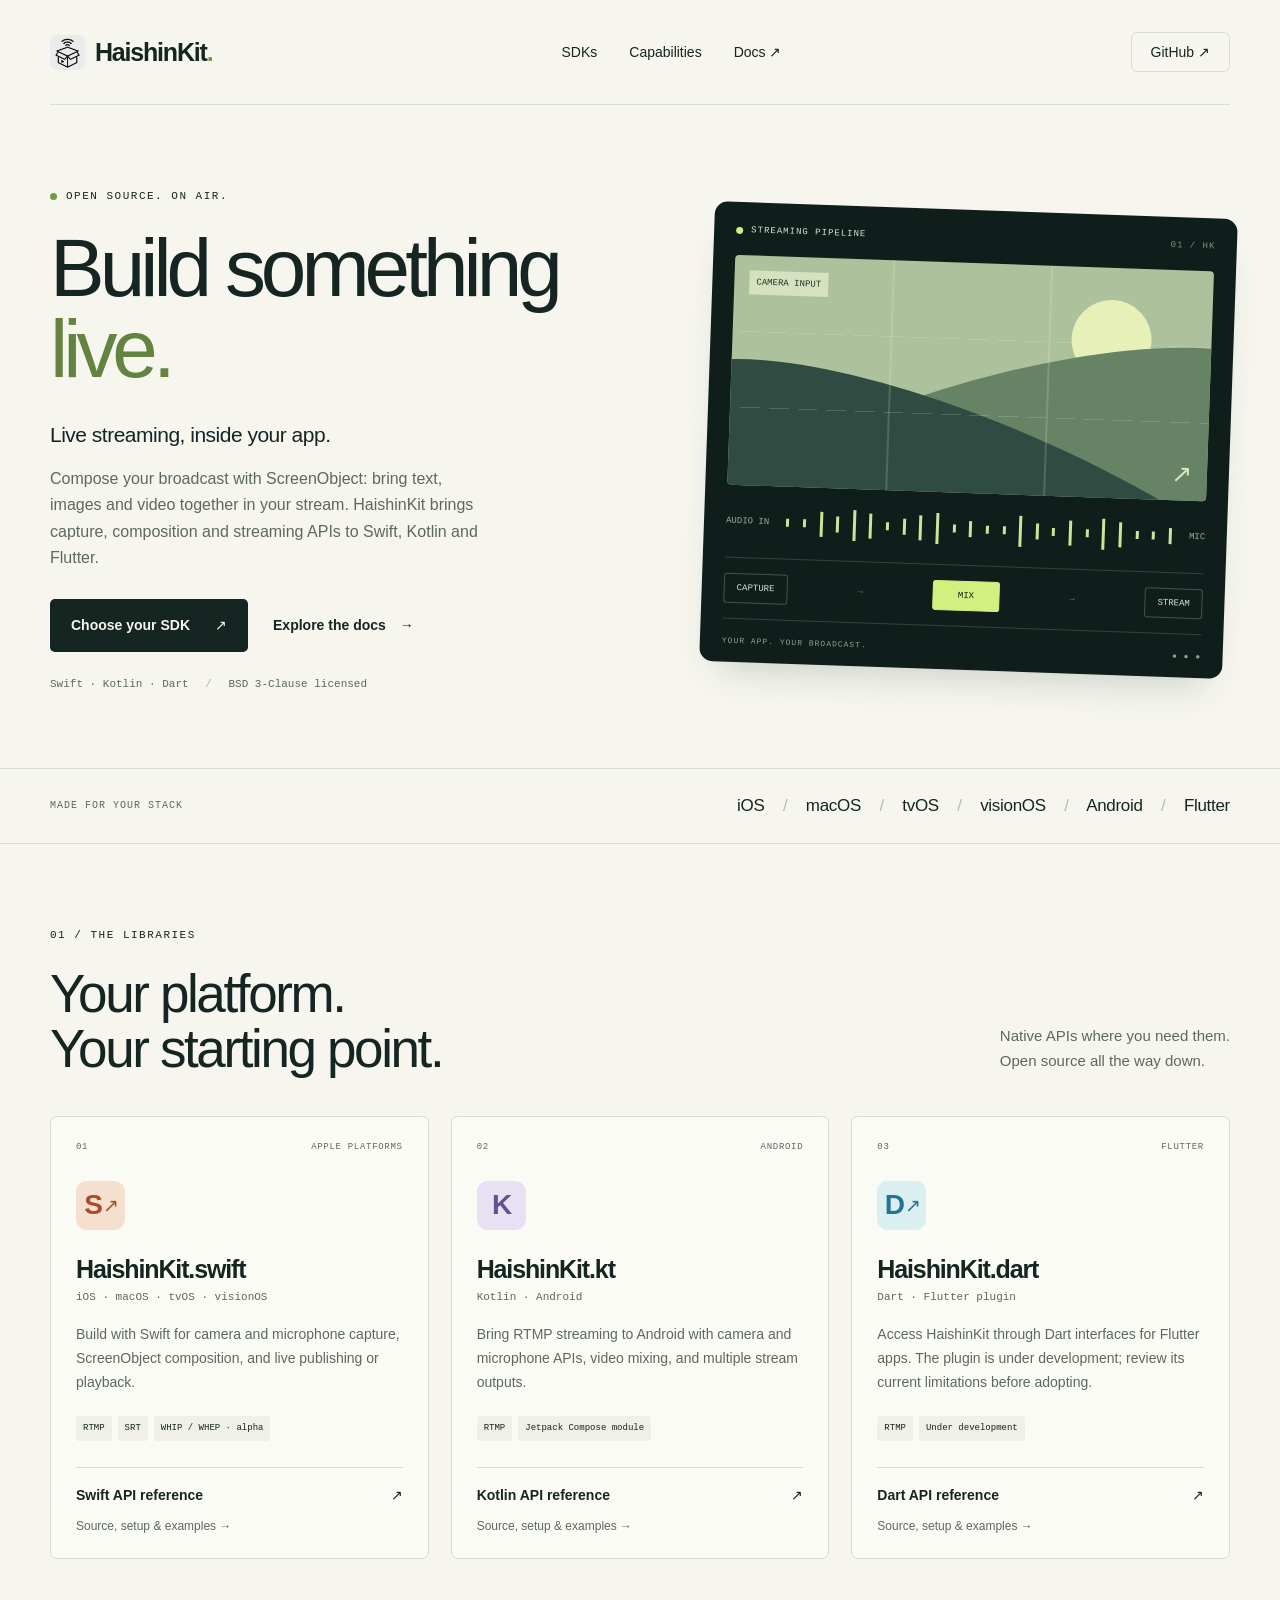
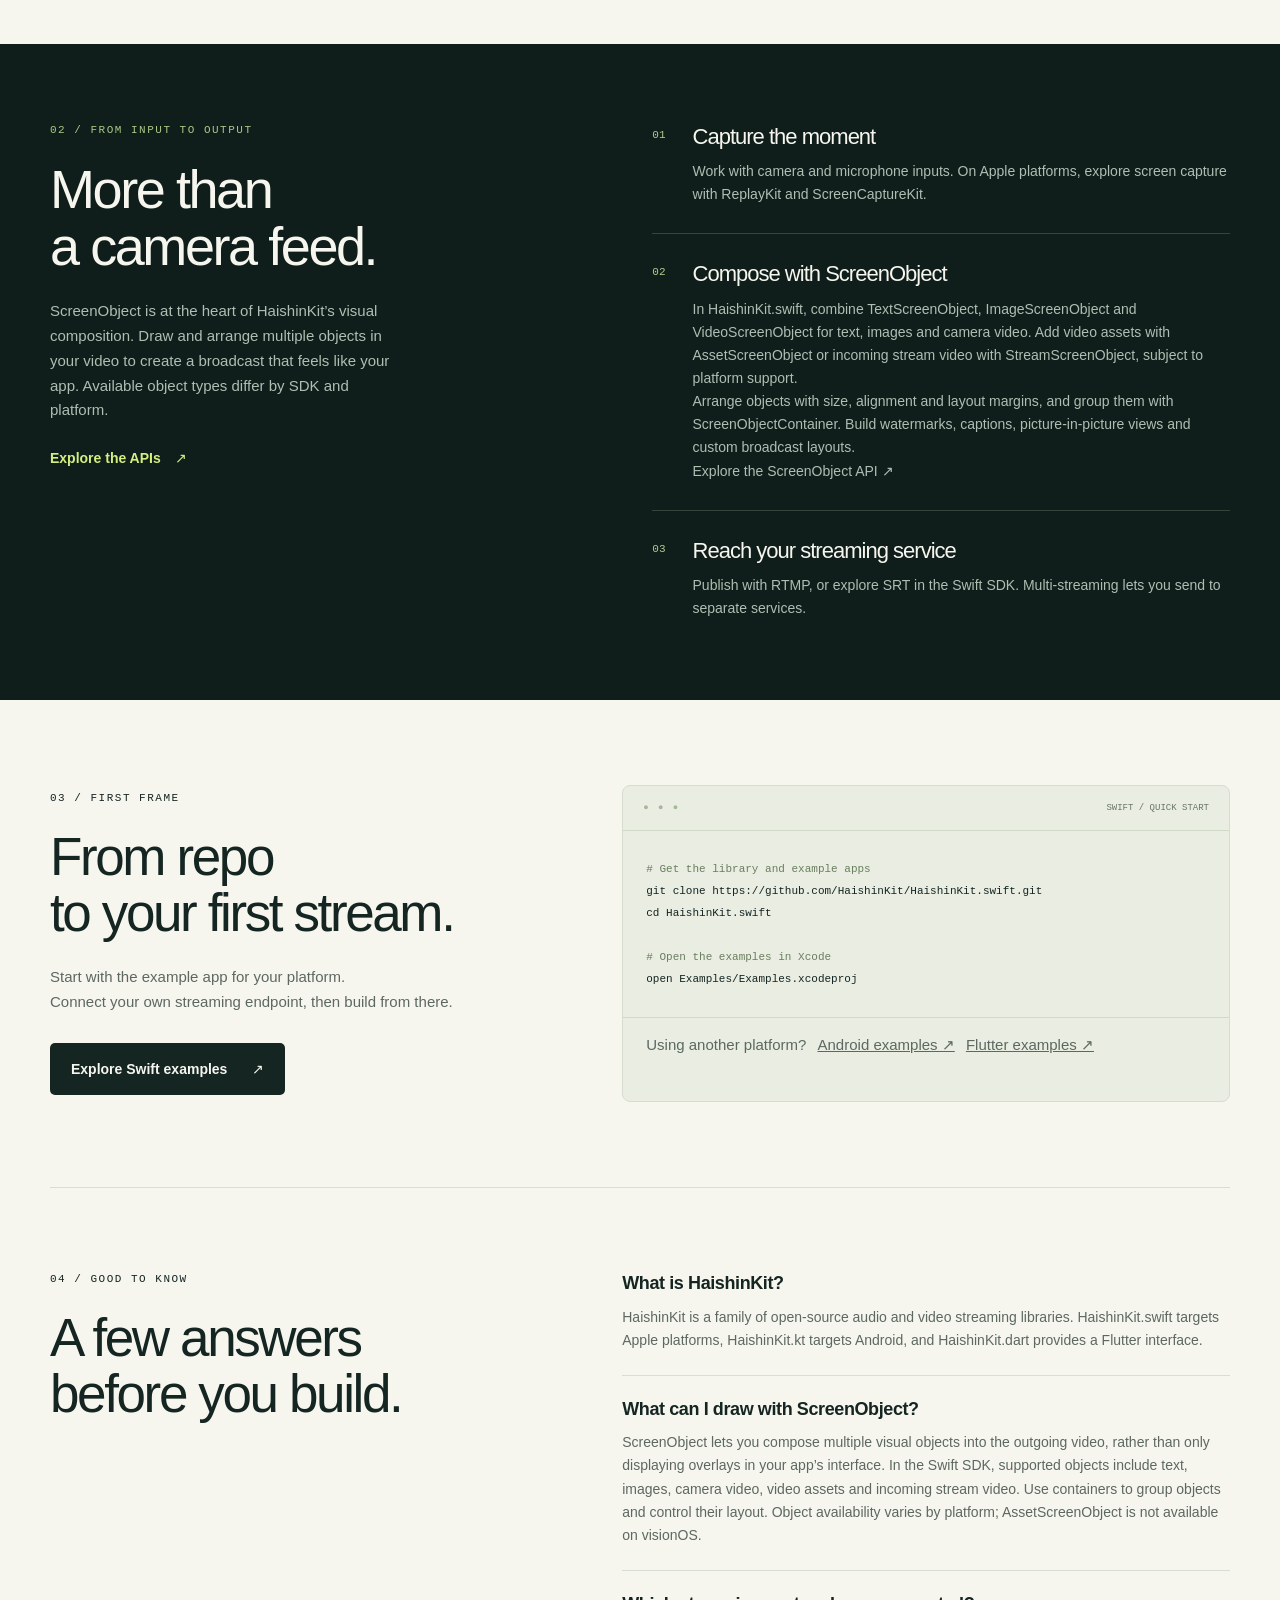
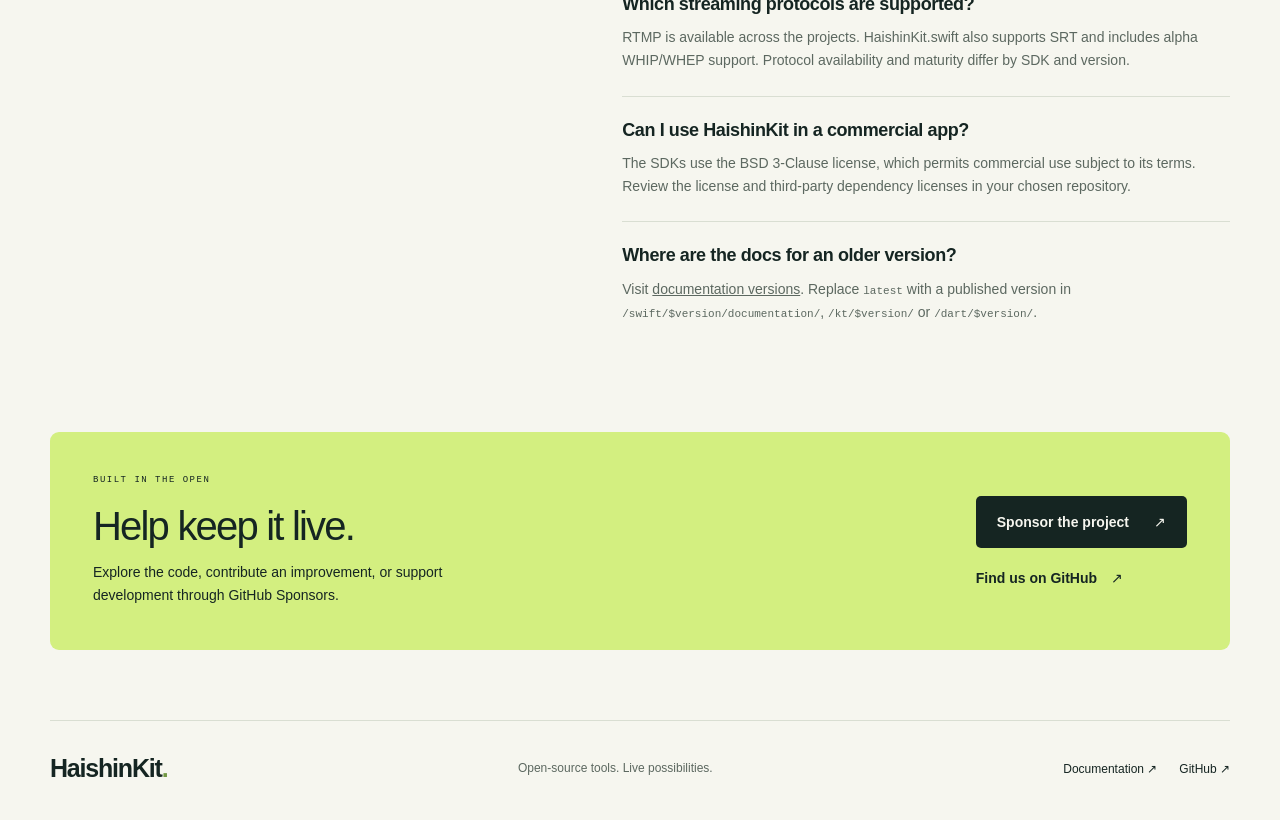
==== index.html @ e02a6b18 "Highlight ScreenObject visual composition on landing page" ====
<!DOCTYPE html>
<html lang="en">
<head>
  <meta charset="utf-8" />
  <meta name="viewport" content="width=device-width, initial-scale=1" />
  <title>HaishinKit — Live Streaming SDKs for Swift, Android &amp; Flutter</title>
  <meta name="description" content="Build live video apps with HaishinKit. Compose text, images and video with ScreenObject, then stream with open-source SDKs for Swift, Android and Flutter." />
  <meta name="theme-color" content="#101a19" />
  <link rel="canonical" href="https://haishinkit.com/" />
  <link rel="icon" href="/haishinkit-icon.png" type="image/png" />
  <link rel="apple-touch-icon" href="/haishinkit-icon.png" />
  <link rel="stylesheet" href="/styles.css" />
  <meta property="og:type" content="website" />
  <meta property="og:site_name" content="HaishinKit" />
  <meta property="og:title" content="HaishinKit — Build something live." />
  <meta property="og:description" content="Open-source live streaming SDKs for Swift, Kotlin and Flutter. From camera and microphone to your next streaming app." />
  <meta property="og:url" content="https://haishinkit.com/" />
  <meta name="twitter:card" content="summary" />
  <script type="application/ld+json">
  {
    "@context": "https://schema.org",
    "@graph": [
      {"@type":"Organization","@id":"https://haishinkit.com/#organization","name":"HaishinKit","url":"https://haishinkit.com/","sameAs":["https://github.com/HaishinKit"]},
      {"@type":"WebSite","@id":"https://haishinkit.com/#website","name":"HaishinKit","url":"https://haishinkit.com/","inLanguage":"en","publisher":{"@id":"https://haishinkit.com/#organization"}},
      {"@type":"WebPage","@id":"https://haishinkit.com/#webpage","url":"https://haishinkit.com/","name":"HaishinKit — Live Streaming SDKs for Swift, Android & Flutter","description":"Open-source live audio and video streaming libraries for Swift, Kotlin on Android, and Dart with Flutter.","isPartOf":{"@id":"https://haishinkit.com/#website"},"about":[{"@id":"https://haishinkit.com/#swift"},{"@id":"https://haishinkit.com/#kotlin"},{"@id":"https://haishinkit.com/#flutter"}]},
      {"@type":"SoftwareSourceCode","@id":"https://haishinkit.com/#swift","name":"HaishinKit.swift","description":"Camera and microphone streaming library for iOS, macOS, tvOS and visionOS. Compose text, images and video with ScreenObject. Supports RTMP and SRT; WHIP/WHEP support is alpha.","codeRepository":"https://github.com/HaishinKit/HaishinKit.swift","programmingLanguage":"Swift","runtimePlatform":["iOS","macOS","tvOS","visionOS"],"license":"https://spdx.org/licenses/BSD-3-Clause.html","url":"https://docs.haishinkit.com/swift/latest/documentation/"},
      {"@type":"SoftwareSourceCode","@id":"https://haishinkit.com/#kotlin","name":"HaishinKit.kt","description":"Camera and microphone streaming library via RTMP for Android.","codeRepository":"https://github.com/HaishinKit/HaishinKit.kt","programmingLanguage":"Kotlin","runtimePlatform":"Android","license":"https://spdx.org/licenses/BSD-3-Clause.html","url":"https://docs.haishinkit.com/kt/latest/"},
      {"@type":"SoftwareSourceCode","@id":"https://haishinkit.com/#flutter","name":"HaishinKit.dart","description":"Flutter plugin providing Dart interfaces for HaishinKit camera and microphone streaming. The plugin is under development.","codeRepository":"https://github.com/HaishinKit/HaishinKit.dart","programmingLanguage":"Dart","runtimePlatform":"Flutter","license":"https://spdx.org/licenses/BSD-3-Clause.html","url":"https://docs.haishinkit.com/dart/latest/"}
    ]
  }
  </script>
</head>
<body>
  <a class="skip" href="#main">Skip to content</a>
  <header class="header wrap">
    <a class="brand" href="/" aria-label="HaishinKit home"><img class="brand-logo" src="/haishinkit-icon.png" alt="" width="35" height="35" />HaishinKit<span class="brand-dot">.</span></a>
    <nav aria-label="Main navigation"><a href="#sdks">SDKs</a><a href="#capabilities">Capabilities</a><a href="https://docs.haishinkit.com/">Docs <span aria-hidden="true">↗</span></a></nav>
    <a class="header-github" href="https://github.com/HaishinKit">GitHub <span aria-hidden="true">↗</span></a>
  </header>
  <main id="main">
    <section class="hero wrap" aria-labelledby="hero-title">
      <div class="hero-copy">
        <p class="eyebrow"><span class="status-dot" aria-hidden="true"></span> OPEN SOURCE. ON AIR.</p>
        <h1 id="hero-title">Build something<br /><em>live.</em></h1>
        <p class="lead">Live streaming, inside your app.</p>
        <p class="hero-description">Compose your broadcast with ScreenObject: bring text, images and video together in your stream. HaishinKit brings capture, composition and streaming APIs to Swift, Kotlin and Flutter.</p>
        <div class="actions"><a class="button primary" href="#sdks">Choose your SDK <span aria-hidden="true">↗</span></a><a class="text-link" href="https://docs.haishinkit.com/">Explore the docs <span aria-hidden="true">→</span></a></div>
        <p class="hero-note">Swift · Kotlin · Dart <span aria-hidden="true">/</span> BSD 3-Clause licensed</p>
      </div>
      <div class="studio" role="img" aria-label="Illustrated streaming pipeline: camera and microphone inputs, HaishinKit media mixing, and stream output. This is a conceptual illustration, not a live stream.">
        <div class="studio-top"><span><i class="status-dot" aria-hidden="true"></i> STREAMING PIPELINE</span><span class="studio-counter">01 / HK</span></div>
        <div class="viewfinder"><div class="sun"></div><div class="landscape back"></div><div class="landscape front"></div><div class="viewfinder-grid"></div><span class="frame-label">CAMERA INPUT</span><span class="frame-corner">↗</span></div>
        <div class="audio-line"><span>AUDIO IN</span><div class="wave" aria-hidden="true"><i></i><i></i><i></i><i></i><i></i><i></i><i></i><i></i><i></i><i></i><i></i><i></i><i></i><i></i><i></i><i></i><i></i><i></i><i></i><i></i><i></i><i></i><i></i><i></i></div><span>MIC</span></div>
        <div class="pipeline"><span>CAPTURE</span><b>→</b><span class="pipeline-active">MIX</span><b>→</b><span>STREAM</span></div>
        <div class="studio-bottom"><span>YOUR APP. YOUR BROADCAST.</span><span aria-hidden="true">● ● ●</span></div>
      </div>
    </section>
    <div class="platform-strip"><div class="wrap"><span>MADE FOR YOUR STACK</span><p>iOS <span>/</span> macOS <span>/</span> tvOS <span>/</span> visionOS <span>/</span> Android <span>/</span> Flutter</p></div></div>
    <section id="sdks" class="section wrap" aria-labelledby="sdks-title">
      <div class="section-heading"><div><p class="eyebrow">01 / THE LIBRARIES</p><h2 id="sdks-title">Your platform.<br />Your starting point.</h2></div><p>Native APIs where you need them.<br />Open source all the way down.</p></div>
      <div class="sdk-grid">
        <article id="swift" class="sdk"><div class="sdk-meta"><span>01</span><span>APPLE PLATFORMS</span></div><div class="language-icon swift-icon" aria-hidden="true">S<span>↗</span></div><h3>HaishinKit.swift</h3><p class="sdk-platform">iOS · macOS · tvOS · visionOS</p><p>Build with Swift for camera and microphone capture, ScreenObject composition, and live publishing or playback.</p><div class="tags"><span>RTMP</span><span>SRT</span><span>WHIP / WHEP · alpha</span></div><a class="sdk-doc" href="https://docs.haishinkit.com/swift/latest/documentation/">Swift API reference <span aria-hidden="true">↗</span></a><a class="source-link" href="https://github.com/HaishinKit/HaishinKit.swift">Source, setup &amp; examples <span aria-hidden="true">→</span></a></article>
        <article id="kotlin" class="sdk"><div class="sdk-meta"><span>02</span><span>ANDROID</span></div><div class="language-icon kotlin-icon" aria-hidden="true">K</div><h3>HaishinKit.kt</h3><p class="sdk-platform">Kotlin · Android</p><p>Bring RTMP streaming to Android with camera and microphone APIs, video mixing, and multiple stream outputs.</p><div class="tags"><span>RTMP</span><span>Jetpack Compose module</span></div><a class="sdk-doc" href="https://docs.haishinkit.com/kt/latest/">Kotlin API reference <span aria-hidden="true">↗</span></a><a class="source-link" href="https://github.com/HaishinKit/HaishinKit.kt">Source, setup &amp; examples <span aria-hidden="true">→</span></a></article>
        <article id="flutter" class="sdk"><div class="sdk-meta"><span>03</span><span>FLUTTER</span></div><div class="language-icon dart-icon" aria-hidden="true">D<span>↗</span></div><h3>HaishinKit.dart</h3><p class="sdk-platform">Dart · Flutter plugin</p><p>Access HaishinKit through Dart interfaces for Flutter apps. The plugin is under development; review its current limitations before adopting.</p><div class="tags"><span>RTMP</span><span>Under development</span></div><a class="sdk-doc" href="https://docs.haishinkit.com/dart/latest/">Dart API reference <span aria-hidden="true">↗</span></a><a class="source-link" href="https://github.com/HaishinKit/HaishinKit.dart">Source, setup &amp; examples <span aria-hidden="true">→</span></a></article>
      </div>
    </section>
    <section id="capabilities" class="capabilities" aria-labelledby="capabilities-title"><div class="wrap capability-layout"><div><p class="eyebrow">02 / FROM INPUT TO OUTPUT</p><h2 id="capabilities-title">More than<br />a camera feed.</h2><p class="capability-intro">ScreenObject is at the heart of HaishinKit’s visual composition. Draw and arrange multiple objects in your video to create a broadcast that feels like your app. Available object types differ by SDK and platform.</p><a class="text-link" href="https://docs.haishinkit.com/">Explore the APIs <span aria-hidden="true">↗</span></a></div><div class="feature-list"><article><span>01</span><div><h3>Capture the moment</h3><p>Work with camera and microphone inputs. On Apple platforms, explore screen capture with ReplayKit and ScreenCaptureKit.</p></div></article><article><span>02</span><div><h3>Compose with ScreenObject</h3><p>In HaishinKit.swift, combine TextScreenObject, ImageScreenObject and VideoScreenObject for text, images and camera video. Add video assets with AssetScreenObject or incoming stream video with StreamScreenObject, subject to platform support.</p><p>Arrange objects with size, alignment and layout margins, and group them with ScreenObjectContainer. Build watermarks, captions, picture-in-picture views and custom broadcast layouts.</p><p><a href="https://docs.haishinkit.com/swift/latest/documentation/haishinkit/screenobject/">Explore the ScreenObject API ↗</a></p></div></article><article><span>03</span><div><h3>Reach your streaming service</h3><p>Publish with RTMP, or explore SRT in the Swift SDK. Multi-streaming lets you send to separate services.</p></div></article></div></div></section>
    <section class="section wrap start" aria-labelledby="start-title"><div><p class="eyebrow">03 / FIRST FRAME</p><h2 id="start-title">From repo<br />to your first stream.</h2><p>Start with the example app for your platform.<br />Connect your own streaming endpoint, then build from there.</p><a class="button primary" href="https://github.com/HaishinKit/HaishinKit.swift/tree/main/Examples">Explore Swift examples <span aria-hidden="true">↗</span></a></div><div class="terminal"><div class="terminal-top"><span aria-hidden="true">● ● ●</span><span>SWIFT / QUICK START</span></div><pre><code><span class="comment"># Get the library and example apps</span>
git clone https://github.com/HaishinKit/HaishinKit.swift.git
cd HaishinKit.swift

<span class="comment"># Open the examples in Xcode</span>
open Examples/Examples.xcodeproj</code></pre><p>Using another platform? <a href="https://github.com/HaishinKit/HaishinKit.kt">Android examples ↗</a> <a href="https://github.com/HaishinKit/HaishinKit.dart">Flutter examples ↗</a></p></div></section>
    <section class="faq section wrap" aria-labelledby="faq-title"><div><p class="eyebrow">04 / GOOD TO KNOW</p><h2 id="faq-title">A few answers<br />before you build.</h2></div><div class="answers"><article><h3>What is HaishinKit?</h3><p>HaishinKit is a family of open-source audio and video streaming libraries. HaishinKit.swift targets Apple platforms, HaishinKit.kt targets Android, and HaishinKit.dart provides a Flutter interface.</p></article><article><h3>What can I draw with ScreenObject?</h3><p>ScreenObject lets you compose multiple visual objects into the outgoing video, rather than only displaying overlays in your app’s interface. In the Swift SDK, supported objects include text, images, camera video, video assets and incoming stream video. Use containers to group objects and control their layout. Object availability varies by platform; AssetScreenObject is not available on visionOS.</p></article><article><h3>Which streaming protocols are supported?</h3><p>RTMP is available across the projects. HaishinKit.swift also supports SRT and includes alpha WHIP/WHEP support. Protocol availability and maturity differ by SDK and version.</p></article><article><h3>Can I use HaishinKit in a commercial app?</h3><p>The SDKs use the BSD 3-Clause license, which permits commercial use subject to its terms. Review the license and third-party dependency licenses in your chosen repository.</p></article><article><h3>Where are the docs for an older version?</h3><p>Visit <a href="https://docs.haishinkit.com/#versions">documentation versions</a>. Replace <code>latest</code> with a published version in <code>/swift/$version/documentation/</code>, <code>/kt/$version/</code> or <code>/dart/$version/</code>.</p></article></div></section>
    <section class="support wrap" aria-labelledby="support-title"><div><p class="eyebrow">BUILT IN THE OPEN</p><h2 id="support-title">Help keep it live.</h2><p>Explore the code, contribute an improvement, or support development through GitHub Sponsors.</p></div><div class="actions"><a class="button primary" href="https://github.com/sponsors/shogo4405">Sponsor the project <span aria-hidden="true">↗</span></a><a class="text-link" href="https://github.com/HaishinKit">Find us on GitHub <span aria-hidden="true">↗</span></a></div></section>
  </main>
  <footer class="wrap footer"><a class="brand" href="/">HaishinKit<span class="brand-dot">.</span></a><p>Open-source tools. Live possibilities.</p><nav aria-label="Footer"><a href="https://docs.haishinkit.com/">Documentation ↗</a><a href="https://github.com/HaishinKit">GitHub ↗</a></nav></footer>
</body>
</html>
---- styles.css ----
:root{--paper:#f6f6ef;--ink:#152522;--muted:#5c6860;--line:#d9ded2;--lime:#d3ef80;--dark:#101e1b;--mono:ui-monospace,SFMono-Regular,Consolas,monospace; font-family:Arial,Helvetica,sans-serif;color:var(--ink);background:var(--paper);font-synthesis:none;scroll-behavior:smooth;scroll-padding-top:30px}
*{box-sizing:border-box}body{margin:0}a{color:inherit;text-decoration:none}a:hover{text-decoration:underline;text-underline-offset:5px}a:focus-visible{outline:3px solid #467254;outline-offset:5px}button,a{-webkit-tap-highlight-color:transparent}p{line-height:1.65}h1,h2,h3,p{margin-top:0}h1,h2,h3{letter-spacing:-.045em}h2{font-size:clamp(34px,4.2vw,53px);line-height:1.05;font-weight:500;margin-bottom:25px}h3{font-size:24px;line-height:1.2}.wrap{width:min(1180px,calc(100% - 96px));margin-inline:auto}.skip{position:absolute;left:16px;top:-100px;z-index:10;background:var(--lime);padding:15px}.skip:focus{top:10px}.header{height:105px;display:flex;align-items:center;justify-content:space-between;border-bottom:1px solid var(--line);gap:30px}.brand{font-size:25px;font-weight:700;display:flex;align-items:center;letter-spacing:-1.2px}.brand-dot{color:#729843}.brand-logo{display:block;width:35px;height:35px;margin-right:10px;border-radius:7px}nav{display:flex;gap:32px;font-size:14px}.header-github{border:1px solid var(--line);padding:11px 19px;border-radius:6px;font-size:14px}.hero{display:grid;grid-template-columns:1.13fr 1fr;align-items:center;gap:65px;padding-block:85px 78px}.eyebrow{font:11px var(--mono);letter-spacing:1.5px;margin-bottom:25px;display:flex;align-items:center;gap:9px}.status-dot{display:inline-block;width:7px;height:7px;border-radius:50%;background:#739b43;flex-shrink:0}h1{font-size:clamp(58px,6.4vw,84px);font-weight:500;line-height:.99;margin-bottom:29px;letter-spacing:-5px}h1 em{font-style:normal;color:#638341}.lead{font-size:21px;margin-bottom:13px;letter-spacing:-.5px}.hero-description{font-size:16px;max-width:430px;color:var(--muted);margin-bottom:28px}.actions{display:flex;align-items:center;gap:25px;flex-wrap:wrap}.button{display:inline-flex;gap:25px;align-items:center;justify-content:center;font-size:14px;font-weight:600;padding:17px 21px;border-radius:5px;line-height:1.3}.primary{background:var(--ink);color:var(--paper)}.button:hover{background:#304b3a;text-decoration:none}.text-link{font-size:14px;font-weight:600;display:inline-flex;gap:14px}.hero-note{font:11px var(--mono);color:var(--muted);margin-top:26px;margin-bottom:0}.hero-note span{margin:0 10px;color:#adb7a4}.studio{background:var(--dark);color:#d3e3d4;padding:23px 22px 17px;border-radius:13px;box-shadow:0 22px 40px -20px #1b35233d;transform:rotate(2deg);max-width:100%;overflow:hidden}.studio-top,.studio-bottom{display:flex;justify-content:space-between;align-items:center;gap:10px;font:9px var(--mono);letter-spacing:1px}.studio-top{padding-bottom:20px}.studio-top>span:first-child{display:flex;gap:8px;align-items:center}.studio .status-dot{background:var(--lime)}.studio-counter{color:#799084}.viewfinder{height:230px;position:relative;overflow:hidden;background:#adc19c;border-radius:4px}.sun{width:80px;height:80px;position:absolute;top:32px;right:60px;background:#e7f0b7;border-radius:50%}.landscape{position:absolute;border-radius:45% 55% 0 0}.landscape.back{width:130%;height:190px;bottom:-72px;left:-40px;background:#668366;transform:rotate(-19deg)}.landscape.front{width:150%;height:200px;bottom:-135px;left:-90px;background:#304c42;transform:rotate(20deg)}.viewfinder-grid{position:absolute;inset:0;background:linear-gradient(90deg,transparent 33%,#f3ffe429 33%,#f3ffe429 33.3%,transparent 33.3%,transparent 66%,#f3ffe429 66%,#f3ffe429 66.3%,transparent 66.3%),linear-gradient(transparent 33%,#f3ffe429 33%,#f3ffe429 33.3%,transparent 33.3%,transparent 66%,#f3ffe429 66%,#f3ffe429 66.3%,transparent 66.3%)}.frame-label{position:absolute;left:15px;top:15px;font:9px var(--mono);color:#20362c;background:#e9efcfb3;padding:7px}.frame-corner{position:absolute;bottom:12px;right:15px;font-size:25px;color:#d9e6be}.audio-line{display:flex;align-items:center;justify-content:space-between;gap:17px;padding-block:20px;font:9px var(--mono);color:#99ad9b}.wave{display:flex;align-items:center;justify-content:space-between;gap:4px;height:32px;flex:1}.wave i{width:3px;height:8px;background:#c6e69a}.wave i:nth-child(3n){height:25px}.wave i:nth-child(4n){height:16px}.wave i:nth-child(5n){height:31px}.pipeline{display:flex;justify-content:space-between;align-items:center;gap:9px;font:9px var(--mono);border-block:1px solid #32423b;padding-block:15px}.pipeline>span{padding:9px 12px;border:1px solid #425449;border-radius:3px}.pipeline b{color:#6a876d;font-weight:400}.pipeline .pipeline-active{color:var(--dark);background:var(--lime);border-color:var(--lime);padding-inline:24px}.studio-bottom{padding-top:17px;color:#8ca18e;font-size:8px}.platform-strip{border-block:1px solid var(--line)}.platform-strip>.wrap{display:flex;align-items:center;justify-content:space-between;gap:25px;padding-block:23px}.platform-strip .wrap>span{font:10px var(--mono);color:var(--muted);letter-spacing:1px}.platform-strip p{font-size:17px;margin:0;letter-spacing:-.3px}.platform-strip p span{margin:0 14px;color:#b6bfae}.section{padding-block:85px}.section-heading{display:flex;align-items:flex-end;justify-content:space-between;gap:30px;margin-bottom:39px}.section-heading h2{margin-bottom:0}.section-heading>p{font-size:15px;color:var(--muted);margin-bottom:3px}.sdk-grid{display:grid;grid-template-columns:repeat(3,1fr);gap:22px}.sdk{border:1px solid var(--line);border-radius:7px;padding:25px;display:flex;flex-direction:column;background:#fbfbf6}.sdk-meta{display:flex;justify-content:space-between;gap:15px;font:9px var(--mono);color:var(--muted);letter-spacing:.7px}.language-icon{height:49px;width:49px;border-radius:11px;display:flex;align-items:center;justify-content:center;font-size:28px;font-weight:600;margin-block:29px 24px;letter-spacing:-2px}.language-icon>span{font-size:19px;margin-left:2px}.swift-icon{color:#a84d2b;background:#f5dfce}.kotlin-icon{color:#635292;background:#e8e1f3}.dart-icon{color:#217595;background:#dceff0}.sdk h3{font-size:25px;margin-bottom:7px}.sdk-platform{font:11px var(--mono);color:var(--muted);margin-bottom:20px}.sdk>p:not(.sdk-platform){font-size:14px;color:var(--muted);line-height:1.7;margin-bottom:22px}.tags{display:flex;flex-wrap:wrap;gap:6px;margin-top:auto;margin-bottom:26px}.tags span{font:9px var(--mono);padding:6px 7px;background:#eff0e7;border-radius:3px;line-height:1.4}.sdk-doc{border-top:1px solid var(--line);padding-top:19px;display:flex;justify-content:space-between;font-size:14px;font-weight:600}.source-link{font-size:12px;color:var(--muted);margin-top:16px}.capabilities{background:var(--dark);color:var(--paper);padding-block:80px}.capability-layout{display:grid;grid-template-columns:1fr 1.15fr;gap:100px}.capabilities .eyebrow{color:#a9c888}.capabilities h2{font-size:54px}.capability-intro{color:#afbeb3;max-width:350px;font-size:15px}.capabilities .text-link{margin-top:12px;color:var(--lime)}.feature-list article{display:flex;gap:27px;border-bottom:1px solid #35453b;padding-block:27px}.feature-list article:first-child{padding-top:0}.feature-list article:last-child{border-bottom:0;padding-bottom:0}.feature-list article>span{font:11px var(--mono);color:#afcd8b;padding-top:5px}.feature-list h3{font-size:22px;font-weight:500;margin-bottom:10px}.feature-list p{font-size:14px;color:#afbeb3;margin-bottom:0}.start{display:grid;grid-template-columns:.9fr 1.1fr;gap:75px;align-items:center}.start>div>p:not(.eyebrow){font-size:15px;color:var(--muted);margin-bottom:28px}.terminal{background:#e9ede2;border:1px solid #d6ddcf;border-radius:8px;overflow:hidden}.terminal-top{display:flex;align-items:center;justify-content:space-between;padding:17px 20px;border-bottom:1px solid #d1d9c9;font:9px var(--mono);color:#687862}.terminal-top>span:first-child{color:#a6b69a;letter-spacing:2px}.terminal pre{margin:0;padding:27px 23px;overflow-x:auto;font:11px/2 var(--mono)}.terminal .comment{color:#6a7e5e}.terminal p{font-size:11px;margin:0;padding:15px 23px;border-top:1px solid #d1d9c9;color:#586a50}.terminal p a{display:inline-block;text-decoration:underline;margin-left:7px}.faq{border-top:1px solid var(--line);display:grid;grid-template-columns:.9fr 1.1fr;gap:75px}.answers article{padding-block:23px;border-bottom:1px solid var(--line)}.answers article:first-child{padding-top:0}.answers article:last-child{border-bottom:0}.answers h3{font-size:18px;letter-spacing:-.4px;margin-bottom:11px}.answers p{font-size:14px;color:var(--muted);margin:0}.answers a{text-decoration:underline}.answers code{font-size:11px;overflow-wrap:anywhere}.support{background:var(--lime);border-radius:9px;padding:43px;display:flex;align-items:center;justify-content:space-between;gap:40px;margin-bottom:70px}.support h2{font-size:40px;margin-bottom:14px}.support .eyebrow{font-size:9px;margin-bottom:20px}.support p:last-child{font-size:14px;max-width:420px;margin-bottom:0}.support .actions{flex-direction:column;align-items:flex-start;gap:22px}.footer{border-top:1px solid var(--line);padding-block:33px;display:flex;align-items:center;justify-content:space-between;gap:20px}.footer p{font-size:12px;color:var(--muted);margin:0}.footer nav{font-size:12px;gap:22px}
@media(min-width:1500px){.hero{padding-block:100px}.hero h1{font-size:88px}}
@media(max-width:1000px){.wrap{width:calc(100% - 60px)}.hero{gap:35px}h1{font-size:64px}.hero .actions{gap:19px}.hero .text-link{font-size:13px}.studio{padding:18px 16px}.viewfinder{height:210px}.platform-strip p{font-size:14px}.platform-strip p span{margin:0 7px}.sdk-grid{gap:14px}.sdk{padding:20px}.sdk h3{font-size:22px}.capability-layout,.start,.faq{gap:45px}.support{padding:34px}.support .actions{min-width:215px}.terminal pre{font-size:10px}}
@media(max-width:760px){.header{height:85px;gap:15px}.header nav{gap:18px;font-size:12px}.header-github{display:none}.brand{font-size:22px}.brand-logo{width:29px;height:29px}.hero{grid-template-columns:1fr;padding-block:53px 60px;gap:45px}.hero h1{font-size:72px;letter-spacing:-4px}.hero-description{max-width:470px}.hero .actions{gap:23px}.studio{width:min(450px,100%);justify-self:center;transform:rotate(1deg);padding:22px}.viewfinder{height:220px}.platform-strip>.wrap{align-items:flex-start;flex-direction:column;gap:12px;padding-block:22px}.platform-strip p{font-size:14px;line-height:2}.platform-strip p span{margin:0 7px}.section{padding-block:58px}.section-heading{align-items:flex-start;flex-direction:column;gap:19px;margin-bottom:29px}.section-heading>p br{display:none}.sdk-grid{grid-template-columns:1fr;gap:17px}.sdk{padding:26px}.sdk h3{font-size:27px}.language-icon{margin-block:22px}.sdk>p:not(.sdk-platform){max-width:500px}.sdk .tags{margin-top:0}.capabilities{padding-block:56px}.capability-layout,.start,.faq{grid-template-columns:1fr;gap:38px}.capabilities h2{font-size:43px}.capability-intro{max-width:500px}.feature-list article{gap:20px}.terminal pre{font-size:11px}.support{padding:28px;flex-direction:column;align-items:flex-start;margin-bottom:45px;gap:28px}.support .actions{align-items:flex-start;gap:22px}.support h2{font-size:35px}.footer{flex-wrap:wrap;padding-block:25px}.footer>p{order:3;width:100%}.footer nav{gap:15px;font-size:11px}.footer>.brand{font-size:20px}}
@media(max-width:380px){.wrap{width:calc(100% - 36px)}.header nav{gap:12px}.brand{font-size:20px}.brand-logo{width:25px;height:25px;margin-right:7px}.hero h1{font-size:61px}.hero .actions{align-items:flex-start;flex-direction:column}.pipeline>span{padding-inline:8px}.studio-top{font-size:8px}.studio-bottom{font-size:7px}}
@media(prefers-reduced-motion:reduce){:root{scroll-behavior:auto}}
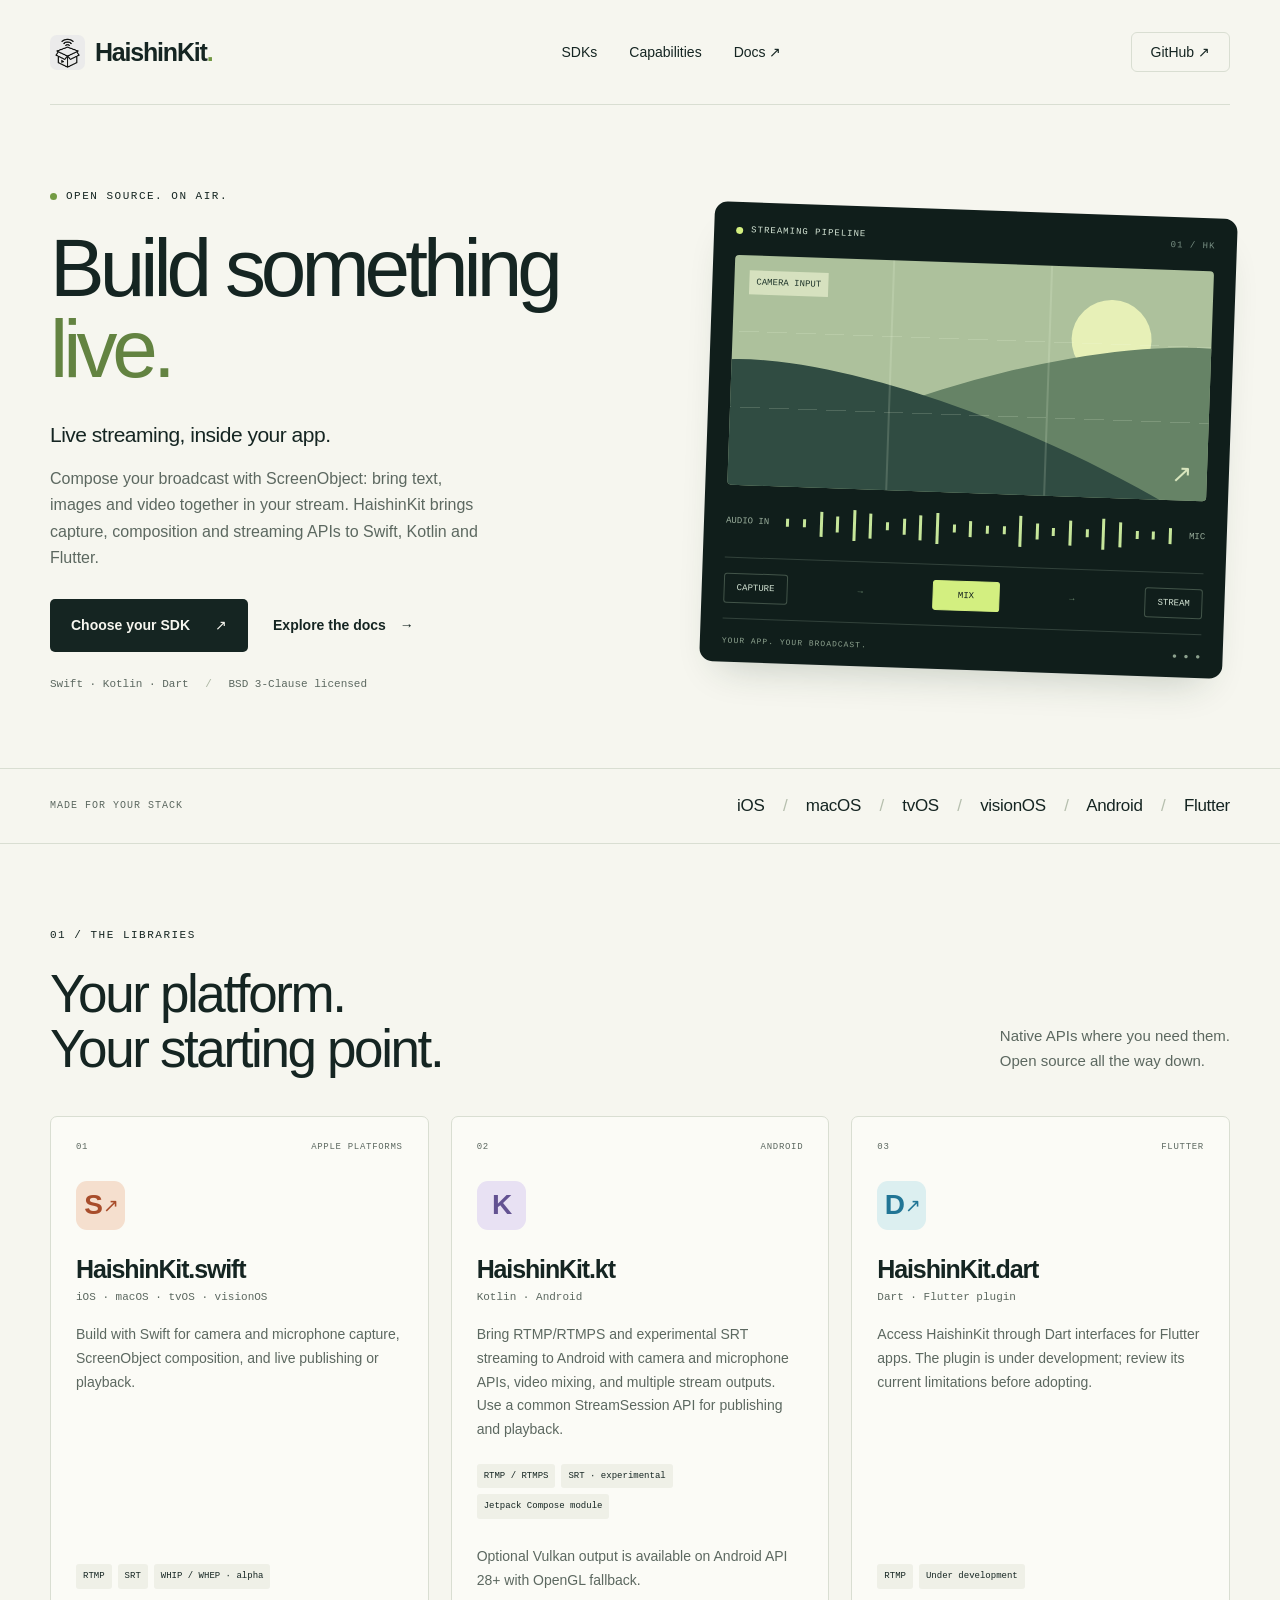
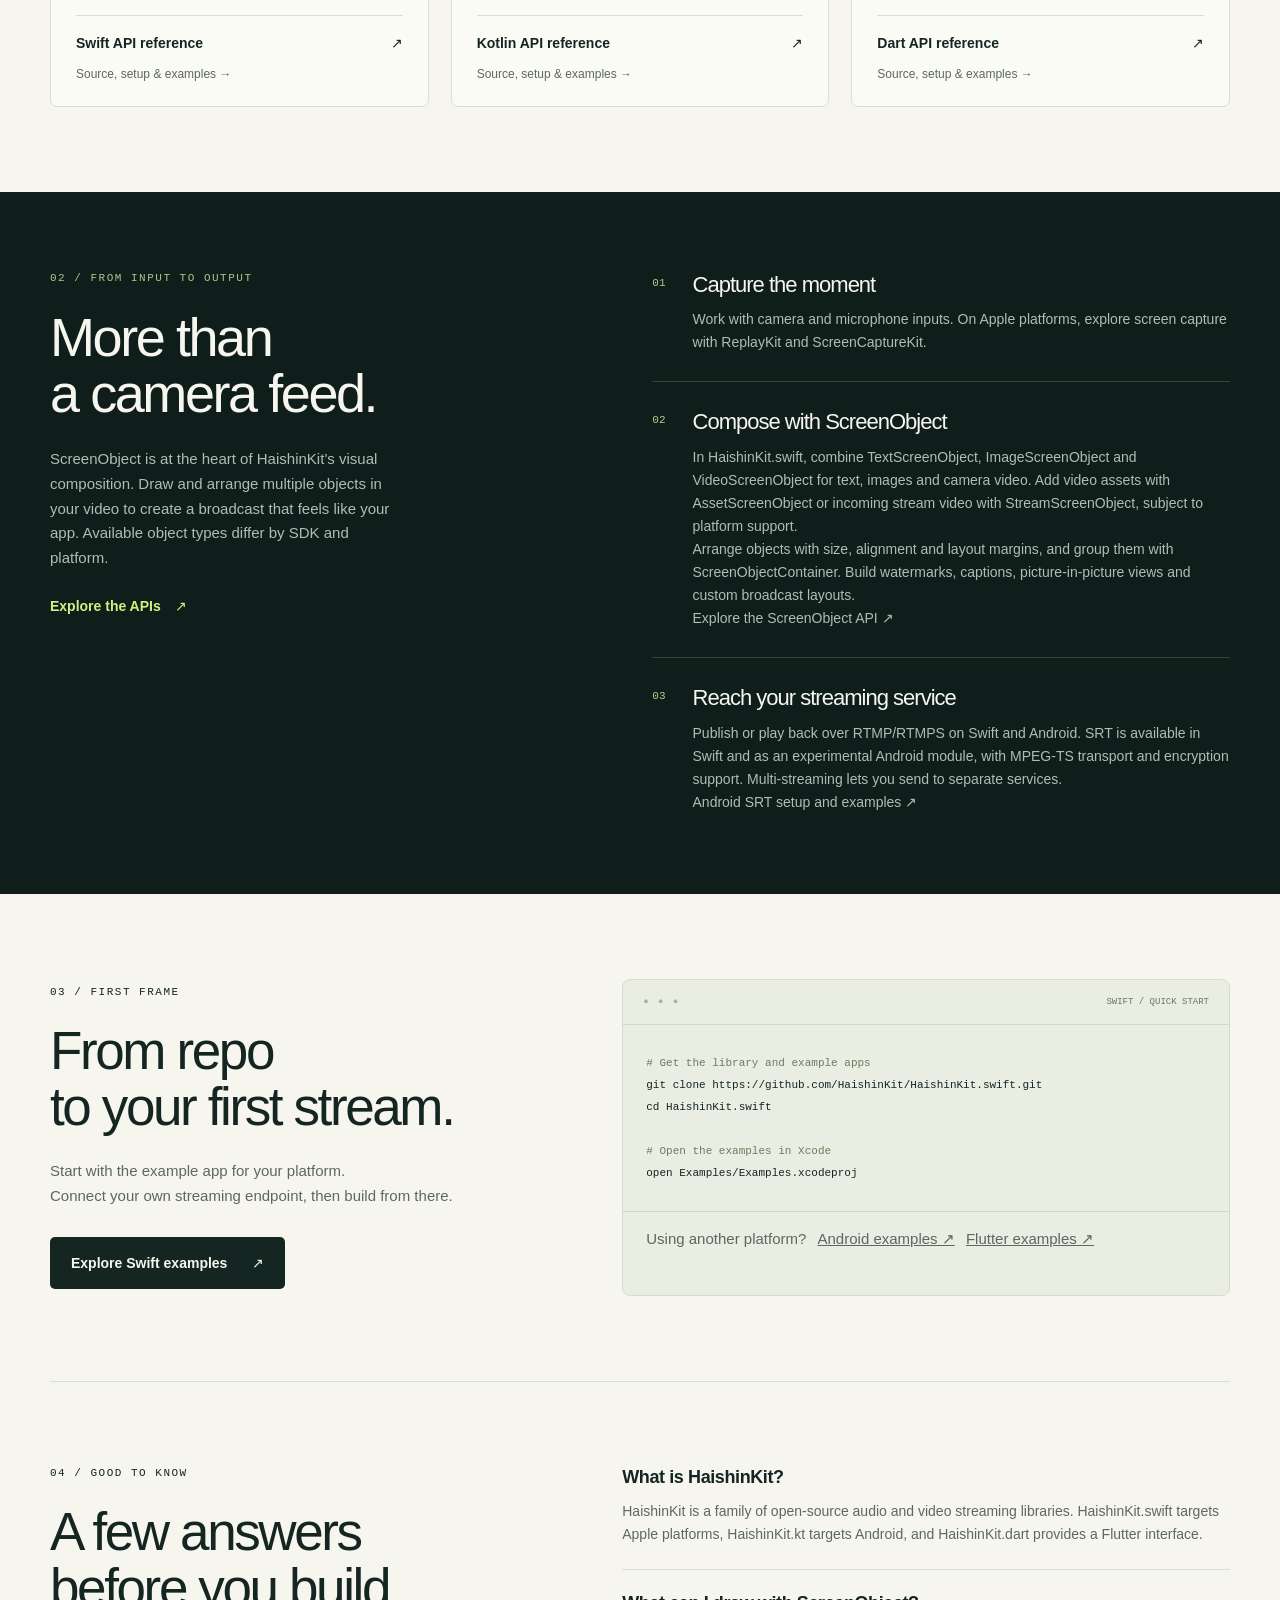
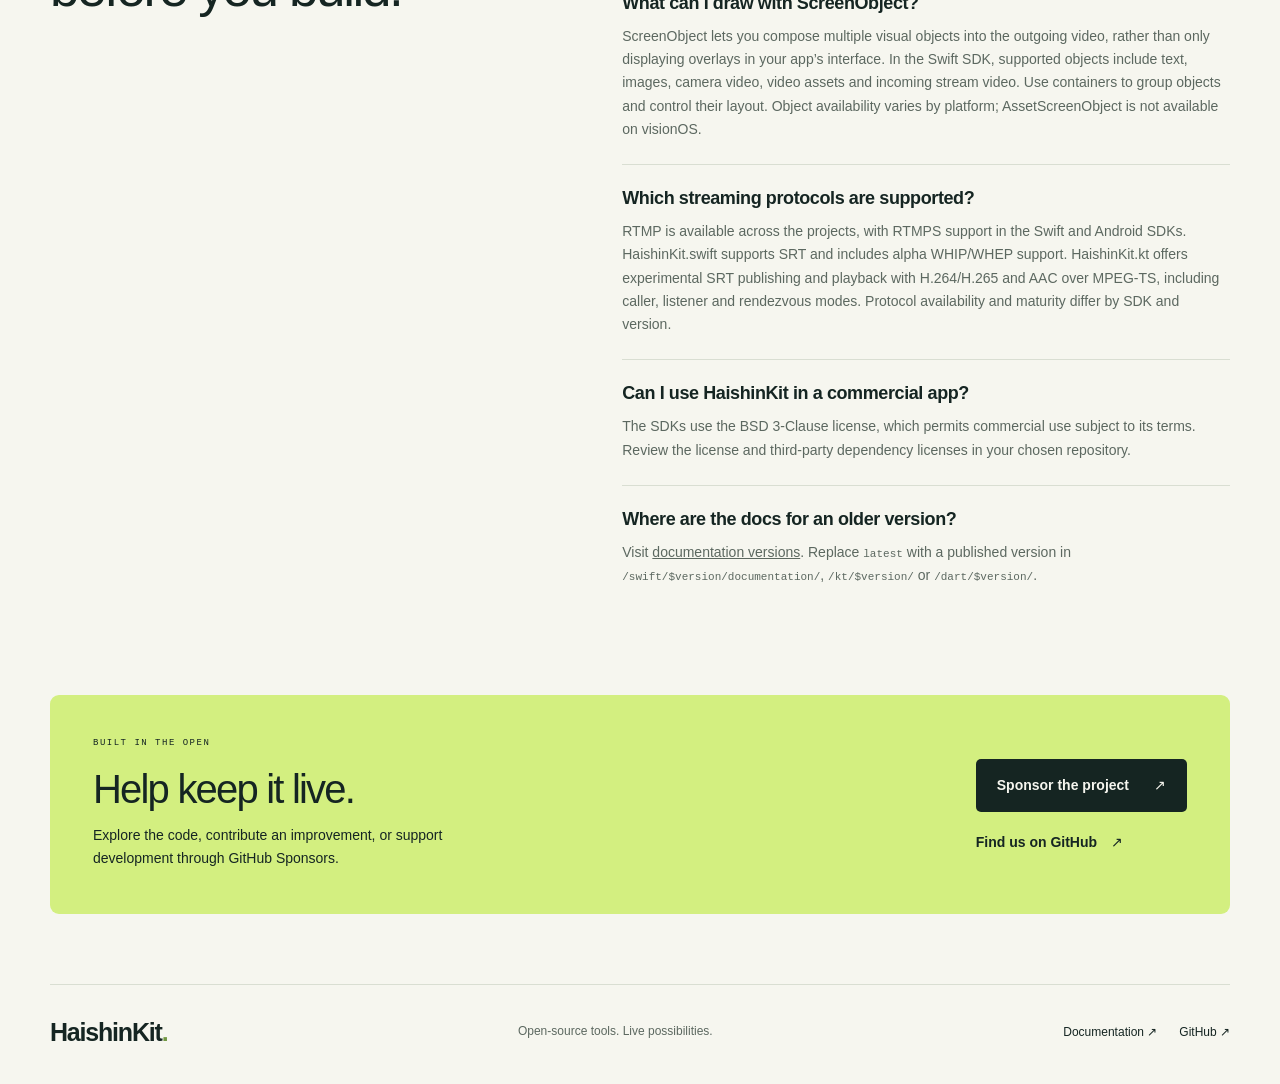
==== commit 549793b9: "Update landing page for Android SRT support" ====
--- a/index.html
+++ b/index.html
@@ -24,7 +24,7 @@
       {"@type":"WebSite","@id":"https://haishinkit.com/#website","name":"HaishinKit","url":"https://haishinkit.com/","inLanguage":"en","publisher":{"@id":"https://haishinkit.com/#organization"}},
       {"@type":"WebPage","@id":"https://haishinkit.com/#webpage","url":"https://haishinkit.com/","name":"HaishinKit — Live Streaming SDKs for Swift, Android & Flutter","description":"Open-source live audio and video streaming libraries for Swift, Kotlin on Android, and Dart with Flutter.","isPartOf":{"@id":"https://haishinkit.com/#website"},"about":[{"@id":"https://haishinkit.com/#swift"},{"@id":"https://haishinkit.com/#kotlin"},{"@id":"https://haishinkit.com/#flutter"}]},
       {"@type":"SoftwareSourceCode","@id":"https://haishinkit.com/#swift","name":"HaishinKit.swift","description":"Camera and microphone streaming library for iOS, macOS, tvOS and visionOS. Compose text, images and video with ScreenObject. Supports RTMP and SRT; WHIP/WHEP support is alpha.","codeRepository":"https://github.com/HaishinKit/HaishinKit.swift","programmingLanguage":"Swift","runtimePlatform":["iOS","macOS","tvOS","visionOS"],"license":"https://spdx.org/licenses/BSD-3-Clause.html","url":"https://docs.haishinkit.com/swift/latest/documentation/"},
-      {"@type":"SoftwareSourceCode","@id":"https://haishinkit.com/#kotlin","name":"HaishinKit.kt","description":"Camera and microphone streaming library via RTMP for Android.","codeRepository":"https://github.com/HaishinKit/HaishinKit.kt","programmingLanguage":"Kotlin","runtimePlatform":"Android","license":"https://spdx.org/licenses/BSD-3-Clause.html","url":"https://docs.haishinkit.com/kt/latest/"},
+      {"@type":"SoftwareSourceCode","@id":"https://haishinkit.com/#kotlin","name":"HaishinKit.kt","description":"Camera and microphone streaming library via RTMP/RTMPS and experimental SRT for Android. Includes media mixing and a common StreamSession API for publishing and playback.","codeRepository":"https://github.com/HaishinKit/HaishinKit.kt","programmingLanguage":"Kotlin","runtimePlatform":"Android","license":"https://spdx.org/licenses/BSD-3-Clause.html","url":"https://docs.haishinkit.com/kt/latest/"},
       {"@type":"SoftwareSourceCode","@id":"https://haishinkit.com/#flutter","name":"HaishinKit.dart","description":"Flutter plugin providing Dart interfaces for HaishinKit camera and microphone streaming. The plugin is under development.","codeRepository":"https://github.com/HaishinKit/HaishinKit.dart","programmingLanguage":"Dart","runtimePlatform":"Flutter","license":"https://spdx.org/licenses/BSD-3-Clause.html","url":"https://docs.haishinkit.com/dart/latest/"}
     ]
   }
@@ -60,18 +60,18 @@
       <div class="section-heading"><div><p class="eyebrow">01 / THE LIBRARIES</p><h2 id="sdks-title">Your platform.<br />Your starting point.</h2></div><p>Native APIs where you need them.<br />Open source all the way down.</p></div>
       <div class="sdk-grid">
         <article id="swift" class="sdk"><div class="sdk-meta"><span>01</span><span>APPLE PLATFORMS</span></div><div class="language-icon swift-icon" aria-hidden="true">S<span>↗</span></div><h3>HaishinKit.swift</h3><p class="sdk-platform">iOS · macOS · tvOS · visionOS</p><p>Build with Swift for camera and microphone capture, ScreenObject composition, and live publishing or playback.</p><div class="tags"><span>RTMP</span><span>SRT</span><span>WHIP / WHEP · alpha</span></div><a class="sdk-doc" href="https://docs.haishinkit.com/swift/latest/documentation/">Swift API reference <span aria-hidden="true">↗</span></a><a class="source-link" href="https://github.com/HaishinKit/HaishinKit.swift">Source, setup &amp; examples <span aria-hidden="true">→</span></a></article>
-        <article id="kotlin" class="sdk"><div class="sdk-meta"><span>02</span><span>ANDROID</span></div><div class="language-icon kotlin-icon" aria-hidden="true">K</div><h3>HaishinKit.kt</h3><p class="sdk-platform">Kotlin · Android</p><p>Bring RTMP streaming to Android with camera and microphone APIs, video mixing, and multiple stream outputs.</p><div class="tags"><span>RTMP</span><span>Jetpack Compose module</span></div><a class="sdk-doc" href="https://docs.haishinkit.com/kt/latest/">Kotlin API reference <span aria-hidden="true">↗</span></a><a class="source-link" href="https://github.com/HaishinKit/HaishinKit.kt">Source, setup &amp; examples <span aria-hidden="true">→</span></a></article>
+        <article id="kotlin" class="sdk"><div class="sdk-meta"><span>02</span><span>ANDROID</span></div><div class="language-icon kotlin-icon" aria-hidden="true">K</div><h3>HaishinKit.kt</h3><p class="sdk-platform">Kotlin · Android</p><p>Bring RTMP/RTMPS and experimental SRT streaming to Android with camera and microphone APIs, video mixing, and multiple stream outputs. Use a common StreamSession API for publishing and playback.</p><div class="tags"><span>RTMP / RTMPS</span><span>SRT · experimental</span><span>Jetpack Compose module</span></div><p>Optional Vulkan output is available on Android API 28+ with OpenGL fallback.</p><a class="sdk-doc" href="https://docs.haishinkit.com/kt/latest/">Kotlin API reference <span aria-hidden="true">↗</span></a><a class="source-link" href="https://github.com/HaishinKit/HaishinKit.kt">Source, setup &amp; examples <span aria-hidden="true">→</span></a></article>
         <article id="flutter" class="sdk"><div class="sdk-meta"><span>03</span><span>FLUTTER</span></div><div class="language-icon dart-icon" aria-hidden="true">D<span>↗</span></div><h3>HaishinKit.dart</h3><p class="sdk-platform">Dart · Flutter plugin</p><p>Access HaishinKit through Dart interfaces for Flutter apps. The plugin is under development; review its current limitations before adopting.</p><div class="tags"><span>RTMP</span><span>Under development</span></div><a class="sdk-doc" href="https://docs.haishinkit.com/dart/latest/">Dart API reference <span aria-hidden="true">↗</span></a><a class="source-link" href="https://github.com/HaishinKit/HaishinKit.dart">Source, setup &amp; examples <span aria-hidden="true">→</span></a></article>
       </div>
     </section>
-    <section id="capabilities" class="capabilities" aria-labelledby="capabilities-title"><div class="wrap capability-layout"><div><p class="eyebrow">02 / FROM INPUT TO OUTPUT</p><h2 id="capabilities-title">More than<br />a camera feed.</h2><p class="capability-intro">ScreenObject is at the heart of HaishinKit’s visual composition. Draw and arrange multiple objects in your video to create a broadcast that feels like your app. Available object types differ by SDK and platform.</p><a class="text-link" href="https://docs.haishinkit.com/">Explore the APIs <span aria-hidden="true">↗</span></a></div><div class="feature-list"><article><span>01</span><div><h3>Capture the moment</h3><p>Work with camera and microphone inputs. On Apple platforms, explore screen capture with ReplayKit and ScreenCaptureKit.</p></div></article><article><span>02</span><div><h3>Compose with ScreenObject</h3><p>In HaishinKit.swift, combine TextScreenObject, ImageScreenObject and VideoScreenObject for text, images and camera video. Add video assets with AssetScreenObject or incoming stream video with StreamScreenObject, subject to platform support.</p><p>Arrange objects with size, alignment and layout margins, and group them with ScreenObjectContainer. Build watermarks, captions, picture-in-picture views and custom broadcast layouts.</p><p><a href="https://docs.haishinkit.com/swift/latest/documentation/haishinkit/screenobject/">Explore the ScreenObject API ↗</a></p></div></article><article><span>03</span><div><h3>Reach your streaming service</h3><p>Publish with RTMP, or explore SRT in the Swift SDK. Multi-streaming lets you send to separate services.</p></div></article></div></div></section>
+    <section id="capabilities" class="capabilities" aria-labelledby="capabilities-title"><div class="wrap capability-layout"><div><p class="eyebrow">02 / FROM INPUT TO OUTPUT</p><h2 id="capabilities-title">More than<br />a camera feed.</h2><p class="capability-intro">ScreenObject is at the heart of HaishinKit’s visual composition. Draw and arrange multiple objects in your video to create a broadcast that feels like your app. Available object types differ by SDK and platform.</p><a class="text-link" href="https://docs.haishinkit.com/">Explore the APIs <span aria-hidden="true">↗</span></a></div><div class="feature-list"><article><span>01</span><div><h3>Capture the moment</h3><p>Work with camera and microphone inputs. On Apple platforms, explore screen capture with ReplayKit and ScreenCaptureKit.</p></div></article><article><span>02</span><div><h3>Compose with ScreenObject</h3><p>In HaishinKit.swift, combine TextScreenObject, ImageScreenObject and VideoScreenObject for text, images and camera video. Add video assets with AssetScreenObject or incoming stream video with StreamScreenObject, subject to platform support.</p><p>Arrange objects with size, alignment and layout margins, and group them with ScreenObjectContainer. Build watermarks, captions, picture-in-picture views and custom broadcast layouts.</p><p><a href="https://docs.haishinkit.com/swift/latest/documentation/haishinkit/screenobject/">Explore the ScreenObject API ↗</a></p></div></article><article><span>03</span><div><h3>Reach your streaming service</h3><p>Publish or play back over RTMP/RTMPS on Swift and Android. SRT is available in Swift and as an experimental Android module, with MPEG-TS transport and encryption support. Multi-streaming lets you send to separate services.</p><p><a href="https://github.com/HaishinKit/HaishinKit.kt/blob/master/srt/README.md">Android SRT setup and examples ↗</a></p></div></article></div></div></section>
     <section class="section wrap start" aria-labelledby="start-title"><div><p class="eyebrow">03 / FIRST FRAME</p><h2 id="start-title">From repo<br />to your first stream.</h2><p>Start with the example app for your platform.<br />Connect your own streaming endpoint, then build from there.</p><a class="button primary" href="https://github.com/HaishinKit/HaishinKit.swift/tree/main/Examples">Explore Swift examples <span aria-hidden="true">↗</span></a></div><div class="terminal"><div class="terminal-top"><span aria-hidden="true">● ● ●</span><span>SWIFT / QUICK START</span></div><pre><code><span class="comment"># Get the library and example apps</span>
 git clone https://github.com/HaishinKit/HaishinKit.swift.git
 cd HaishinKit.swift
 
 <span class="comment"># Open the examples in Xcode</span>
 open Examples/Examples.xcodeproj</code></pre><p>Using another platform? <a href="https://github.com/HaishinKit/HaishinKit.kt">Android examples ↗</a> <a href="https://github.com/HaishinKit/HaishinKit.dart">Flutter examples ↗</a></p></div></section>
-    <section class="faq section wrap" aria-labelledby="faq-title"><div><p class="eyebrow">04 / GOOD TO KNOW</p><h2 id="faq-title">A few answers<br />before you build.</h2></div><div class="answers"><article><h3>What is HaishinKit?</h3><p>HaishinKit is a family of open-source audio and video streaming libraries. HaishinKit.swift targets Apple platforms, HaishinKit.kt targets Android, and HaishinKit.dart provides a Flutter interface.</p></article><article><h3>What can I draw with ScreenObject?</h3><p>ScreenObject lets you compose multiple visual objects into the outgoing video, rather than only displaying overlays in your app’s interface. In the Swift SDK, supported objects include text, images, camera video, video assets and incoming stream video. Use containers to group objects and control their layout. Object availability varies by platform; AssetScreenObject is not available on visionOS.</p></article><article><h3>Which streaming protocols are supported?</h3><p>RTMP is available across the projects. HaishinKit.swift also supports SRT and includes alpha WHIP/WHEP support. Protocol availability and maturity differ by SDK and version.</p></article><article><h3>Can I use HaishinKit in a commercial app?</h3><p>The SDKs use the BSD 3-Clause license, which permits commercial use subject to its terms. Review the license and third-party dependency licenses in your chosen repository.</p></article><article><h3>Where are the docs for an older version?</h3><p>Visit <a href="https://docs.haishinkit.com/#versions">documentation versions</a>. Replace <code>latest</code> with a published version in <code>/swift/$version/documentation/</code>, <code>/kt/$version/</code> or <code>/dart/$version/</code>.</p></article></div></section>
+    <section class="faq section wrap" aria-labelledby="faq-title"><div><p class="eyebrow">04 / GOOD TO KNOW</p><h2 id="faq-title">A few answers<br />before you build.</h2></div><div class="answers"><article><h3>What is HaishinKit?</h3><p>HaishinKit is a family of open-source audio and video streaming libraries. HaishinKit.swift targets Apple platforms, HaishinKit.kt targets Android, and HaishinKit.dart provides a Flutter interface.</p></article><article><h3>What can I draw with ScreenObject?</h3><p>ScreenObject lets you compose multiple visual objects into the outgoing video, rather than only displaying overlays in your app’s interface. In the Swift SDK, supported objects include text, images, camera video, video assets and incoming stream video. Use containers to group objects and control their layout. Object availability varies by platform; AssetScreenObject is not available on visionOS.</p></article><article><h3>Which streaming protocols are supported?</h3><p>RTMP is available across the projects, with RTMPS support in the Swift and Android SDKs. HaishinKit.swift supports SRT and includes alpha WHIP/WHEP support. HaishinKit.kt offers experimental SRT publishing and playback with H.264/H.265 and AAC over MPEG-TS, including caller, listener and rendezvous modes. Protocol availability and maturity differ by SDK and version.</p></article><article><h3>Can I use HaishinKit in a commercial app?</h3><p>The SDKs use the BSD 3-Clause license, which permits commercial use subject to its terms. Review the license and third-party dependency licenses in your chosen repository.</p></article><article><h3>Where are the docs for an older version?</h3><p>Visit <a href="https://docs.haishinkit.com/#versions">documentation versions</a>. Replace <code>latest</code> with a published version in <code>/swift/$version/documentation/</code>, <code>/kt/$version/</code> or <code>/dart/$version/</code>.</p></article></div></section>
     <section class="support wrap" aria-labelledby="support-title"><div><p class="eyebrow">BUILT IN THE OPEN</p><h2 id="support-title">Help keep it live.</h2><p>Explore the code, contribute an improvement, or support development through GitHub Sponsors.</p></div><div class="actions"><a class="button primary" href="https://github.com/sponsors/shogo4405">Sponsor the project <span aria-hidden="true">↗</span></a><a class="text-link" href="https://github.com/HaishinKit">Find us on GitHub <span aria-hidden="true">↗</span></a></div></section>
   </main>
   <footer class="wrap footer"><a class="brand" href="/">HaishinKit<span class="brand-dot">.</span></a><p>Open-source tools. Live possibilities.</p><nav aria-label="Footer"><a href="https://docs.haishinkit.com/">Documentation ↗</a><a href="https://github.com/HaishinKit">GitHub ↗</a></nav></footer>
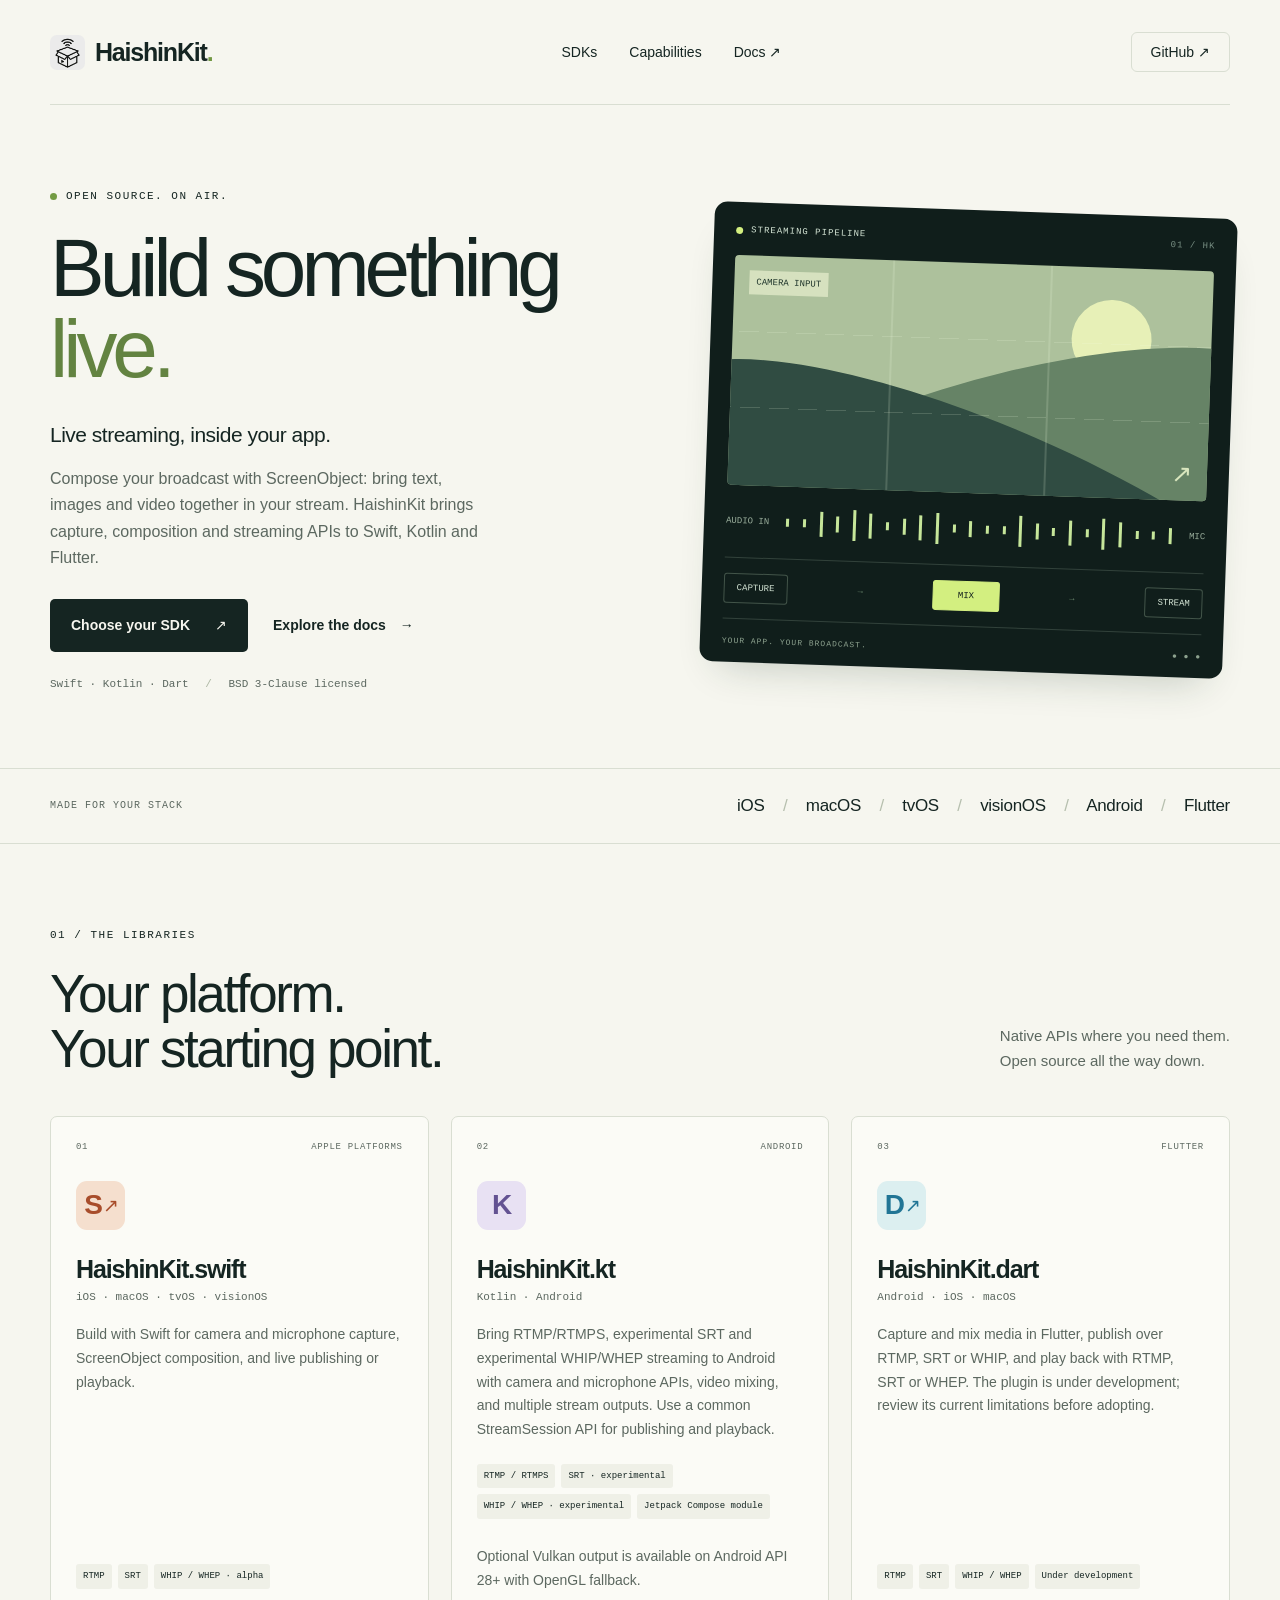
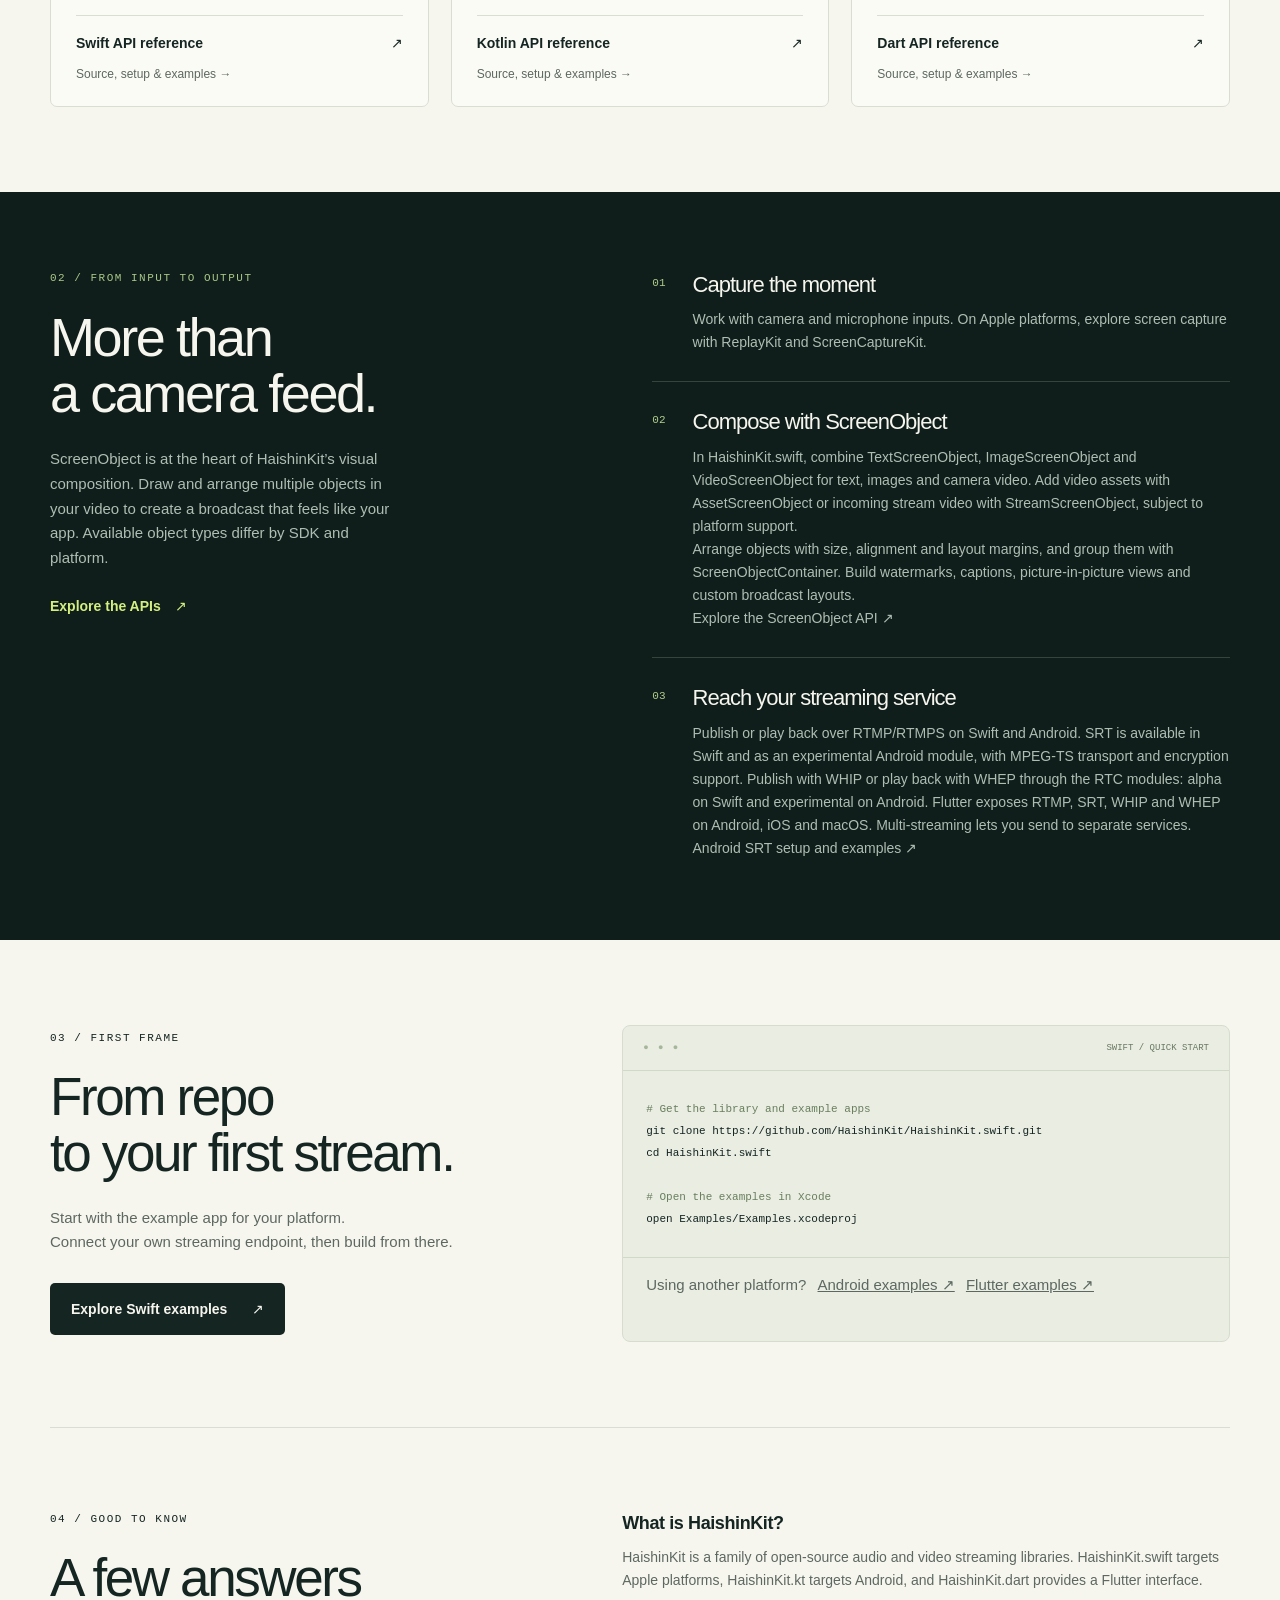
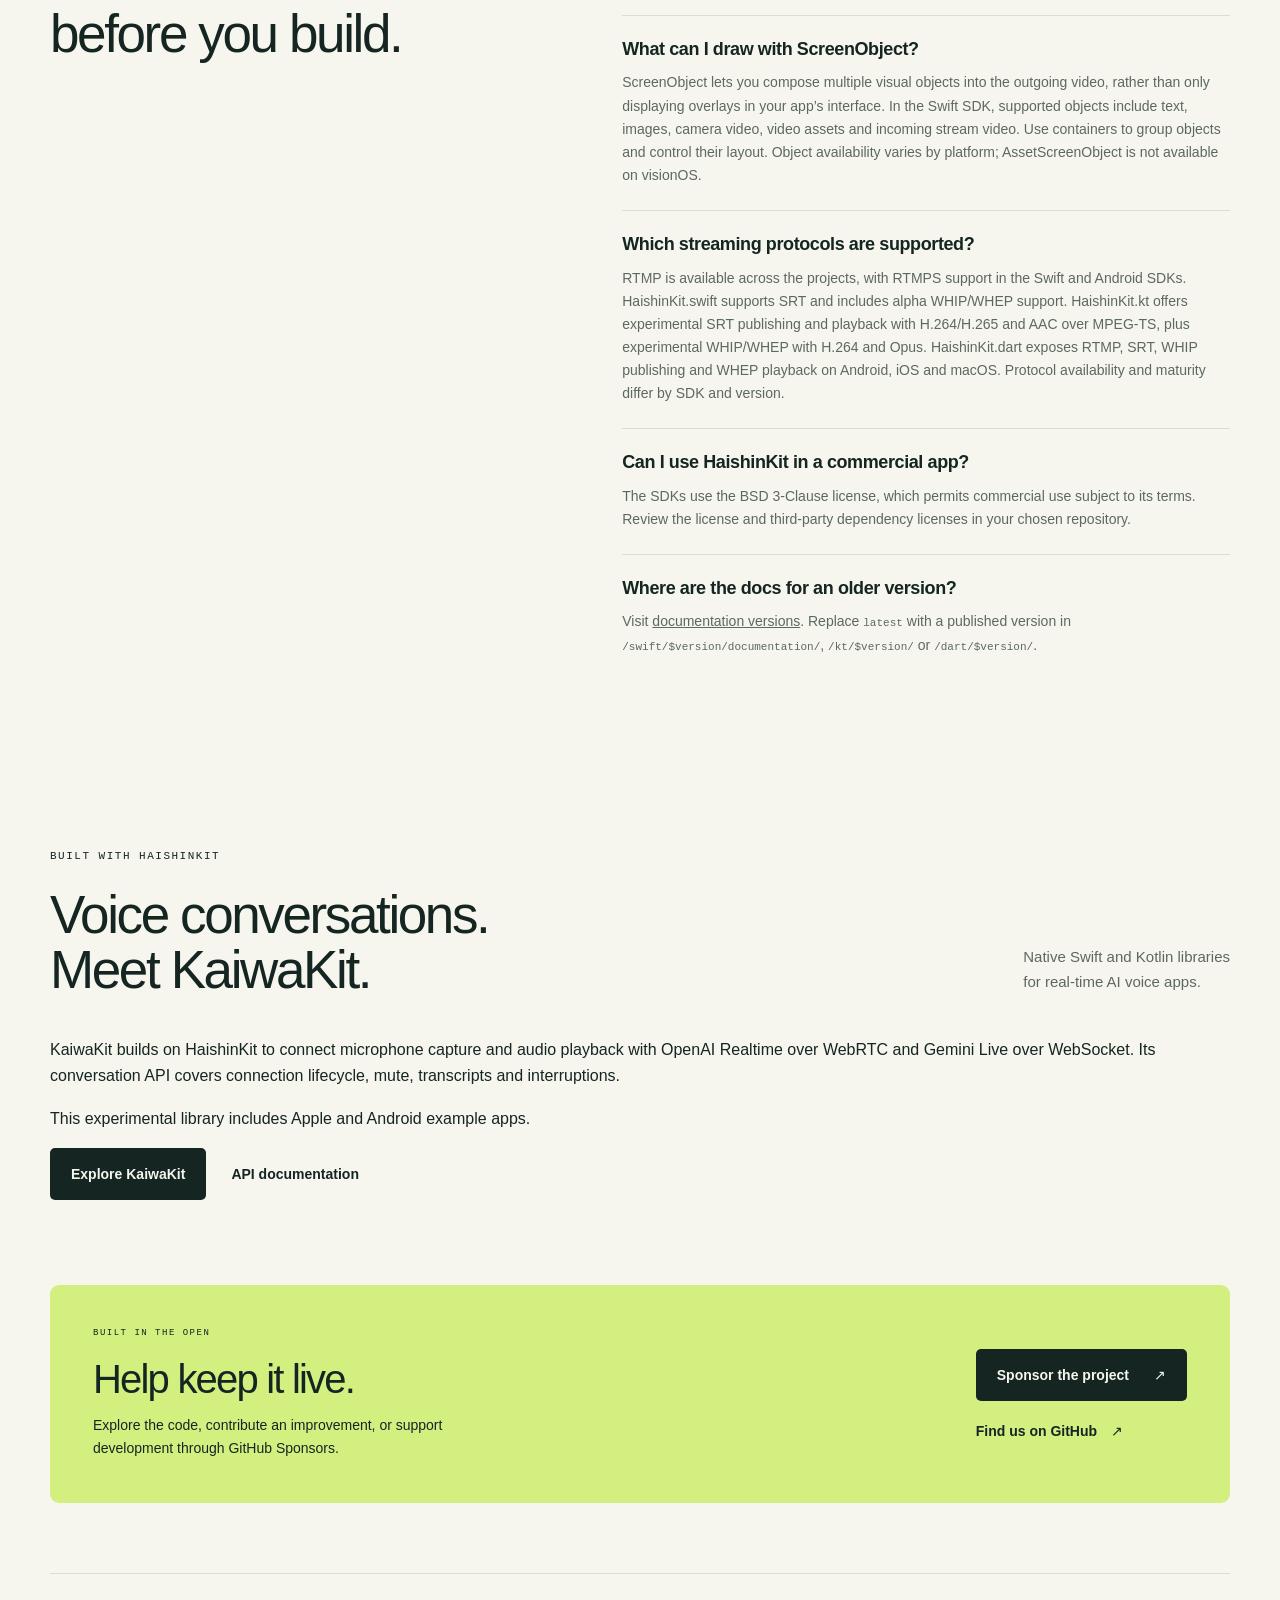
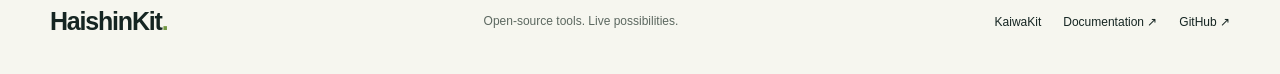
==== commit eafd5762: "docs: refresh SDK capabilities and introduce KaiwaKit" ====
--- a/index.html
+++ b/index.html
@@ -24,8 +24,8 @@
       {"@type":"WebSite","@id":"https://haishinkit.com/#website","name":"HaishinKit","url":"https://haishinkit.com/","inLanguage":"en","publisher":{"@id":"https://haishinkit.com/#organization"}},
       {"@type":"WebPage","@id":"https://haishinkit.com/#webpage","url":"https://haishinkit.com/","name":"HaishinKit — Live Streaming SDKs for Swift, Android & Flutter","description":"Open-source live audio and video streaming libraries for Swift, Kotlin on Android, and Dart with Flutter.","isPartOf":{"@id":"https://haishinkit.com/#website"},"about":[{"@id":"https://haishinkit.com/#swift"},{"@id":"https://haishinkit.com/#kotlin"},{"@id":"https://haishinkit.com/#flutter"}]},
       {"@type":"SoftwareSourceCode","@id":"https://haishinkit.com/#swift","name":"HaishinKit.swift","description":"Camera and microphone streaming library for iOS, macOS, tvOS and visionOS. Compose text, images and video with ScreenObject. Supports RTMP and SRT; WHIP/WHEP support is alpha.","codeRepository":"https://github.com/HaishinKit/HaishinKit.swift","programmingLanguage":"Swift","runtimePlatform":["iOS","macOS","tvOS","visionOS"],"license":"https://spdx.org/licenses/BSD-3-Clause.html","url":"https://docs.haishinkit.com/swift/latest/documentation/"},
-      {"@type":"SoftwareSourceCode","@id":"https://haishinkit.com/#kotlin","name":"HaishinKit.kt","description":"Camera and microphone streaming library via RTMP/RTMPS and experimental SRT for Android. Includes media mixing and a common StreamSession API for publishing and playback.","codeRepository":"https://github.com/HaishinKit/HaishinKit.kt","programmingLanguage":"Kotlin","runtimePlatform":"Android","license":"https://spdx.org/licenses/BSD-3-Clause.html","url":"https://docs.haishinkit.com/kt/latest/"},
-      {"@type":"SoftwareSourceCode","@id":"https://haishinkit.com/#flutter","name":"HaishinKit.dart","description":"Flutter plugin providing Dart interfaces for HaishinKit camera and microphone streaming. The plugin is under development.","codeRepository":"https://github.com/HaishinKit/HaishinKit.dart","programmingLanguage":"Dart","runtimePlatform":"Flutter","license":"https://spdx.org/licenses/BSD-3-Clause.html","url":"https://docs.haishinkit.com/dart/latest/"}
+      {"@type":"SoftwareSourceCode","@id":"https://haishinkit.com/#kotlin","name":"HaishinKit.kt","description":"Camera and microphone streaming library via RTMP/RTMPS, experimental SRT and experimental WHIP/WHEP for Android. Includes media mixing and a common StreamSession API for publishing and playback.","codeRepository":"https://github.com/HaishinKit/HaishinKit.kt","programmingLanguage":"Kotlin","runtimePlatform":"Android","license":"https://spdx.org/licenses/BSD-3-Clause.html","url":"https://docs.haishinkit.com/kt/latest/"},
+      {"@type":"SoftwareSourceCode","@id":"https://haishinkit.com/#flutter","name":"HaishinKit.dart","description":"Flutter plugin for capture, mixing, RTMP, SRT, WHIP publishing and WHEP playback on Android, iOS and macOS. The plugin is under development.","codeRepository":"https://github.com/HaishinKit/HaishinKit.dart","programmingLanguage":"Dart","runtimePlatform":"Flutter","license":"https://spdx.org/licenses/BSD-3-Clause.html","url":"https://docs.haishinkit.com/dart/latest/"}
     ]
   }
   </script>
@@ -60,20 +60,26 @@
       <div class="section-heading"><div><p class="eyebrow">01 / THE LIBRARIES</p><h2 id="sdks-title">Your platform.<br />Your starting point.</h2></div><p>Native APIs where you need them.<br />Open source all the way down.</p></div>
       <div class="sdk-grid">
         <article id="swift" class="sdk"><div class="sdk-meta"><span>01</span><span>APPLE PLATFORMS</span></div><div class="language-icon swift-icon" aria-hidden="true">S<span>↗</span></div><h3>HaishinKit.swift</h3><p class="sdk-platform">iOS · macOS · tvOS · visionOS</p><p>Build with Swift for camera and microphone capture, ScreenObject composition, and live publishing or playback.</p><div class="tags"><span>RTMP</span><span>SRT</span><span>WHIP / WHEP · alpha</span></div><a class="sdk-doc" href="https://docs.haishinkit.com/swift/latest/documentation/">Swift API reference <span aria-hidden="true">↗</span></a><a class="source-link" href="https://github.com/HaishinKit/HaishinKit.swift">Source, setup &amp; examples <span aria-hidden="true">→</span></a></article>
-        <article id="kotlin" class="sdk"><div class="sdk-meta"><span>02</span><span>ANDROID</span></div><div class="language-icon kotlin-icon" aria-hidden="true">K</div><h3>HaishinKit.kt</h3><p class="sdk-platform">Kotlin · Android</p><p>Bring RTMP/RTMPS and experimental SRT streaming to Android with camera and microphone APIs, video mixing, and multiple stream outputs. Use a common StreamSession API for publishing and playback.</p><div class="tags"><span>RTMP / RTMPS</span><span>SRT · experimental</span><span>Jetpack Compose module</span></div><p>Optional Vulkan output is available on Android API 28+ with OpenGL fallback.</p><a class="sdk-doc" href="https://docs.haishinkit.com/kt/latest/">Kotlin API reference <span aria-hidden="true">↗</span></a><a class="source-link" href="https://github.com/HaishinKit/HaishinKit.kt">Source, setup &amp; examples <span aria-hidden="true">→</span></a></article>
-        <article id="flutter" class="sdk"><div class="sdk-meta"><span>03</span><span>FLUTTER</span></div><div class="language-icon dart-icon" aria-hidden="true">D<span>↗</span></div><h3>HaishinKit.dart</h3><p class="sdk-platform">Dart · Flutter plugin</p><p>Access HaishinKit through Dart interfaces for Flutter apps. The plugin is under development; review its current limitations before adopting.</p><div class="tags"><span>RTMP</span><span>Under development</span></div><a class="sdk-doc" href="https://docs.haishinkit.com/dart/latest/">Dart API reference <span aria-hidden="true">↗</span></a><a class="source-link" href="https://github.com/HaishinKit/HaishinKit.dart">Source, setup &amp; examples <span aria-hidden="true">→</span></a></article>
+        <article id="kotlin" class="sdk"><div class="sdk-meta"><span>02</span><span>ANDROID</span></div><div class="language-icon kotlin-icon" aria-hidden="true">K</div><h3>HaishinKit.kt</h3><p class="sdk-platform">Kotlin · Android</p><p>Bring RTMP/RTMPS, experimental SRT and experimental WHIP/WHEP streaming to Android with camera and microphone APIs, video mixing, and multiple stream outputs. Use a common StreamSession API for publishing and playback.</p><div class="tags"><span>RTMP / RTMPS</span><span>SRT · experimental</span><span>WHIP / WHEP · experimental</span><span>Jetpack Compose module</span></div><p>Optional Vulkan output is available on Android API 28+ with OpenGL fallback.</p><a class="sdk-doc" href="https://docs.haishinkit.com/kt/latest/">Kotlin API reference <span aria-hidden="true">↗</span></a><a class="source-link" href="https://github.com/HaishinKit/HaishinKit.kt">Source, setup &amp; examples <span aria-hidden="true">→</span></a></article>
+        <article id="flutter" class="sdk"><div class="sdk-meta"><span>03</span><span>FLUTTER</span></div><div class="language-icon dart-icon" aria-hidden="true">D<span>↗</span></div><h3>HaishinKit.dart</h3><p class="sdk-platform">Android · iOS · macOS</p><p>Capture and mix media in Flutter, publish over RTMP, SRT or WHIP, and play back with RTMP, SRT or WHEP. The plugin is under development; review its current limitations before adopting.</p><div class="tags"><span>RTMP</span><span>SRT</span><span>WHIP / WHEP</span><span>Under development</span></div><a class="sdk-doc" href="https://docs.haishinkit.com/dart/latest/">Dart API reference <span aria-hidden="true">↗</span></a><a class="source-link" href="https://github.com/HaishinKit/HaishinKit.dart">Source, setup &amp; examples <span aria-hidden="true">→</span></a></article>
       </div>
     </section>
-    <section id="capabilities" class="capabilities" aria-labelledby="capabilities-title"><div class="wrap capability-layout"><div><p class="eyebrow">02 / FROM INPUT TO OUTPUT</p><h2 id="capabilities-title">More than<br />a camera feed.</h2><p class="capability-intro">ScreenObject is at the heart of HaishinKit’s visual composition. Draw and arrange multiple objects in your video to create a broadcast that feels like your app. Available object types differ by SDK and platform.</p><a class="text-link" href="https://docs.haishinkit.com/">Explore the APIs <span aria-hidden="true">↗</span></a></div><div class="feature-list"><article><span>01</span><div><h3>Capture the moment</h3><p>Work with camera and microphone inputs. On Apple platforms, explore screen capture with ReplayKit and ScreenCaptureKit.</p></div></article><article><span>02</span><div><h3>Compose with ScreenObject</h3><p>In HaishinKit.swift, combine TextScreenObject, ImageScreenObject and VideoScreenObject for text, images and camera video. Add video assets with AssetScreenObject or incoming stream video with StreamScreenObject, subject to platform support.</p><p>Arrange objects with size, alignment and layout margins, and group them with ScreenObjectContainer. Build watermarks, captions, picture-in-picture views and custom broadcast layouts.</p><p><a href="https://docs.haishinkit.com/swift/latest/documentation/haishinkit/screenobject/">Explore the ScreenObject API ↗</a></p></div></article><article><span>03</span><div><h3>Reach your streaming service</h3><p>Publish or play back over RTMP/RTMPS on Swift and Android. SRT is available in Swift and as an experimental Android module, with MPEG-TS transport and encryption support. Multi-streaming lets you send to separate services.</p><p><a href="https://github.com/HaishinKit/HaishinKit.kt/blob/master/srt/README.md">Android SRT setup and examples ↗</a></p></div></article></div></div></section>
+    <section id="capabilities" class="capabilities" aria-labelledby="capabilities-title"><div class="wrap capability-layout"><div><p class="eyebrow">02 / FROM INPUT TO OUTPUT</p><h2 id="capabilities-title">More than<br />a camera feed.</h2><p class="capability-intro">ScreenObject is at the heart of HaishinKit’s visual composition. Draw and arrange multiple objects in your video to create a broadcast that feels like your app. Available object types differ by SDK and platform.</p><a class="text-link" href="https://docs.haishinkit.com/">Explore the APIs <span aria-hidden="true">↗</span></a></div><div class="feature-list"><article><span>01</span><div><h3>Capture the moment</h3><p>Work with camera and microphone inputs. On Apple platforms, explore screen capture with ReplayKit and ScreenCaptureKit.</p></div></article><article><span>02</span><div><h3>Compose with ScreenObject</h3><p>In HaishinKit.swift, combine TextScreenObject, ImageScreenObject and VideoScreenObject for text, images and camera video. Add video assets with AssetScreenObject or incoming stream video with StreamScreenObject, subject to platform support.</p><p>Arrange objects with size, alignment and layout margins, and group them with ScreenObjectContainer. Build watermarks, captions, picture-in-picture views and custom broadcast layouts.</p><p><a href="https://docs.haishinkit.com/swift/latest/documentation/haishinkit/screenobject/">Explore the ScreenObject API ↗</a></p></div></article><article><span>03</span><div><h3>Reach your streaming service</h3><p>Publish or play back over RTMP/RTMPS on Swift and Android. SRT is available in Swift and as an experimental Android module, with MPEG-TS transport and encryption support. Publish with WHIP or play back with WHEP through the RTC modules: alpha on Swift and experimental on Android. Flutter exposes RTMP, SRT, WHIP and WHEP on Android, iOS and macOS. Multi-streaming lets you send to separate services.</p><p><a href="https://github.com/HaishinKit/HaishinKit.kt/blob/master/srt/README.md">Android SRT setup and examples ↗</a></p></div></article></div></div></section>
     <section class="section wrap start" aria-labelledby="start-title"><div><p class="eyebrow">03 / FIRST FRAME</p><h2 id="start-title">From repo<br />to your first stream.</h2><p>Start with the example app for your platform.<br />Connect your own streaming endpoint, then build from there.</p><a class="button primary" href="https://github.com/HaishinKit/HaishinKit.swift/tree/main/Examples">Explore Swift examples <span aria-hidden="true">↗</span></a></div><div class="terminal"><div class="terminal-top"><span aria-hidden="true">● ● ●</span><span>SWIFT / QUICK START</span></div><pre><code><span class="comment"># Get the library and example apps</span>
 git clone https://github.com/HaishinKit/HaishinKit.swift.git
 cd HaishinKit.swift
 
 <span class="comment"># Open the examples in Xcode</span>
 open Examples/Examples.xcodeproj</code></pre><p>Using another platform? <a href="https://github.com/HaishinKit/HaishinKit.kt">Android examples ↗</a> <a href="https://github.com/HaishinKit/HaishinKit.dart">Flutter examples ↗</a></p></div></section>
-    <section class="faq section wrap" aria-labelledby="faq-title"><div><p class="eyebrow">04 / GOOD TO KNOW</p><h2 id="faq-title">A few answers<br />before you build.</h2></div><div class="answers"><article><h3>What is HaishinKit?</h3><p>HaishinKit is a family of open-source audio and video streaming libraries. HaishinKit.swift targets Apple platforms, HaishinKit.kt targets Android, and HaishinKit.dart provides a Flutter interface.</p></article><article><h3>What can I draw with ScreenObject?</h3><p>ScreenObject lets you compose multiple visual objects into the outgoing video, rather than only displaying overlays in your app’s interface. In the Swift SDK, supported objects include text, images, camera video, video assets and incoming stream video. Use containers to group objects and control their layout. Object availability varies by platform; AssetScreenObject is not available on visionOS.</p></article><article><h3>Which streaming protocols are supported?</h3><p>RTMP is available across the projects, with RTMPS support in the Swift and Android SDKs. HaishinKit.swift supports SRT and includes alpha WHIP/WHEP support. HaishinKit.kt offers experimental SRT publishing and playback with H.264/H.265 and AAC over MPEG-TS, including caller, listener and rendezvous modes. Protocol availability and maturity differ by SDK and version.</p></article><article><h3>Can I use HaishinKit in a commercial app?</h3><p>The SDKs use the BSD 3-Clause license, which permits commercial use subject to its terms. Review the license and third-party dependency licenses in your chosen repository.</p></article><article><h3>Where are the docs for an older version?</h3><p>Visit <a href="https://docs.haishinkit.com/#versions">documentation versions</a>. Replace <code>latest</code> with a published version in <code>/swift/$version/documentation/</code>, <code>/kt/$version/</code> or <code>/dart/$version/</code>.</p></article></div></section>
+    <section class="faq section wrap" aria-labelledby="faq-title"><div><p class="eyebrow">04 / GOOD TO KNOW</p><h2 id="faq-title">A few answers<br />before you build.</h2></div><div class="answers"><article><h3>What is HaishinKit?</h3><p>HaishinKit is a family of open-source audio and video streaming libraries. HaishinKit.swift targets Apple platforms, HaishinKit.kt targets Android, and HaishinKit.dart provides a Flutter interface.</p></article><article><h3>What can I draw with ScreenObject?</h3><p>ScreenObject lets you compose multiple visual objects into the outgoing video, rather than only displaying overlays in your app’s interface. In the Swift SDK, supported objects include text, images, camera video, video assets and incoming stream video. Use containers to group objects and control their layout. Object availability varies by platform; AssetScreenObject is not available on visionOS.</p></article><article><h3>Which streaming protocols are supported?</h3><p>RTMP is available across the projects, with RTMPS support in the Swift and Android SDKs. HaishinKit.swift supports SRT and includes alpha WHIP/WHEP support. HaishinKit.kt offers experimental SRT publishing and playback with H.264/H.265 and AAC over MPEG-TS, plus experimental WHIP/WHEP with H.264 and Opus. HaishinKit.dart exposes RTMP, SRT, WHIP publishing and WHEP playback on Android, iOS and macOS. Protocol availability and maturity differ by SDK and version.</p></article><article><h3>Can I use HaishinKit in a commercial app?</h3><p>The SDKs use the BSD 3-Clause license, which permits commercial use subject to its terms. Review the license and third-party dependency licenses in your chosen repository.</p></article><article><h3>Where are the docs for an older version?</h3><p>Visit <a href="https://docs.haishinkit.com/#versions">documentation versions</a>. Replace <code>latest</code> with a published version in <code>/swift/$version/documentation/</code>, <code>/kt/$version/</code> or <code>/dart/$version/</code>.</p></article></div></section>
+<section id="related" class="section wrap" aria-labelledby="related-title">
+  <div class="section-heading"><div><p class="eyebrow">BUILT WITH HAISHINKIT</p><h2 id="related-title">Voice conversations.<br />Meet KaiwaKit.</h2></div><p>Native Swift and Kotlin libraries<br />for real-time AI voice apps.</p></div>
+  <p>KaiwaKit builds on HaishinKit to connect microphone capture and audio playback with OpenAI Realtime over WebRTC and Gemini Live over WebSocket. Its conversation API covers connection lifecycle, mute, transcripts and interruptions.</p>
+  <p>This experimental library includes Apple and Android example apps.</p>
+  <div class="actions"><a class="button primary" href="https://github.com/shogo4405/KaiwaKit">Explore KaiwaKit</a><a class="text-link" href="https://github.com/shogo4405/KaiwaKit#-api-documentation">API documentation</a></div>
+</section>
     <section class="support wrap" aria-labelledby="support-title"><div><p class="eyebrow">BUILT IN THE OPEN</p><h2 id="support-title">Help keep it live.</h2><p>Explore the code, contribute an improvement, or support development through GitHub Sponsors.</p></div><div class="actions"><a class="button primary" href="https://github.com/sponsors/shogo4405">Sponsor the project <span aria-hidden="true">↗</span></a><a class="text-link" href="https://github.com/HaishinKit">Find us on GitHub <span aria-hidden="true">↗</span></a></div></section>
   </main>
-  <footer class="wrap footer"><a class="brand" href="/">HaishinKit<span class="brand-dot">.</span></a><p>Open-source tools. Live possibilities.</p><nav aria-label="Footer"><a href="https://docs.haishinkit.com/">Documentation ↗</a><a href="https://github.com/HaishinKit">GitHub ↗</a></nav></footer>
+  <footer class="wrap footer"><a class="brand" href="/">HaishinKit<span class="brand-dot">.</span></a><p>Open-source tools. Live possibilities.</p><nav aria-label="Footer"><a href="#related">KaiwaKit</a><a href="https://docs.haishinkit.com/">Documentation ↗</a><a href="https://github.com/HaishinKit">GitHub ↗</a></nav></footer>
 </body>
 </html>
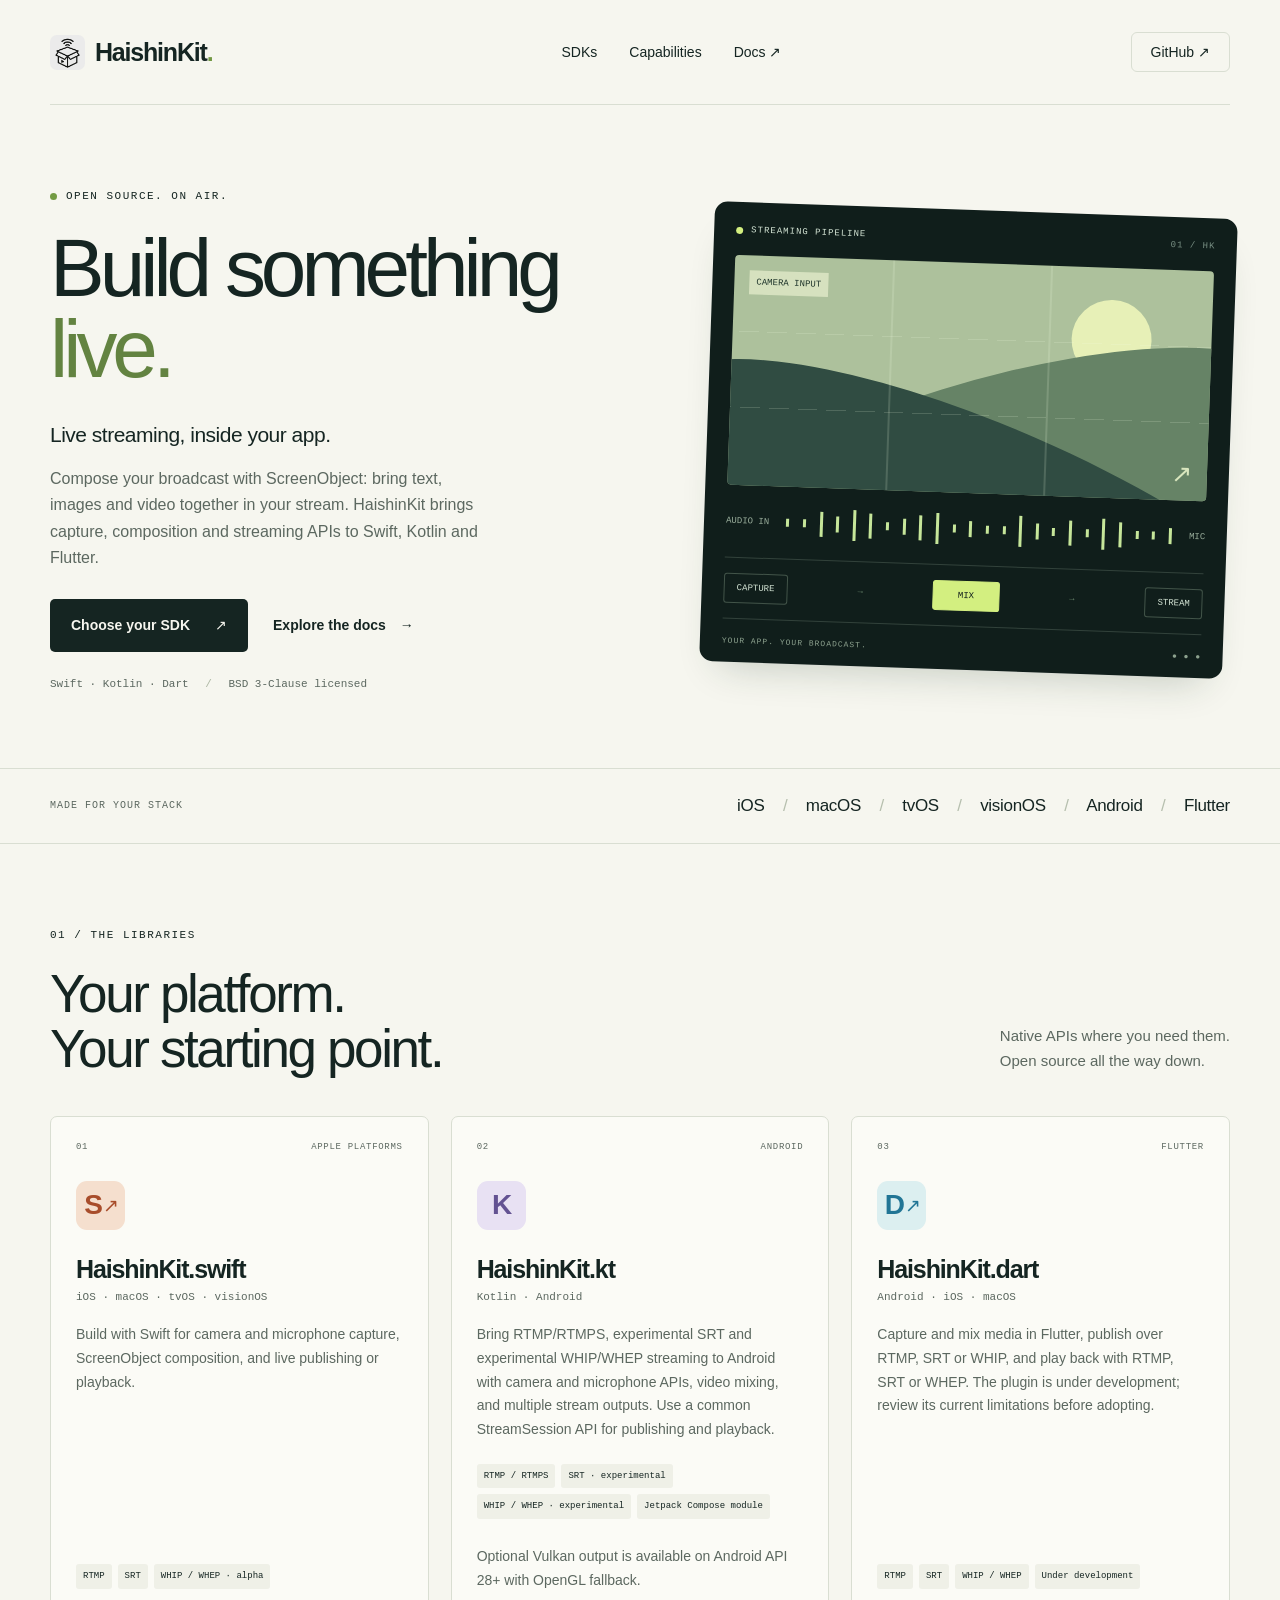
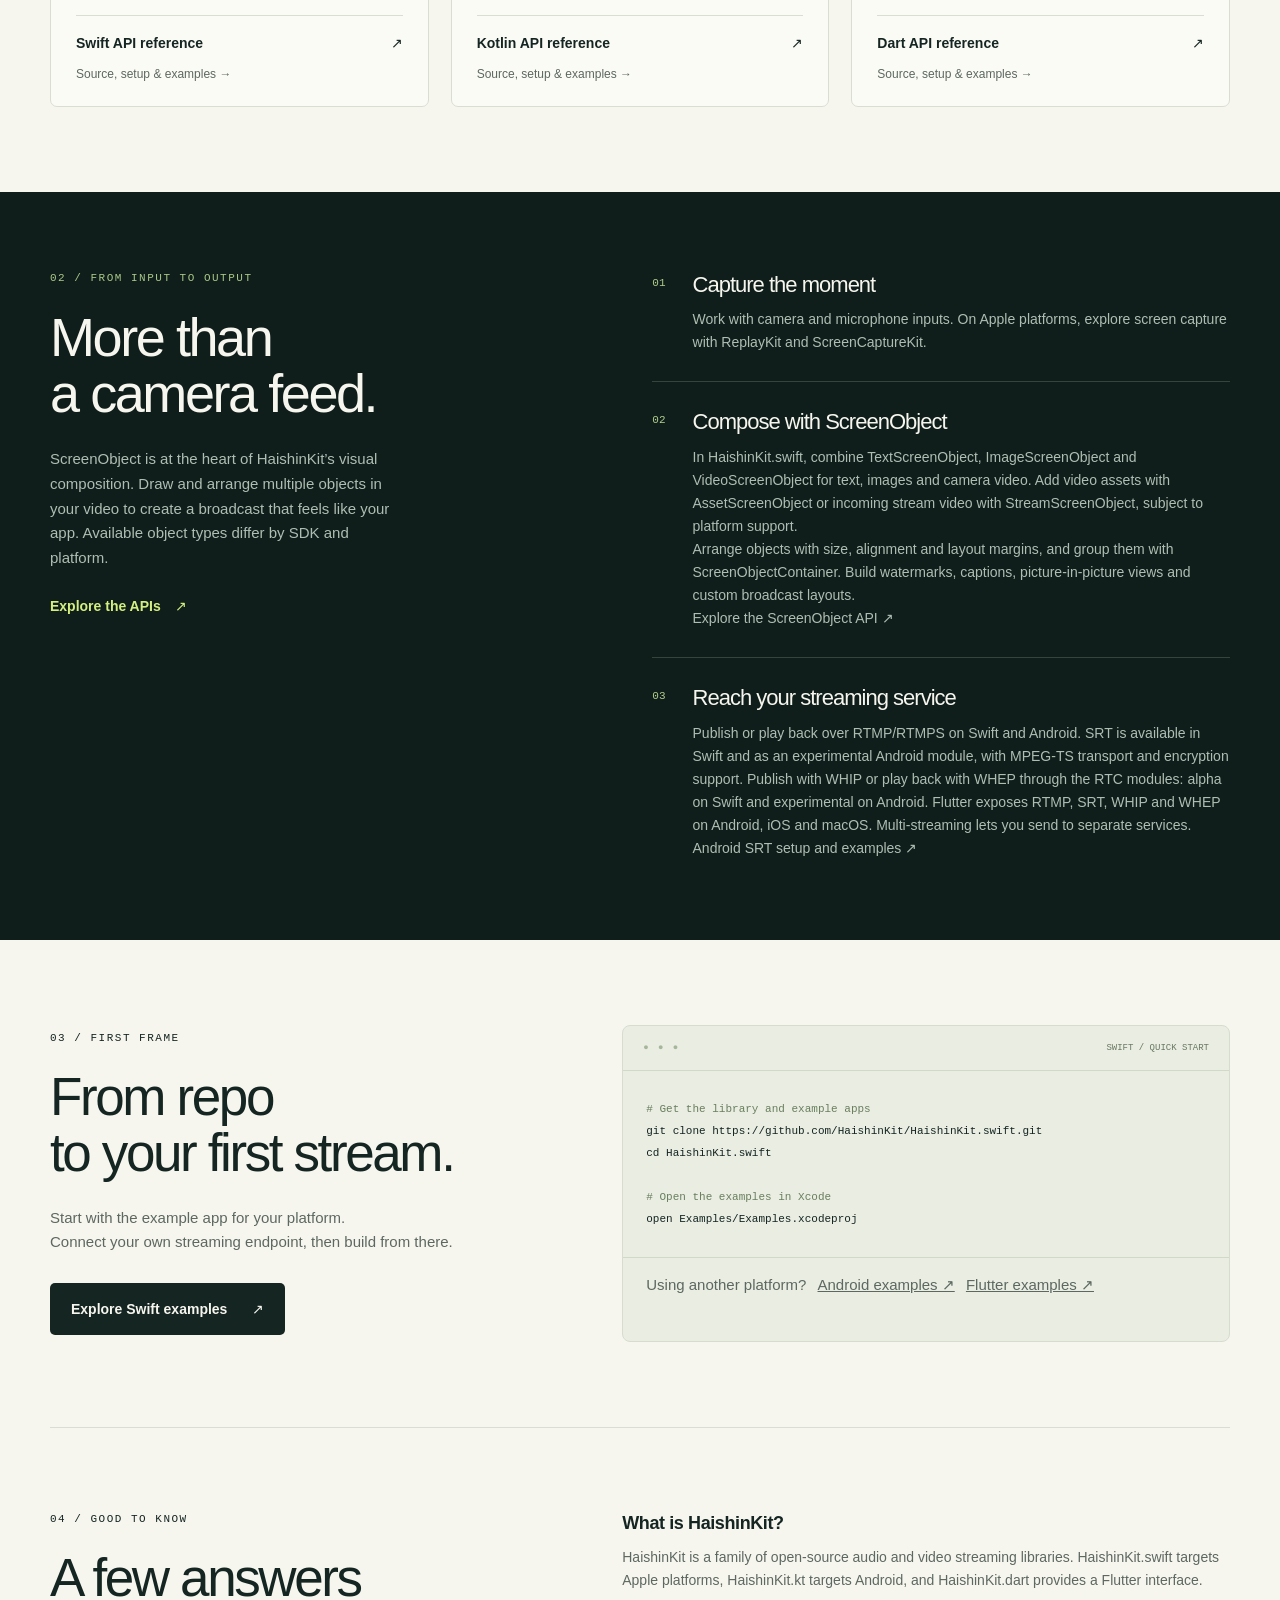
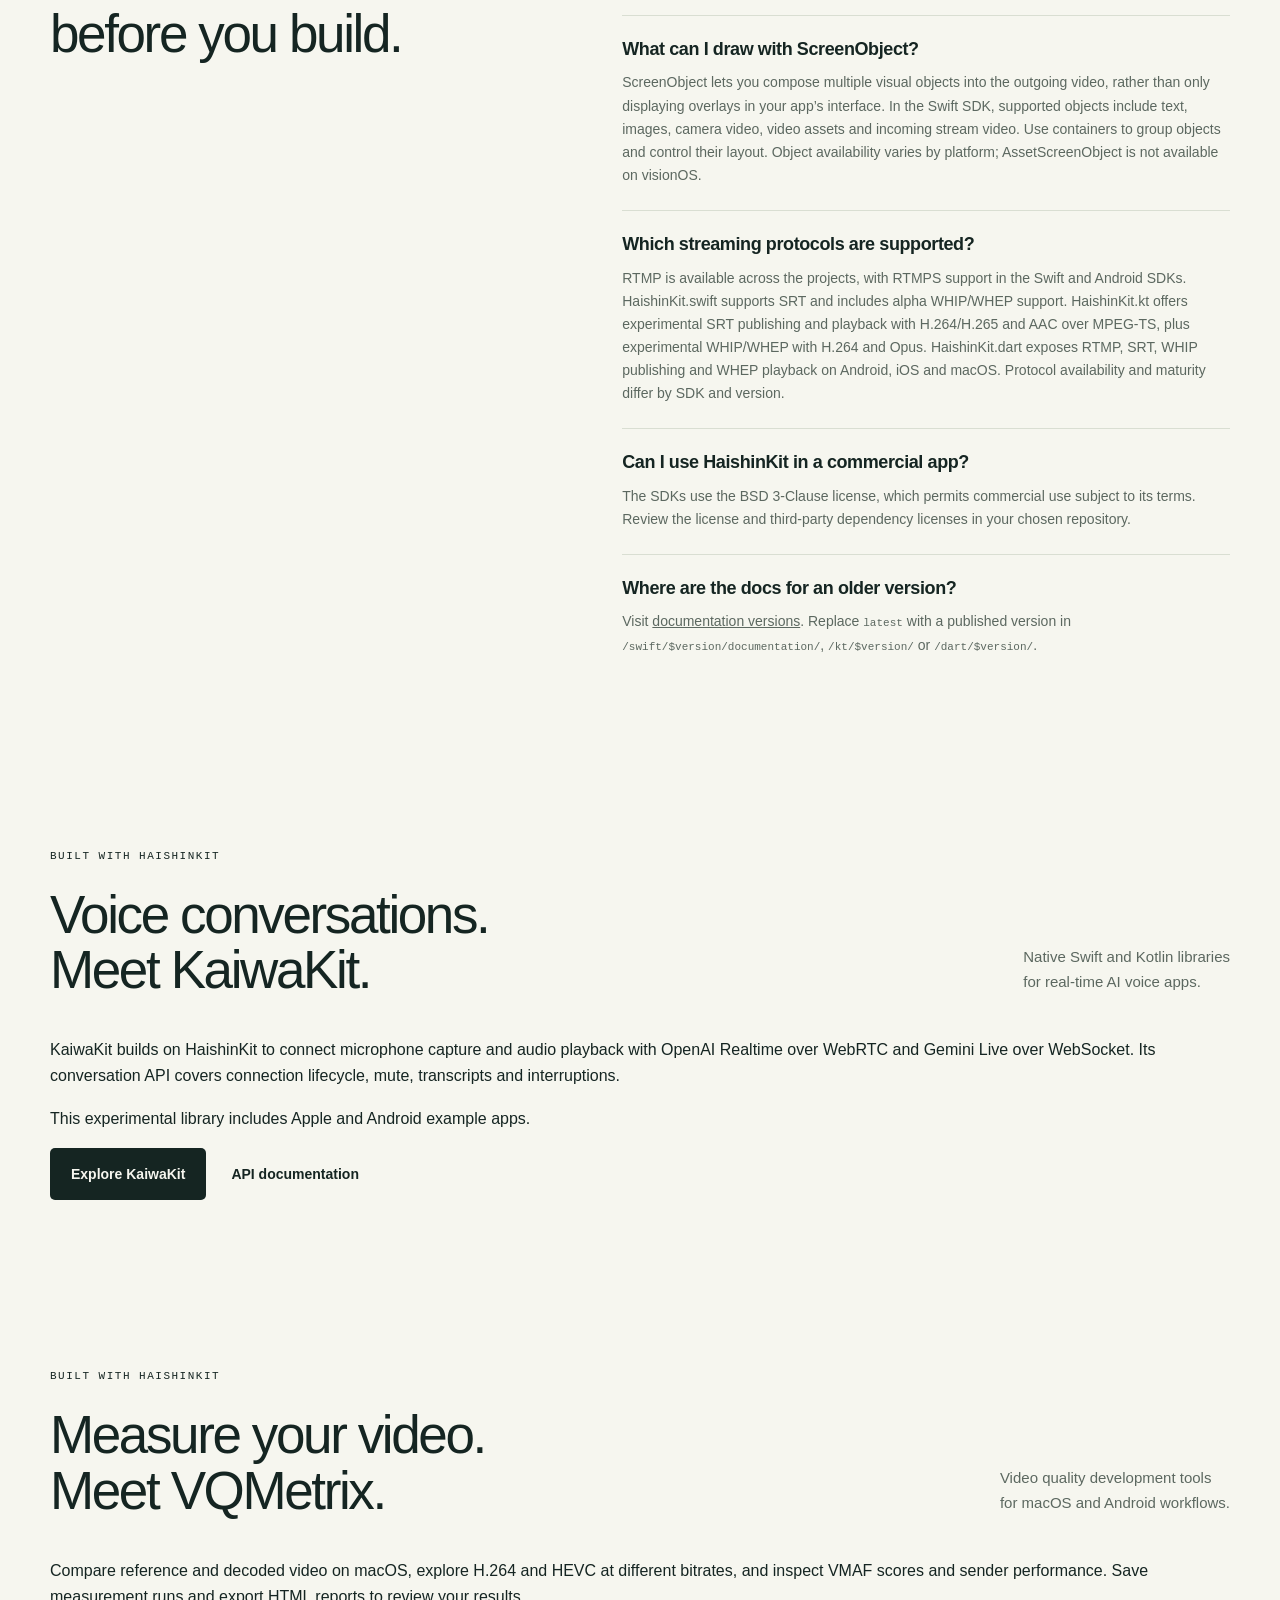
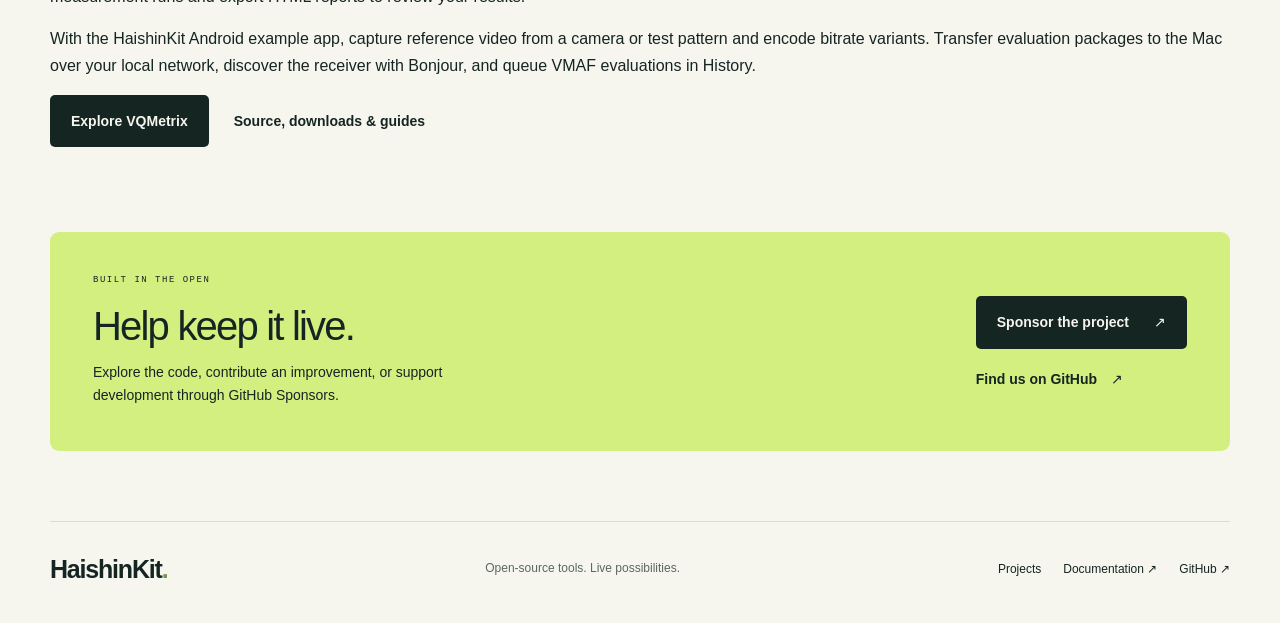
==== commit d267c6a5: "docs: introduce VQMetrix on the landing page" ====
--- a/index.html
+++ b/index.html
@@ -78,8 +78,14 @@
   <p>This experimental library includes Apple and Android example apps.</p>
   <div class="actions"><a class="button primary" href="https://github.com/shogo4405/KaiwaKit">Explore KaiwaKit</a><a class="text-link" href="https://github.com/shogo4405/KaiwaKit#-api-documentation">API documentation</a></div>
 </section>
+<section id="vqmetrix" class="section wrap" aria-labelledby="vqmetrix-title">
+  <div class="section-heading"><div><p class="eyebrow">BUILT WITH HAISHINKIT</p><h2 id="vqmetrix-title">Measure your video.<br />Meet VQMetrix.</h2></div><p>Video quality development tools<br />for macOS and Android workflows.</p></div>
+  <p>Compare reference and decoded video on macOS, explore H.264 and HEVC at different bitrates, and inspect VMAF scores and sender performance. Save measurement runs and export HTML reports to review your results.</p>
+  <p>With the HaishinKit Android example app, capture reference video from a camera or test pattern and encode bitrate variants. Transfer evaluation packages to the Mac over your local network, discover the receiver with Bonjour, and queue VMAF evaluations in History.</p>
+  <div class="actions"><a class="button primary" href="https://haishinkit.github.io/VQMetrix/">Explore VQMetrix</a><a class="text-link" href="https://github.com/HaishinKit/VQMetrix">Source, downloads &amp; guides</a></div>
+</section>
     <section class="support wrap" aria-labelledby="support-title"><div><p class="eyebrow">BUILT IN THE OPEN</p><h2 id="support-title">Help keep it live.</h2><p>Explore the code, contribute an improvement, or support development through GitHub Sponsors.</p></div><div class="actions"><a class="button primary" href="https://github.com/sponsors/shogo4405">Sponsor the project <span aria-hidden="true">↗</span></a><a class="text-link" href="https://github.com/HaishinKit">Find us on GitHub <span aria-hidden="true">↗</span></a></div></section>
   </main>
-  <footer class="wrap footer"><a class="brand" href="/">HaishinKit<span class="brand-dot">.</span></a><p>Open-source tools. Live possibilities.</p><nav aria-label="Footer"><a href="#related">KaiwaKit</a><a href="https://docs.haishinkit.com/">Documentation ↗</a><a href="https://github.com/HaishinKit">GitHub ↗</a></nav></footer>
+  <footer class="wrap footer"><a class="brand" href="/">HaishinKit<span class="brand-dot">.</span></a><p>Open-source tools. Live possibilities.</p><nav aria-label="Footer"><a href="#related">Projects</a><a href="https://docs.haishinkit.com/">Documentation ↗</a><a href="https://github.com/HaishinKit">GitHub ↗</a></nav></footer>
 </body>
 </html>
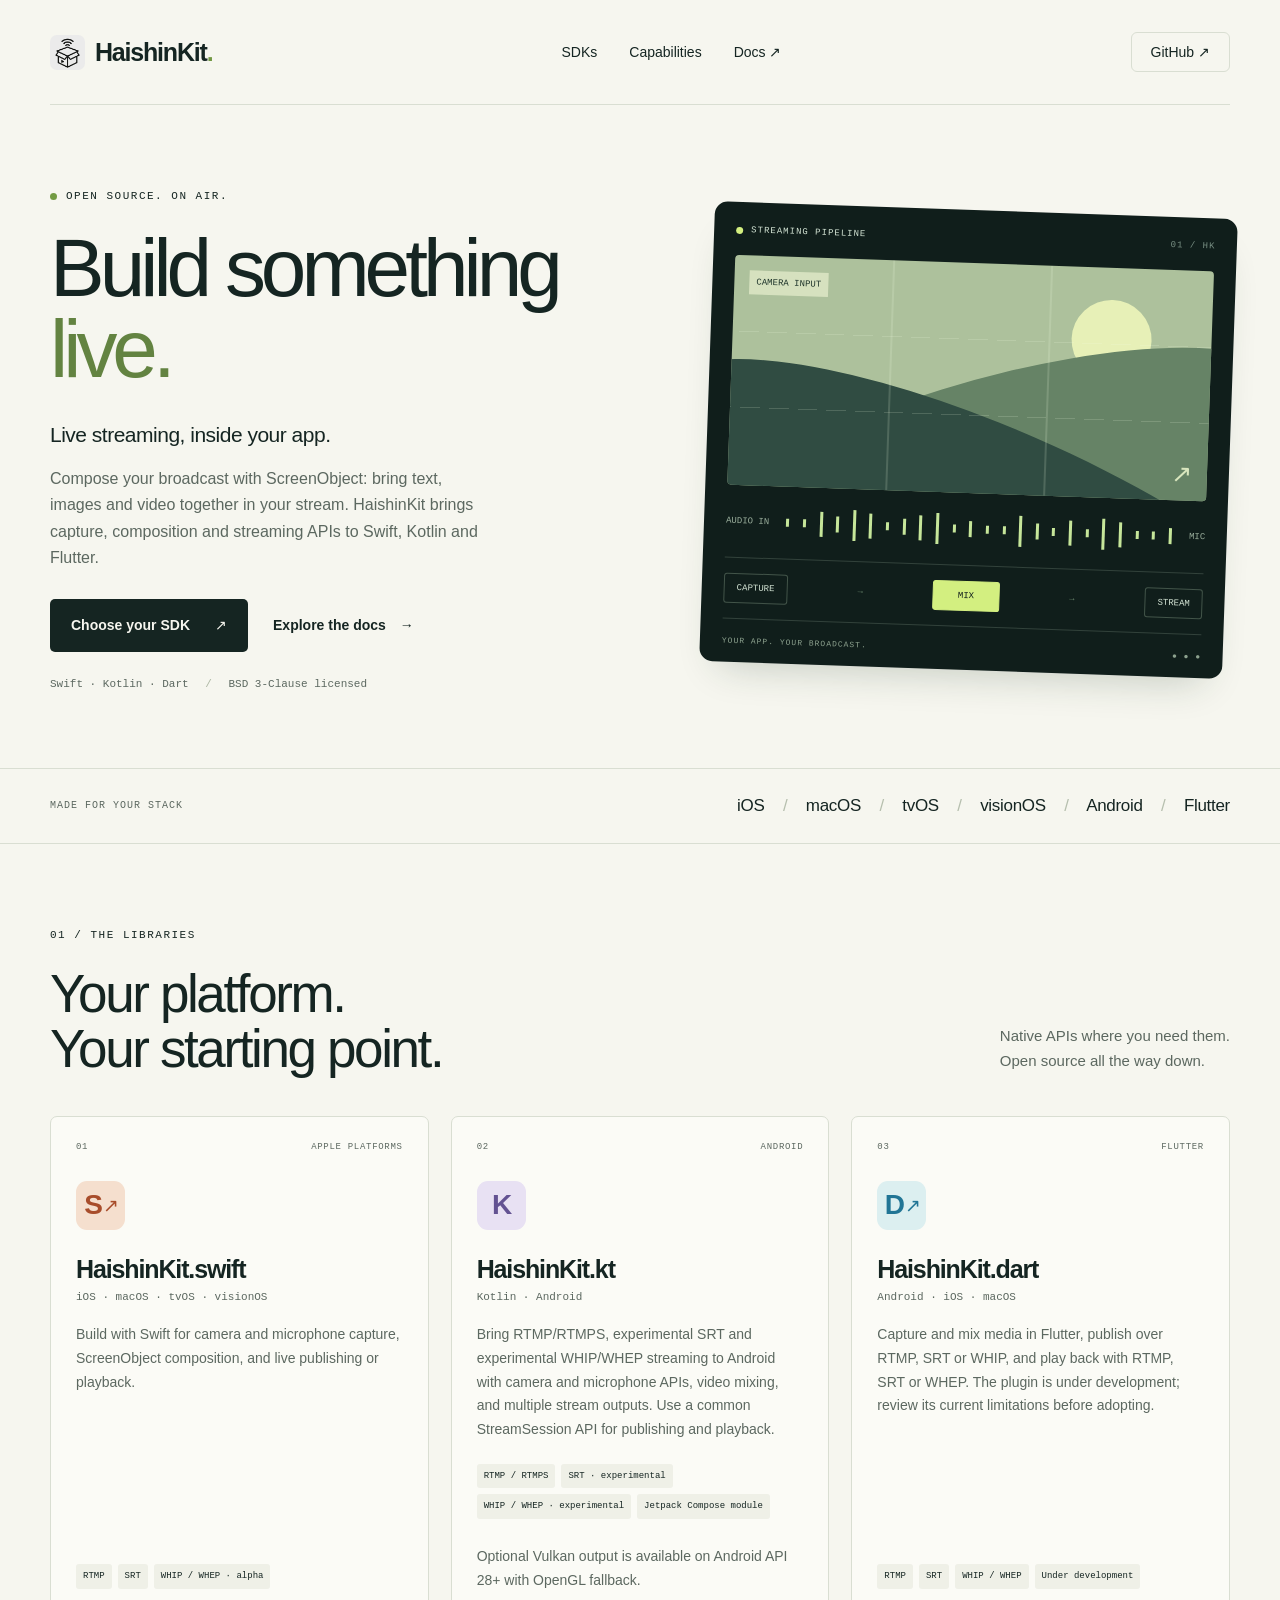
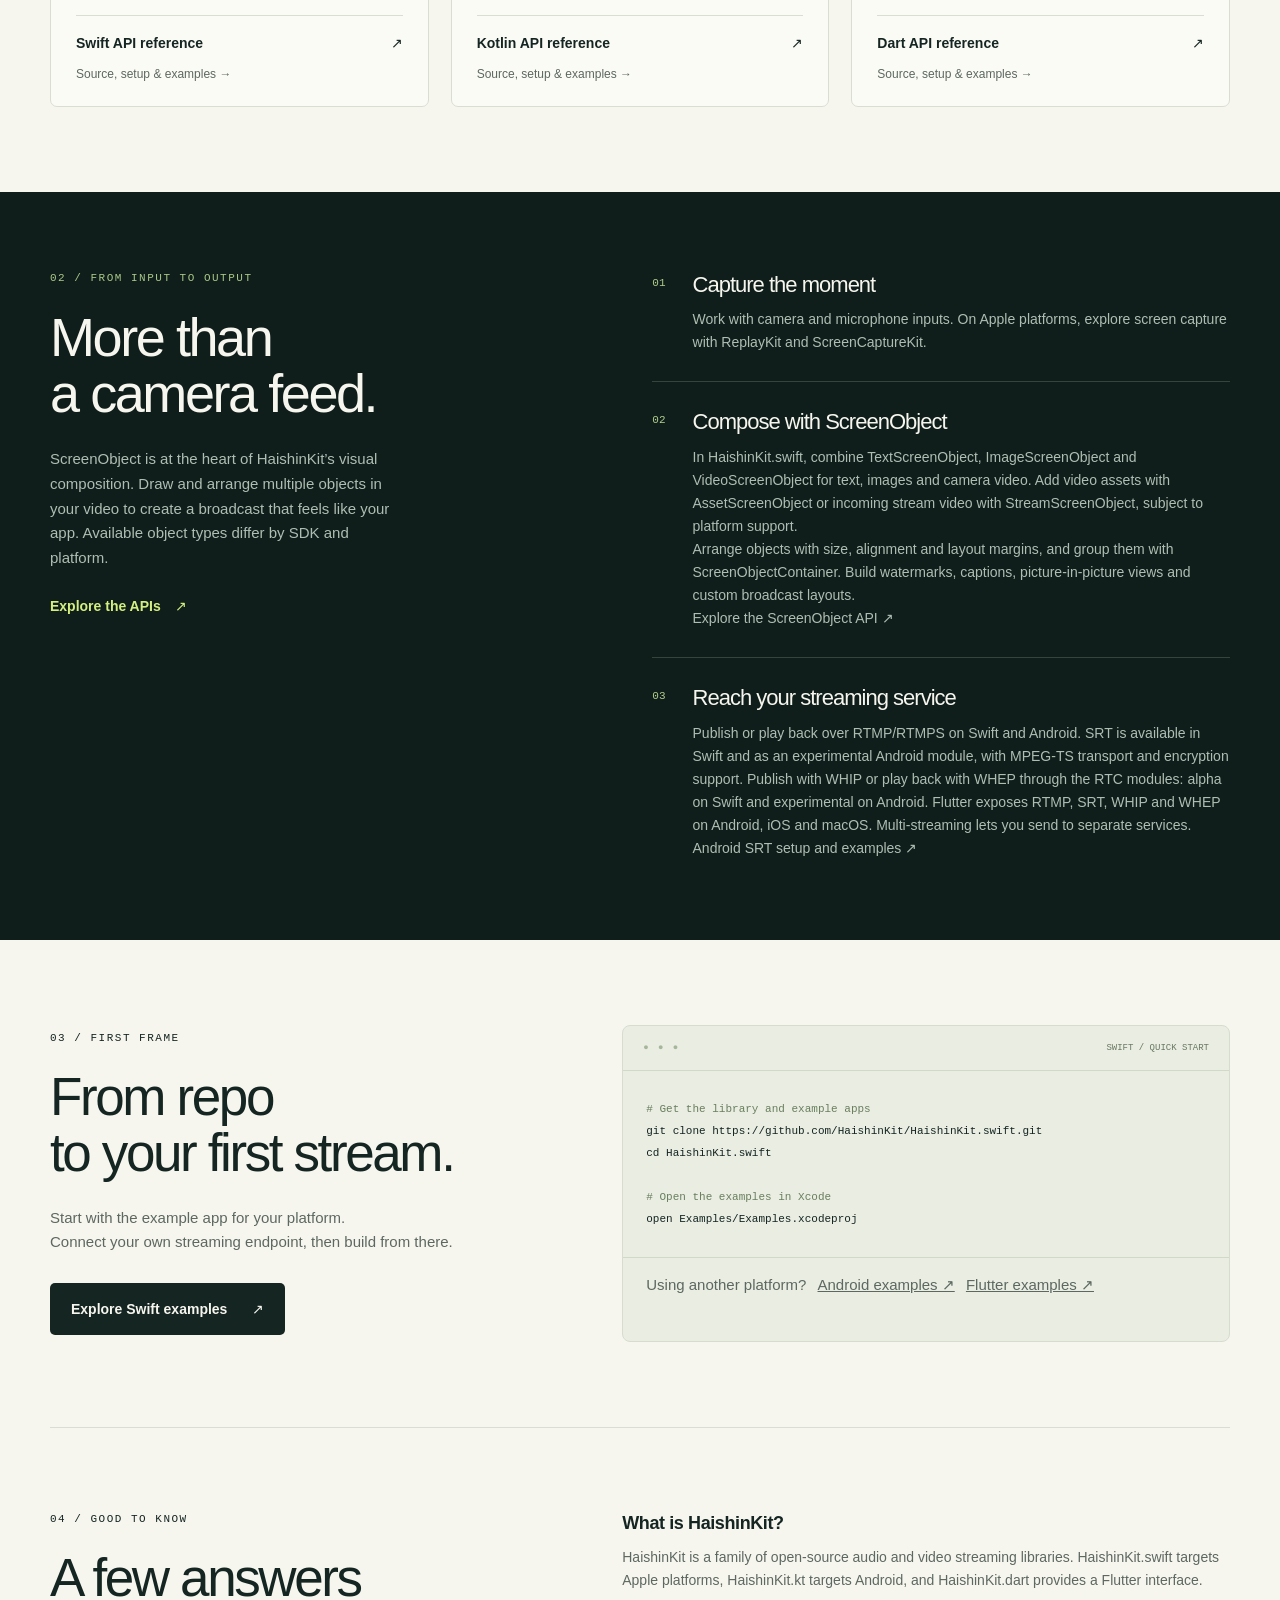
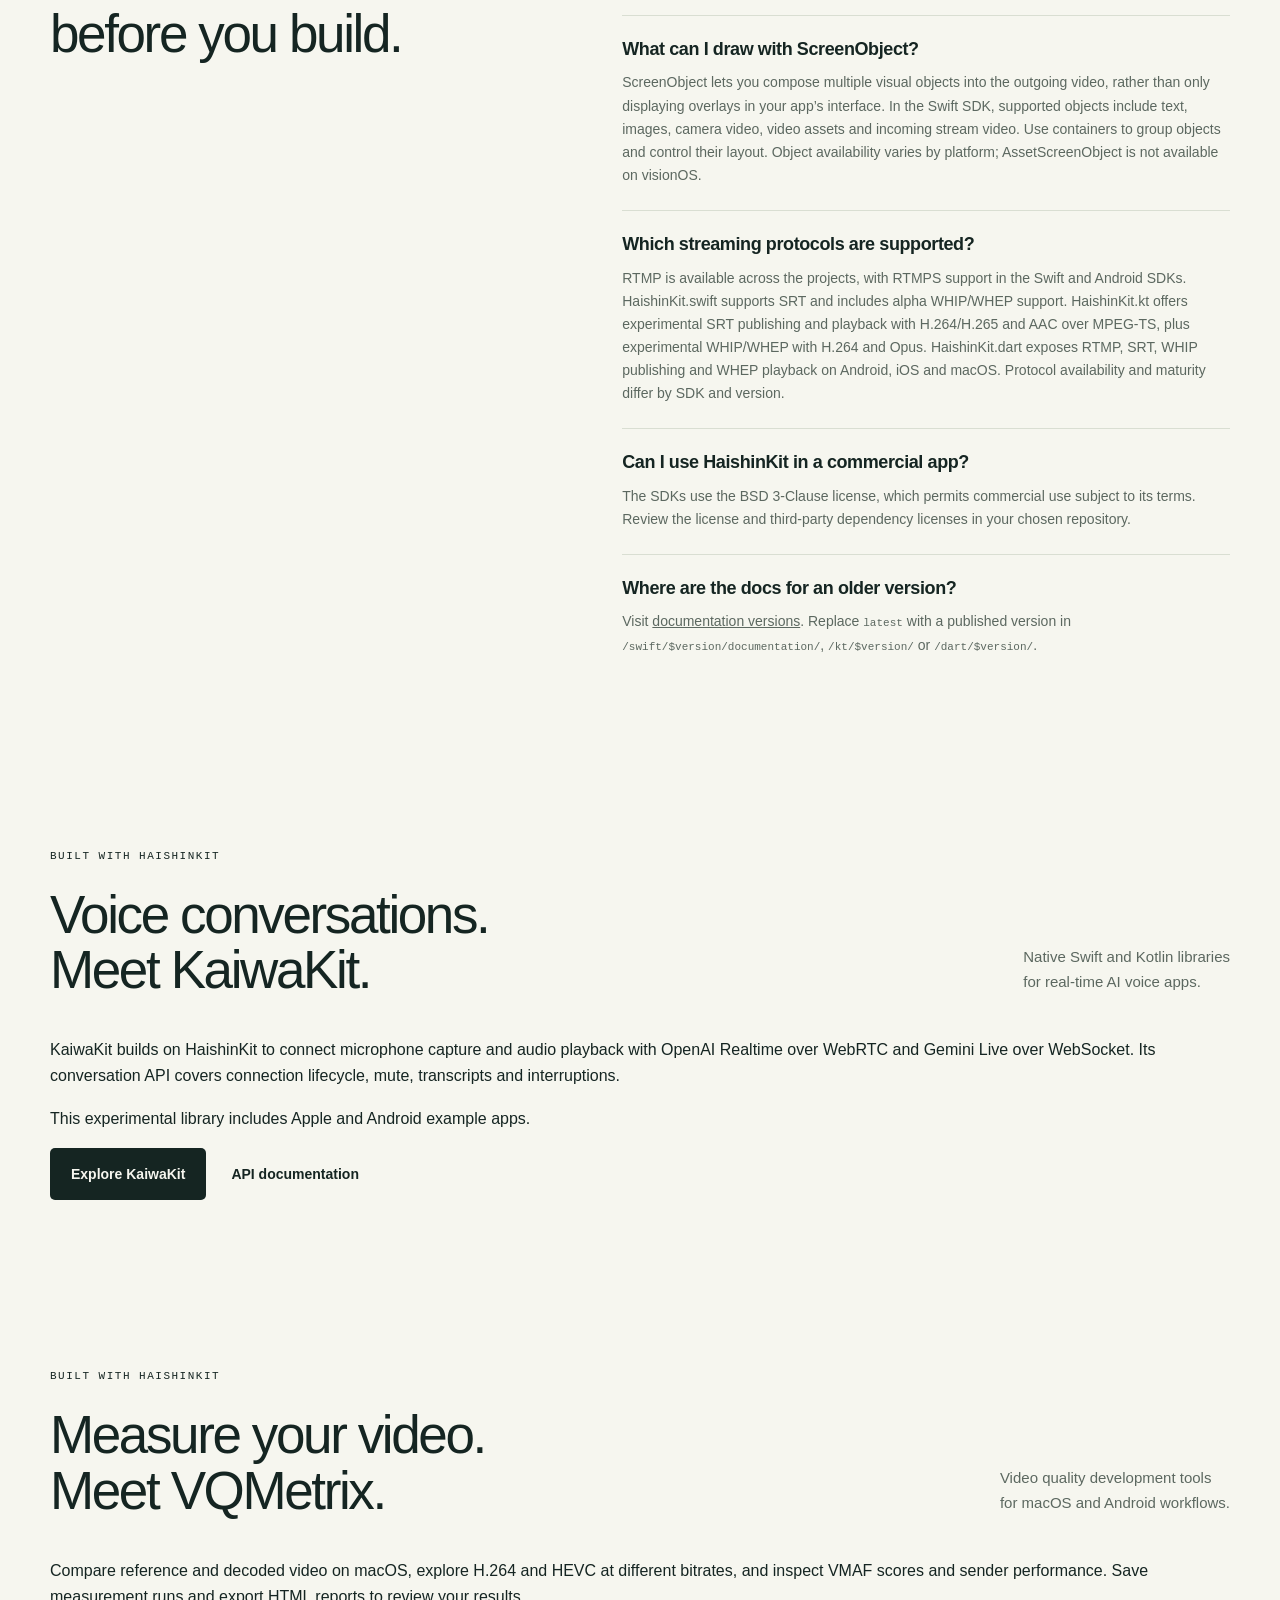
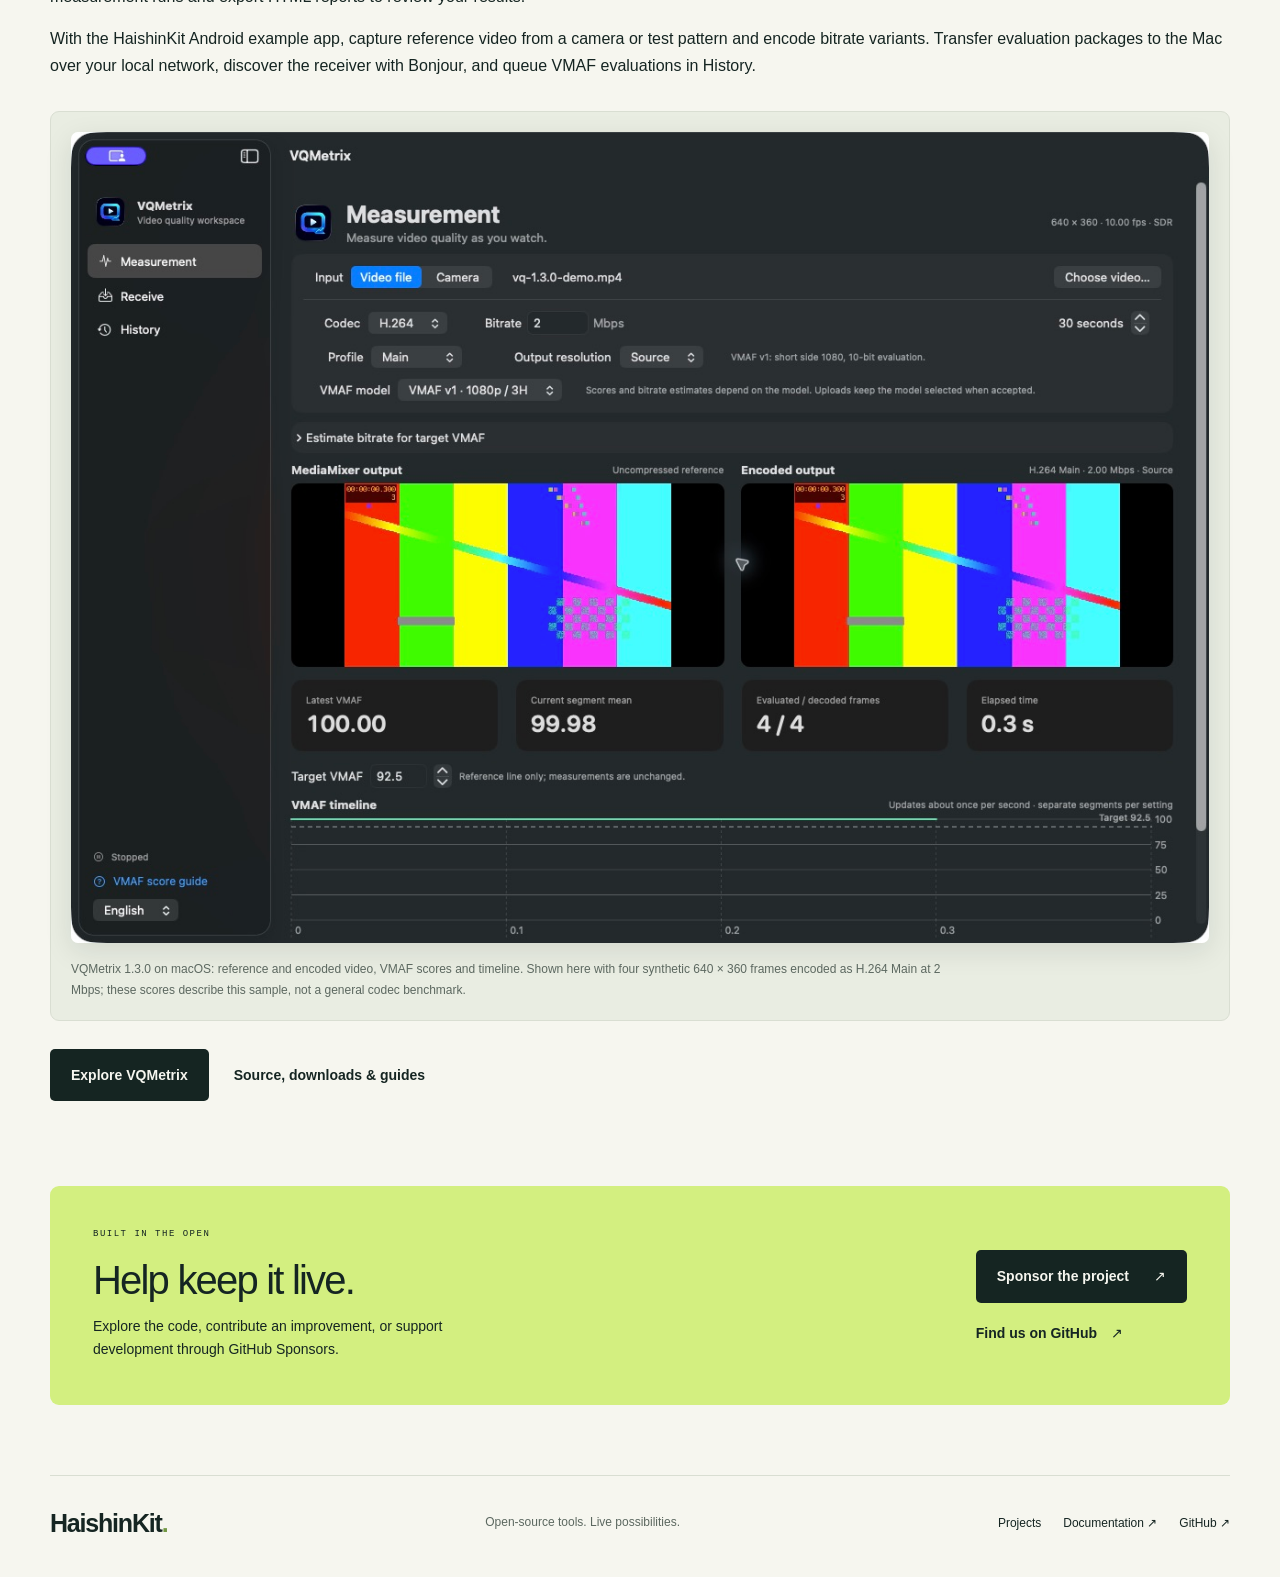
==== commit 3c564164: "Showcase related projects and VQMetrix measurement screenshot" ====
--- a/index.html
+++ b/index.html
@@ -82,6 +82,12 @@
   <div class="section-heading"><div><p class="eyebrow">BUILT WITH HAISHINKIT</p><h2 id="vqmetrix-title">Measure your video.<br />Meet VQMetrix.</h2></div><p>Video quality development tools<br />for macOS and Android workflows.</p></div>
   <p>Compare reference and decoded video on macOS, explore H.264 and HEVC at different bitrates, and inspect VMAF scores and sender performance. Save measurement runs and export HTML reports to review your results.</p>
   <p>With the HaishinKit Android example app, capture reference video from a camera or test pattern and encode bitrate variants. Transfer evaluation packages to the Mac over your local network, discover the receiver with Bonjour, and queue VMAF evaluations in History.</p>
+<figure class="project-screenshot">
+  <a href="https://haishinkit.github.io/VQMetrix/" aria-label="Explore VQMetrix, shown here measuring video quality on macOS">
+    <img src="/images/vqmetrix-measurement.png" alt="VQMetrix on macOS comparing reference and H.264 encoded test-pattern video, with VMAF scores and a quality timeline." width="1240" height="884" loading="lazy" decoding="async" />
+  </a>
+  <figcaption>VQMetrix 1.3.0 on macOS: reference and encoded video, VMAF scores and timeline. Shown here with four synthetic 640 × 360 frames encoded as H.264 Main at 2 Mbps; these scores describe this sample, not a general codec benchmark.</figcaption>
+</figure>
   <div class="actions"><a class="button primary" href="https://haishinkit.github.io/VQMetrix/">Explore VQMetrix</a><a class="text-link" href="https://github.com/HaishinKit/VQMetrix">Source, downloads &amp; guides</a></div>
 </section>
     <section class="support wrap" aria-labelledby="support-title"><div><p class="eyebrow">BUILT IN THE OPEN</p><h2 id="support-title">Help keep it live.</h2><p>Explore the code, contribute an improvement, or support development through GitHub Sponsors.</p></div><div class="actions"><a class="button primary" href="https://github.com/sponsors/shogo4405">Sponsor the project <span aria-hidden="true">↗</span></a><a class="text-link" href="https://github.com/HaishinKit">Find us on GitHub <span aria-hidden="true">↗</span></a></div></section>
--- a/styles.css
+++ b/styles.css
@@ -5,3 +5,6 @@
 @media(max-width:760px){.header{height:85px;gap:15px}.header nav{gap:18px;font-size:12px}.header-github{display:none}.brand{font-size:22px}.brand-logo{width:29px;height:29px}.hero{grid-template-columns:1fr;padding-block:53px 60px;gap:45px}.hero h1{font-size:72px;letter-spacing:-4px}.hero-description{max-width:470px}.hero .actions{gap:23px}.studio{width:min(450px,100%);justify-self:center;transform:rotate(1deg);padding:22px}.viewfinder{height:220px}.platform-strip>.wrap{align-items:flex-start;flex-direction:column;gap:12px;padding-block:22px}.platform-strip p{font-size:14px;line-height:2}.platform-strip p span{margin:0 7px}.section{padding-block:58px}.section-heading{align-items:flex-start;flex-direction:column;gap:19px;margin-bottom:29px}.section-heading>p br{display:none}.sdk-grid{grid-template-columns:1fr;gap:17px}.sdk{padding:26px}.sdk h3{font-size:27px}.language-icon{margin-block:22px}.sdk>p:not(.sdk-platform){max-width:500px}.sdk .tags{margin-top:0}.capabilities{padding-block:56px}.capability-layout,.start,.faq{grid-template-columns:1fr;gap:38px}.capabilities h2{font-size:43px}.capability-intro{max-width:500px}.feature-list article{gap:20px}.terminal pre{font-size:11px}.support{padding:28px;flex-direction:column;align-items:flex-start;margin-bottom:45px;gap:28px}.support .actions{align-items:flex-start;gap:22px}.support h2{font-size:35px}.footer{flex-wrap:wrap;padding-block:25px}.footer>p{order:3;width:100%}.footer nav{gap:15px;font-size:11px}.footer>.brand{font-size:20px}}
 @media(max-width:380px){.wrap{width:calc(100% - 36px)}.header nav{gap:12px}.brand{font-size:20px}.brand-logo{width:25px;height:25px;margin-right:7px}.hero h1{font-size:61px}.hero .actions{align-items:flex-start;flex-direction:column}.pipeline>span{padding-inline:8px}.studio-top{font-size:8px}.studio-bottom{font-size:7px}}
 @media(prefers-reduced-motion:reduce){:root{scroll-behavior:auto}}
+
+/* Actual application screenshots in related-project sections. */
+.project-screenshot{margin:32px 0 28px;padding:20px;background:#e9ede2;border:1px solid var(--line);border-radius:9px}.project-screenshot>a{display:block;border-radius:7px}.project-screenshot img{display:block;width:100%;height:auto;border-radius:7px;box-shadow:0 8px 28px #101a191a}.project-screenshot figcaption{max-width:900px;margin:16px 0 0;font-size:12px;line-height:1.7;color:var(--muted)}@media(max-width:760px){.project-screenshot{padding:10px;margin-block:24px}.project-screenshot figcaption{margin-top:12px}}
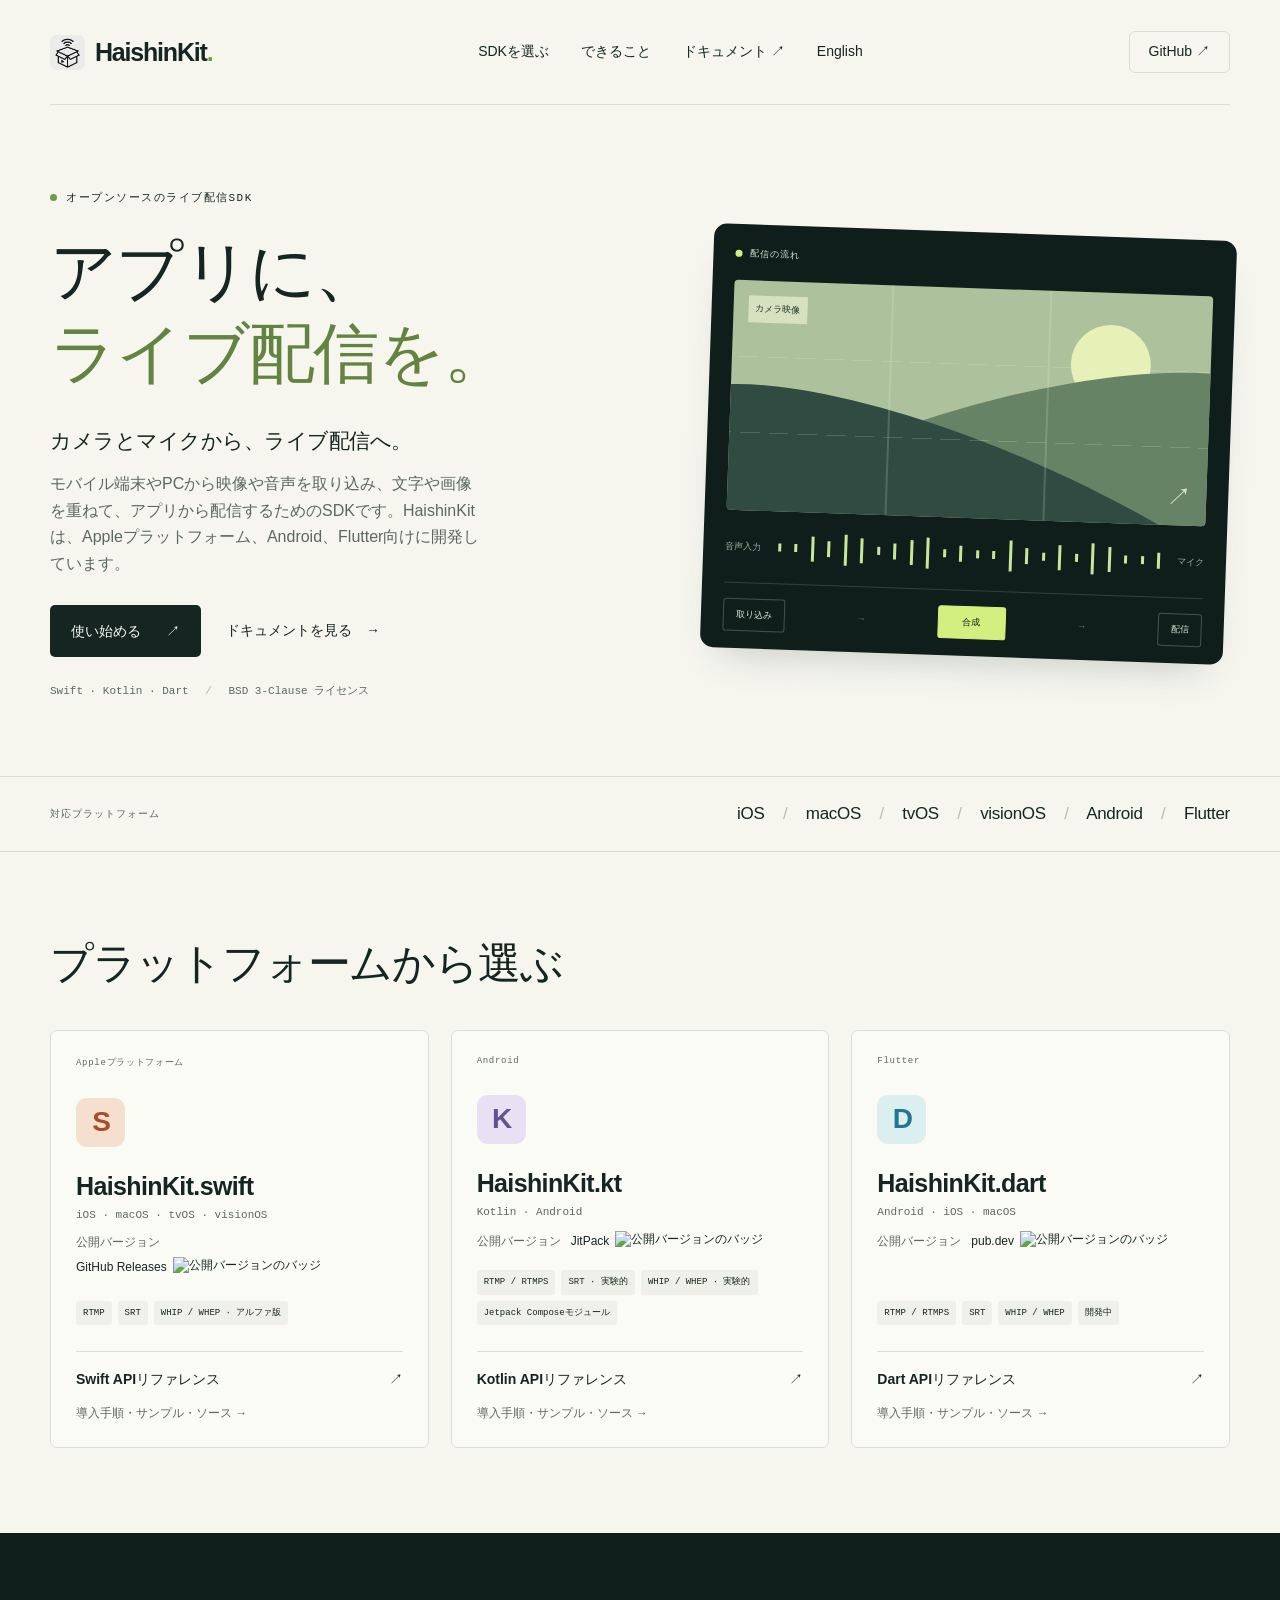
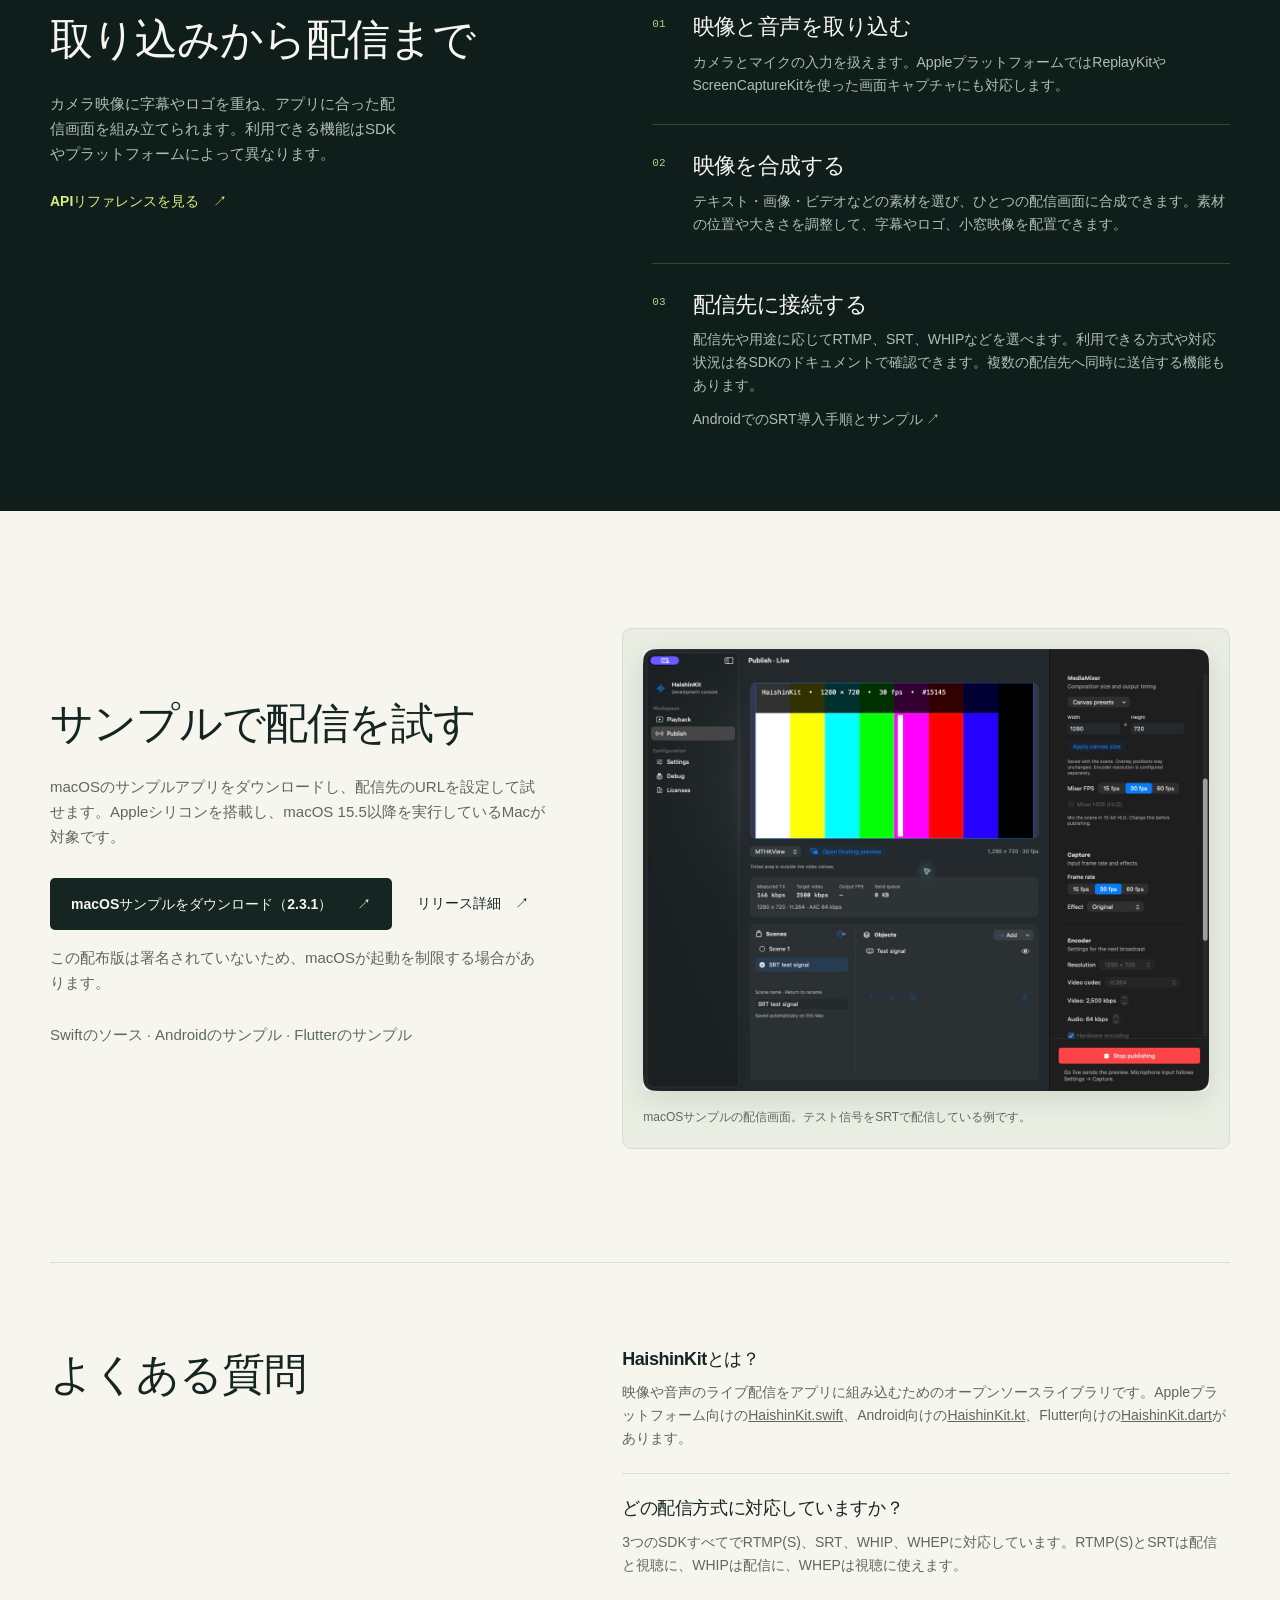
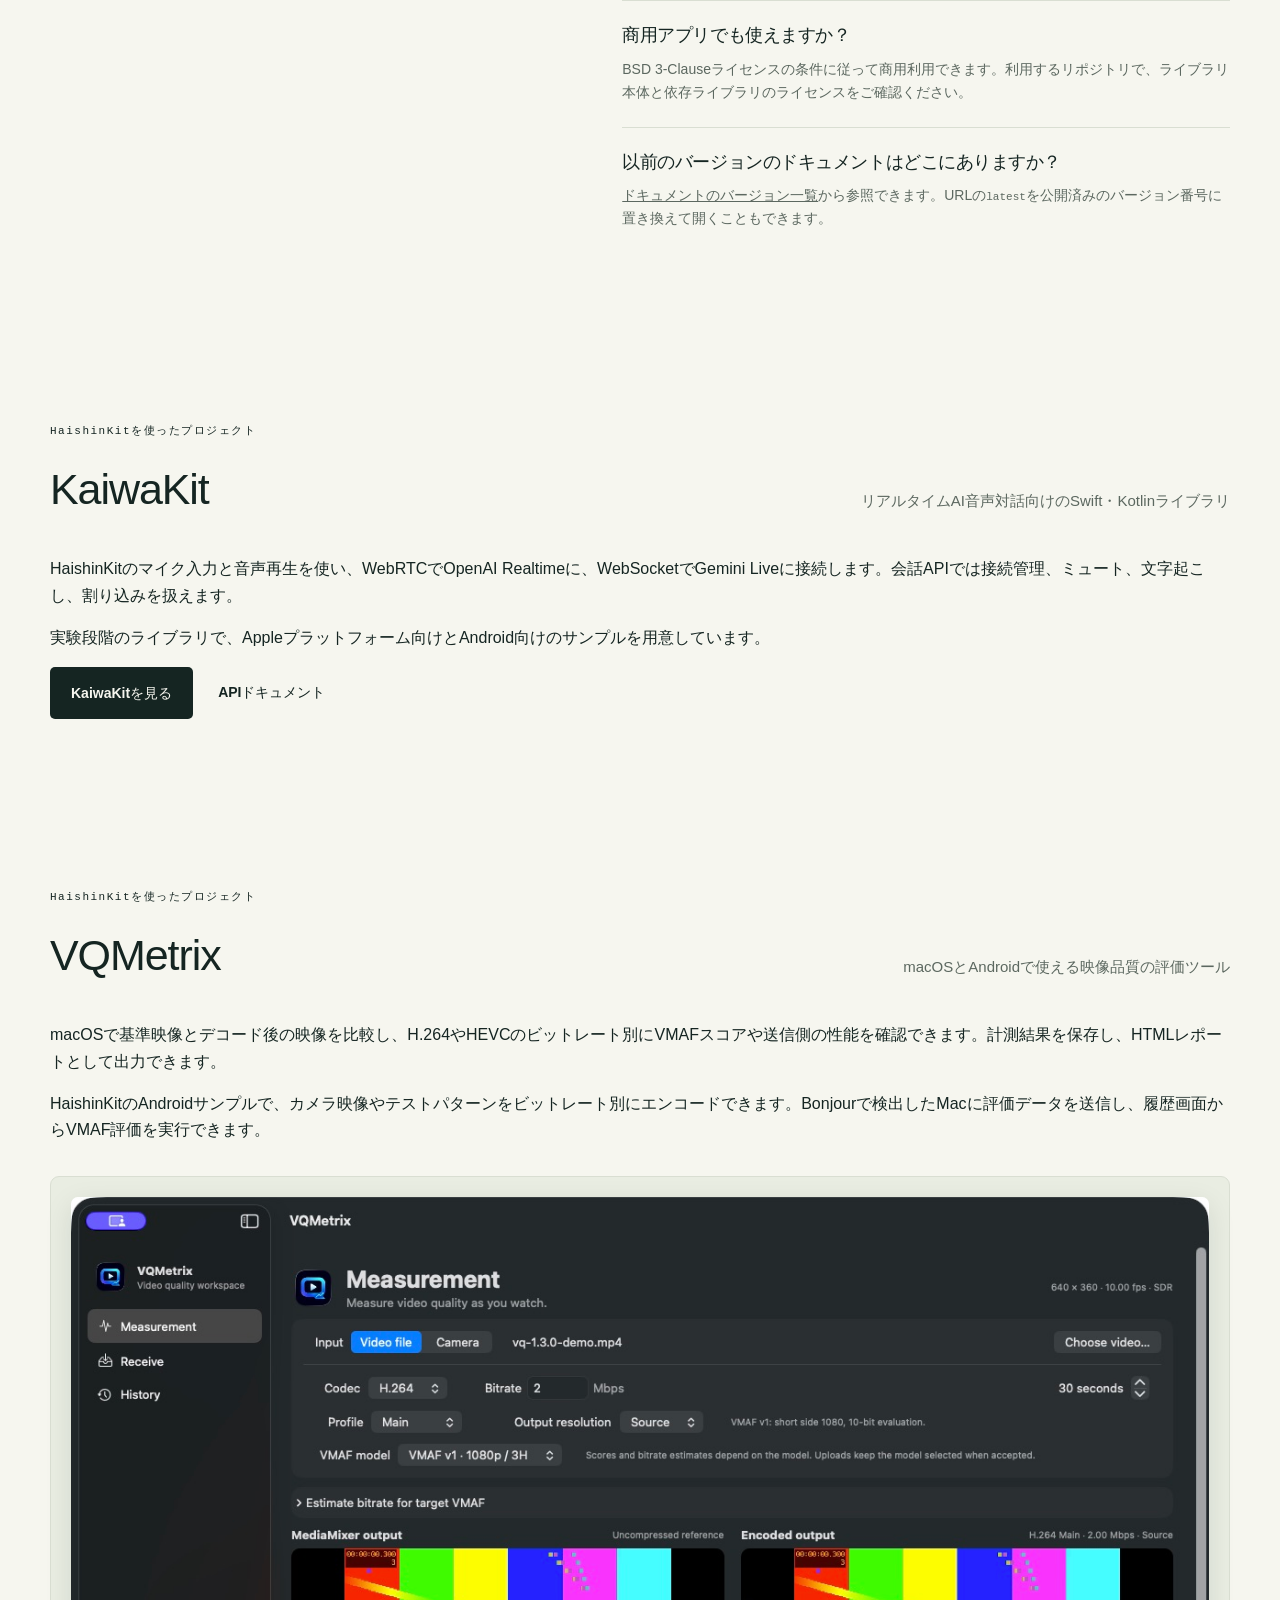
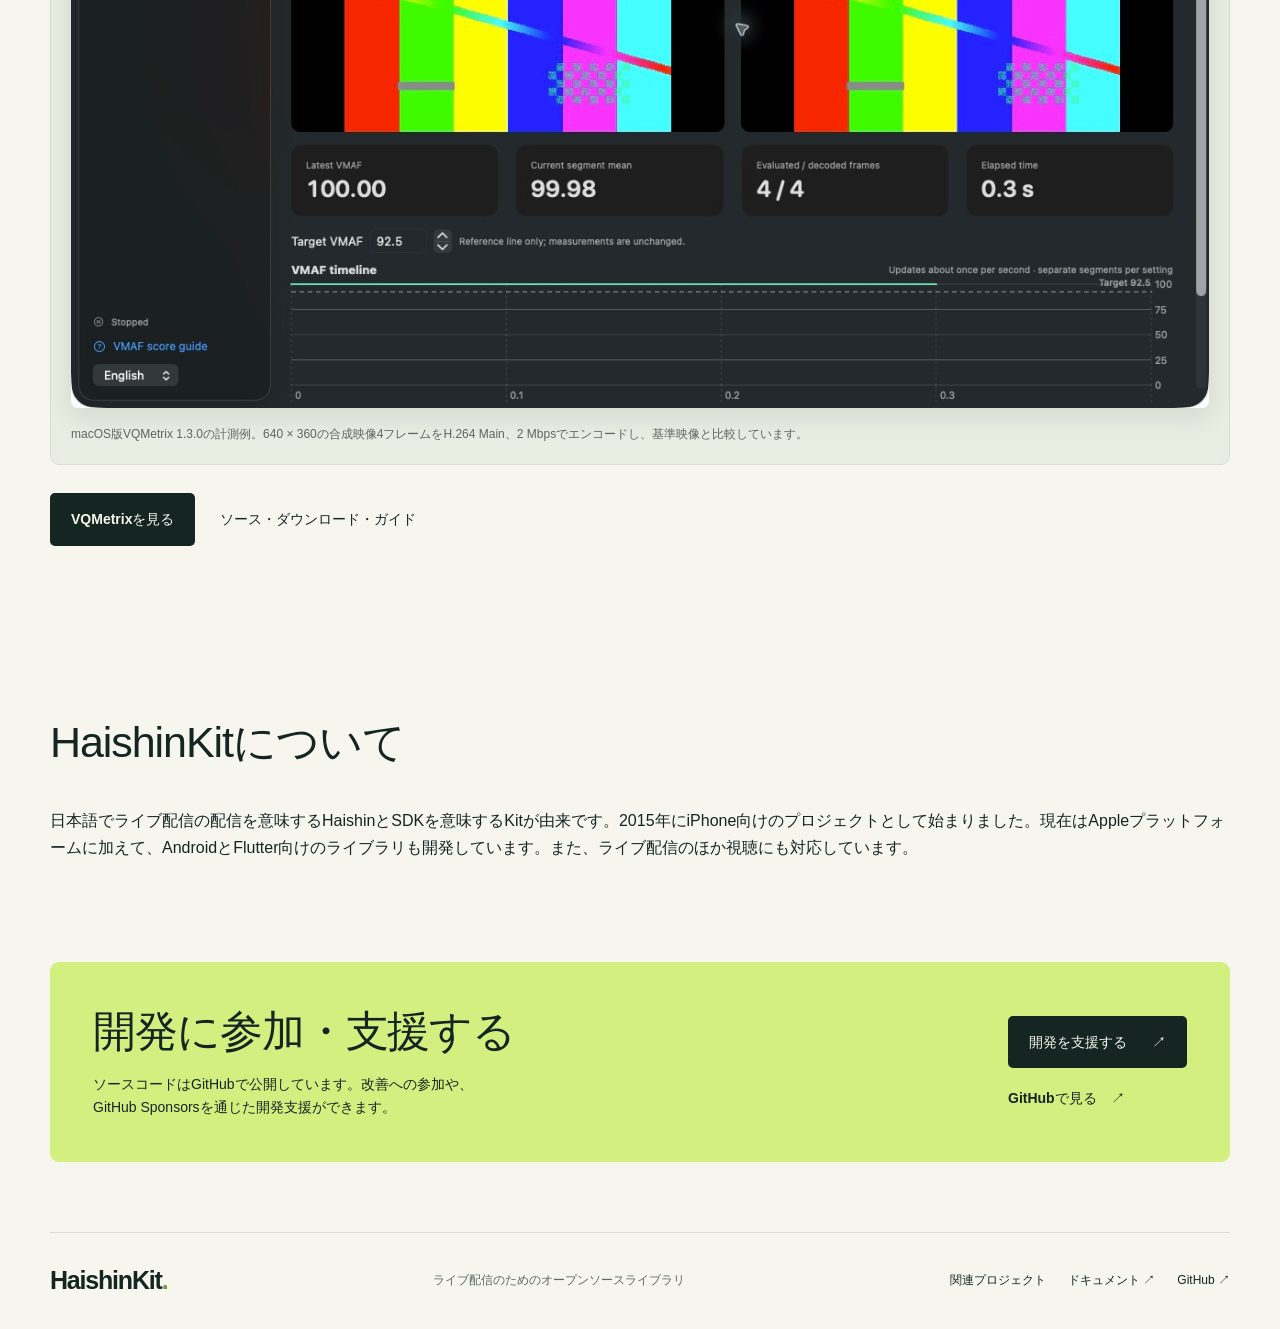
==== commit 9471a8c4: "Publish Japanese and English HaishinKit homepages" ====
--- a/index.html
+++ b/index.html
@@ -1,19 +1,22 @@
 <!DOCTYPE html>
-<html lang="en">
+<html lang="ja">
 <head>
   <meta charset="utf-8" />
   <meta name="viewport" content="width=device-width, initial-scale=1" />
-  <title>HaishinKit — Live Streaming SDKs for Swift, Android &amp; Flutter</title>
-  <meta name="description" content="Build live video apps with HaishinKit. Compose text, images and video with ScreenObject, then stream with open-source SDKs for Swift, Android and Flutter." />
+  <title>HaishinKit — アプリにライブ配信を</title>
+  <meta name="description" content="HaishinKitは、Swift、Android、Flutter向けのオープンソースライブ配信ライブラリです。カメラとマイクの入力から、映像合成、配信までをアプリに組み込めます。" />
   <meta name="theme-color" content="#101a19" />
   <link rel="canonical" href="https://haishinkit.com/" />
+  <link rel="alternate" hreflang="ja" href="https://haishinkit.com/" />
+  <link rel="alternate" hreflang="en" href="https://haishinkit.com/en/" />
+  <meta property="og:locale" content="ja_JP" />
   <link rel="icon" href="/haishinkit-icon.png" type="image/png" />
   <link rel="apple-touch-icon" href="/haishinkit-icon.png" />
   <link rel="stylesheet" href="/styles.css" />
   <meta property="og:type" content="website" />
   <meta property="og:site_name" content="HaishinKit" />
-  <meta property="og:title" content="HaishinKit — Build something live." />
-  <meta property="og:description" content="Open-source live streaming SDKs for Swift, Kotlin and Flutter. From camera and microphone to your next streaming app." />
+  <meta property="og:title" content="HaishinKit — アプリにライブ配信を" />
+  <meta property="og:description" content="カメラとマイクの入力から映像合成、ライブ配信まで。Swift、Android、Flutter向けのオープンソースSDKです。" />
   <meta property="og:url" content="https://haishinkit.com/" />
   <meta name="twitter:card" content="summary" />
   <script type="application/ld+json">
@@ -21,77 +24,91 @@
     "@context": "https://schema.org",
     "@graph": [
       {"@type":"Organization","@id":"https://haishinkit.com/#organization","name":"HaishinKit","url":"https://haishinkit.com/","sameAs":["https://github.com/HaishinKit"]},
-      {"@type":"WebSite","@id":"https://haishinkit.com/#website","name":"HaishinKit","url":"https://haishinkit.com/","inLanguage":"en","publisher":{"@id":"https://haishinkit.com/#organization"}},
-      {"@type":"WebPage","@id":"https://haishinkit.com/#webpage","url":"https://haishinkit.com/","name":"HaishinKit — Live Streaming SDKs for Swift, Android & Flutter","description":"Open-source live audio and video streaming libraries for Swift, Kotlin on Android, and Dart with Flutter.","isPartOf":{"@id":"https://haishinkit.com/#website"},"about":[{"@id":"https://haishinkit.com/#swift"},{"@id":"https://haishinkit.com/#kotlin"},{"@id":"https://haishinkit.com/#flutter"}]},
-      {"@type":"SoftwareSourceCode","@id":"https://haishinkit.com/#swift","name":"HaishinKit.swift","description":"Camera and microphone streaming library for iOS, macOS, tvOS and visionOS. Compose text, images and video with ScreenObject. Supports RTMP and SRT; WHIP/WHEP support is alpha.","codeRepository":"https://github.com/HaishinKit/HaishinKit.swift","programmingLanguage":"Swift","runtimePlatform":["iOS","macOS","tvOS","visionOS"],"license":"https://spdx.org/licenses/BSD-3-Clause.html","url":"https://docs.haishinkit.com/swift/latest/documentation/"},
-      {"@type":"SoftwareSourceCode","@id":"https://haishinkit.com/#kotlin","name":"HaishinKit.kt","description":"Camera and microphone streaming library via RTMP/RTMPS, experimental SRT and experimental WHIP/WHEP for Android. Includes media mixing and a common StreamSession API for publishing and playback.","codeRepository":"https://github.com/HaishinKit/HaishinKit.kt","programmingLanguage":"Kotlin","runtimePlatform":"Android","license":"https://spdx.org/licenses/BSD-3-Clause.html","url":"https://docs.haishinkit.com/kt/latest/"},
-      {"@type":"SoftwareSourceCode","@id":"https://haishinkit.com/#flutter","name":"HaishinKit.dart","description":"Flutter plugin for capture, mixing, RTMP, SRT, WHIP publishing and WHEP playback on Android, iOS and macOS. The plugin is under development.","codeRepository":"https://github.com/HaishinKit/HaishinKit.dart","programmingLanguage":"Dart","runtimePlatform":"Flutter","license":"https://spdx.org/licenses/BSD-3-Clause.html","url":"https://docs.haishinkit.com/dart/latest/"}
+      {"@type":"WebSite","@id":"https://haishinkit.com/#website","name":"HaishinKit","url":"https://haishinkit.com/","inLanguage":"ja","publisher":{"@id":"https://haishinkit.com/#organization"}},
+      {"@type":"WebPage","@id":"https://haishinkit.com/#webpage","url":"https://haishinkit.com/","name":"HaishinKit — アプリにライブ配信を","description":"Swift、Android、Flutter向けのオープンソースライブ配信ライブラリです。","isPartOf":{"@id":"https://haishinkit.com/#website"},"about":[{"@id":"https://haishinkit.com/#swift"},{"@id":"https://haishinkit.com/#kotlin"},{"@id":"https://haishinkit.com/#flutter"}]},
+      {"@type":"SoftwareSourceCode","@id":"https://haishinkit.com/#swift","name":"HaishinKit.swift","description":"Appleプラットフォーム向けのライブ配信ライブラリ。ScreenObjectによる映像合成とRTMP、SRTに対応し、WHIP/WHEPはアルファ版です。","codeRepository":"https://github.com/HaishinKit/HaishinKit.swift","programmingLanguage":"Swift","runtimePlatform":["iOS","macOS","tvOS","visionOS"],"license":"https://spdx.org/licenses/BSD-3-Clause.html","url":"https://docs.haishinkit.com/swift/latest/documentation/"},
+      {"@type":"SoftwareSourceCode","@id":"https://haishinkit.com/#kotlin","name":"HaishinKit.kt","description":"Android向けのライブ配信ライブラリ。RTMP/RTMPSに対応し、SRTとWHIP/WHEPは実験的サポートです。","codeRepository":"https://github.com/HaishinKit/HaishinKit.kt","programmingLanguage":"Kotlin","runtimePlatform":"Android","license":"https://spdx.org/licenses/BSD-3-Clause.html","url":"https://docs.haishinkit.com/kt/latest/"},
+      {"@type":"SoftwareSourceCode","@id":"https://haishinkit.com/#flutter","name":"HaishinKit.dart","description":"Android、iOS、macOSで映像と音声を扱う開発中のFlutterプラグインです。","codeRepository":"https://github.com/HaishinKit/HaishinKit.dart","programmingLanguage":"Dart","runtimePlatform":"Flutter","license":"https://spdx.org/licenses/BSD-3-Clause.html","url":"https://docs.haishinkit.com/dart/latest/"}
     ]
   }
   </script>
 </head>
 <body>
-  <a class="skip" href="#main">Skip to content</a>
+  <a class="skip" href="#main">本文へ移動</a>
   <header class="header wrap">
-    <a class="brand" href="/" aria-label="HaishinKit home"><img class="brand-logo" src="/haishinkit-icon.png" alt="" width="35" height="35" />HaishinKit<span class="brand-dot">.</span></a>
-    <nav aria-label="Main navigation"><a href="#sdks">SDKs</a><a href="#capabilities">Capabilities</a><a href="https://docs.haishinkit.com/">Docs <span aria-hidden="true">↗</span></a></nav>
+    <a class="brand" href="/" aria-label="HaishinKit トップ"><img class="brand-logo" src="/haishinkit-icon.png" alt="" width="35" height="35" />HaishinKit<span class="brand-dot">.</span></a>
+    <nav aria-label="メインナビゲーション"><a href="#sdks">SDKを選ぶ</a><a href="#capabilities">できること</a><a href="https://docs.haishinkit.com/">ドキュメント <span aria-hidden="true">↗</span></a><a href="/en/" hreflang="en" lang="en">English</a></nav>
     <a class="header-github" href="https://github.com/HaishinKit">GitHub <span aria-hidden="true">↗</span></a>
   </header>
   <main id="main">
     <section class="hero wrap" aria-labelledby="hero-title">
       <div class="hero-copy">
-        <p class="eyebrow"><span class="status-dot" aria-hidden="true"></span> OPEN SOURCE. ON AIR.</p>
-        <h1 id="hero-title">Build something<br /><em>live.</em></h1>
-        <p class="lead">Live streaming, inside your app.</p>
-        <p class="hero-description">Compose your broadcast with ScreenObject: bring text, images and video together in your stream. HaishinKit brings capture, composition and streaming APIs to Swift, Kotlin and Flutter.</p>
-        <div class="actions"><a class="button primary" href="#sdks">Choose your SDK <span aria-hidden="true">↗</span></a><a class="text-link" href="https://docs.haishinkit.com/">Explore the docs <span aria-hidden="true">→</span></a></div>
-        <p class="hero-note">Swift · Kotlin · Dart <span aria-hidden="true">/</span> BSD 3-Clause licensed</p>
+        <p class="eyebrow"><span class="status-dot" aria-hidden="true"></span> オープンソースのライブ配信SDK</p>
+        <h1 id="hero-title">アプリに、<br /><em>ライブ配信を。</em></h1>
+        <p class="lead">カメラとマイクから、ライブ配信へ。</p>
+        <p class="hero-description">モバイル端末やPCから映像や音声を取り込み、文字や画像を重ねて、アプリから配信するためのSDKです。HaishinKitは、Appleプラットフォーム、Android、Flutter向けに開発しています。</p>
+        <div class="actions"><a class="button primary" href="#sdks">使い始める <span aria-hidden="true">↗</span></a><a class="text-link" href="https://docs.haishinkit.com/">ドキュメントを見る <span aria-hidden="true">→</span></a></div>
+        <p class="hero-note">Swift · Kotlin · Dart <span aria-hidden="true">/</span> BSD 3-Clause ライセンス</p>
       </div>
-      <div class="studio" role="img" aria-label="Illustrated streaming pipeline: camera and microphone inputs, HaishinKit media mixing, and stream output. This is a conceptual illustration, not a live stream.">
-        <div class="studio-top"><span><i class="status-dot" aria-hidden="true"></i> STREAMING PIPELINE</span><span class="studio-counter">01 / HK</span></div>
-        <div class="viewfinder"><div class="sun"></div><div class="landscape back"></div><div class="landscape front"></div><div class="viewfinder-grid"></div><span class="frame-label">CAMERA INPUT</span><span class="frame-corner">↗</span></div>
-        <div class="audio-line"><span>AUDIO IN</span><div class="wave" aria-hidden="true"><i></i><i></i><i></i><i></i><i></i><i></i><i></i><i></i><i></i><i></i><i></i><i></i><i></i><i></i><i></i><i></i><i></i><i></i><i></i><i></i><i></i><i></i><i></i><i></i></div><span>MIC</span></div>
-        <div class="pipeline"><span>CAPTURE</span><b>→</b><span class="pipeline-active">MIX</span><b>→</b><span>STREAM</span></div>
-        <div class="studio-bottom"><span>YOUR APP. YOUR BROADCAST.</span><span aria-hidden="true">● ● ●</span></div>
+      <div class="studio" role="img" aria-label="配信の概念図。カメラとマイクの入力をHaishinKitで合成し、配信します。">
+        <div class="studio-top"><span><i class="status-dot" aria-hidden="true"></i> 配信の流れ</span></div>
+        <div class="viewfinder"><div class="sun"></div><div class="landscape back"></div><div class="landscape front"></div><div class="viewfinder-grid"></div><span class="frame-label">カメラ映像</span><span class="frame-corner">↗</span></div>
+        <div class="audio-line"><span>音声入力</span><div class="wave" aria-hidden="true"><i></i><i></i><i></i><i></i><i></i><i></i><i></i><i></i><i></i><i></i><i></i><i></i><i></i><i></i><i></i><i></i><i></i><i></i><i></i><i></i><i></i><i></i><i></i><i></i></div><span>マイク</span></div>
+        <div class="pipeline"><span>取り込み</span><b>→</b><span class="pipeline-active">合成</span><b>→</b><span>配信</span></div>
+
       </div>
     </section>
-    <div class="platform-strip"><div class="wrap"><span>MADE FOR YOUR STACK</span><p>iOS <span>/</span> macOS <span>/</span> tvOS <span>/</span> visionOS <span>/</span> Android <span>/</span> Flutter</p></div></div>
+    <div class="platform-strip"><div class="wrap"><span>対応プラットフォーム</span><p>iOS <span>/</span> macOS <span>/</span> tvOS <span>/</span> visionOS <span>/</span> Android <span>/</span> Flutter</p></div></div>
     <section id="sdks" class="section wrap" aria-labelledby="sdks-title">
-      <div class="section-heading"><div><p class="eyebrow">01 / THE LIBRARIES</p><h2 id="sdks-title">Your platform.<br />Your starting point.</h2></div><p>Native APIs where you need them.<br />Open source all the way down.</p></div>
+      <div class="section-heading"><div><h2 id="sdks-title">プラットフォームから選ぶ</h2></div></div>
       <div class="sdk-grid">
-        <article id="swift" class="sdk"><div class="sdk-meta"><span>01</span><span>APPLE PLATFORMS</span></div><div class="language-icon swift-icon" aria-hidden="true">S<span>↗</span></div><h3>HaishinKit.swift</h3><p class="sdk-platform">iOS · macOS · tvOS · visionOS</p><p>Build with Swift for camera and microphone capture, ScreenObject composition, and live publishing or playback.</p><div class="tags"><span>RTMP</span><span>SRT</span><span>WHIP / WHEP · alpha</span></div><a class="sdk-doc" href="https://docs.haishinkit.com/swift/latest/documentation/">Swift API reference <span aria-hidden="true">↗</span></a><a class="source-link" href="https://github.com/HaishinKit/HaishinKit.swift">Source, setup &amp; examples <span aria-hidden="true">→</span></a></article>
-        <article id="kotlin" class="sdk"><div class="sdk-meta"><span>02</span><span>ANDROID</span></div><div class="language-icon kotlin-icon" aria-hidden="true">K</div><h3>HaishinKit.kt</h3><p class="sdk-platform">Kotlin · Android</p><p>Bring RTMP/RTMPS, experimental SRT and experimental WHIP/WHEP streaming to Android with camera and microphone APIs, video mixing, and multiple stream outputs. Use a common StreamSession API for publishing and playback.</p><div class="tags"><span>RTMP / RTMPS</span><span>SRT · experimental</span><span>WHIP / WHEP · experimental</span><span>Jetpack Compose module</span></div><p>Optional Vulkan output is available on Android API 28+ with OpenGL fallback.</p><a class="sdk-doc" href="https://docs.haishinkit.com/kt/latest/">Kotlin API reference <span aria-hidden="true">↗</span></a><a class="source-link" href="https://github.com/HaishinKit/HaishinKit.kt">Source, setup &amp; examples <span aria-hidden="true">→</span></a></article>
-        <article id="flutter" class="sdk"><div class="sdk-meta"><span>03</span><span>FLUTTER</span></div><div class="language-icon dart-icon" aria-hidden="true">D<span>↗</span></div><h3>HaishinKit.dart</h3><p class="sdk-platform">Android · iOS · macOS</p><p>Capture and mix media in Flutter, publish over RTMP, SRT or WHIP, and play back with RTMP, SRT or WHEP. The plugin is under development; review its current limitations before adopting.</p><div class="tags"><span>RTMP</span><span>SRT</span><span>WHIP / WHEP</span><span>Under development</span></div><a class="sdk-doc" href="https://docs.haishinkit.com/dart/latest/">Dart API reference <span aria-hidden="true">↗</span></a><a class="source-link" href="https://github.com/HaishinKit/HaishinKit.dart">Source, setup &amp; examples <span aria-hidden="true">→</span></a></article>
+        <article id="swift" class="sdk"><div class="sdk-meta"><span>Appleプラットフォーム</span></div><div class="language-icon swift-icon" aria-hidden="true">S</div><h3>HaishinKit.swift</h3><p class="sdk-platform">iOS · macOS · tvOS · visionOS</p><div class="sdk-release"><span>公開バージョン</span><a href="https://github.com/HaishinKit/HaishinKit.swift/releases/latest">GitHub Releases <img src="https://img.shields.io/github/v/release/HaishinKit/HaishinKit.swift" alt="公開バージョンのバッジ" height="20" /></a></div><div class="tags"><span>RTMP</span><span>SRT</span><span>WHIP / WHEP · アルファ版</span></div><a class="sdk-doc" href="https://docs.haishinkit.com/swift/latest/documentation/">Swift APIリファレンス <span aria-hidden="true">↗</span></a><a class="source-link" href="https://github.com/HaishinKit/HaishinKit.swift">導入手順・サンプル・ソース <span aria-hidden="true">→</span></a></article>
+        <article id="kotlin" class="sdk"><div class="sdk-meta"><span>Android</span></div><div class="language-icon kotlin-icon" aria-hidden="true">K</div><h3>HaishinKit.kt</h3><p class="sdk-platform">Kotlin · Android</p><div class="sdk-release"><span>公開バージョン</span><a href="https://jitpack.io/#HaishinKit/HaishinKit~kt">JitPack <img src="https://jitpack.io/v/HaishinKit/HaishinKit~kt.svg" alt="公開バージョンのバッジ" height="20" /></a></div><div class="tags"><span>RTMP / RTMPS</span><span>SRT · 実験的</span><span>WHIP / WHEP · 実験的</span><span>Jetpack Composeモジュール</span></div><a class="sdk-doc" href="https://docs.haishinkit.com/kt/latest/">Kotlin APIリファレンス <span aria-hidden="true">↗</span></a><a class="source-link" href="https://github.com/HaishinKit/HaishinKit.kt">導入手順・サンプル・ソース <span aria-hidden="true">→</span></a></article>
+        <article id="flutter" class="sdk"><div class="sdk-meta"><span>Flutter</span></div><div class="language-icon dart-icon" aria-hidden="true">D</div><h3>HaishinKit.dart</h3><p class="sdk-platform">Android · iOS · macOS</p><div class="sdk-release"><span>公開バージョン</span><a href="https://pub.dev/packages/haishin_kit">pub.dev <img src="https://img.shields.io/pub/v/haishin_kit.svg" alt="公開バージョンのバッジ" height="20" /></a></div><div class="tags"><span>RTMP / RTMPS</span><span>SRT</span><span>WHIP / WHEP</span><span>開発中</span></div><a class="sdk-doc" href="https://docs.haishinkit.com/dart/latest/">Dart APIリファレンス <span aria-hidden="true">↗</span></a><a class="source-link" href="https://github.com/HaishinKit/HaishinKit.dart">導入手順・サンプル・ソース <span aria-hidden="true">→</span></a></article>
       </div>
     </section>
-    <section id="capabilities" class="capabilities" aria-labelledby="capabilities-title"><div class="wrap capability-layout"><div><p class="eyebrow">02 / FROM INPUT TO OUTPUT</p><h2 id="capabilities-title">More than<br />a camera feed.</h2><p class="capability-intro">ScreenObject is at the heart of HaishinKit’s visual composition. Draw and arrange multiple objects in your video to create a broadcast that feels like your app. Available object types differ by SDK and platform.</p><a class="text-link" href="https://docs.haishinkit.com/">Explore the APIs <span aria-hidden="true">↗</span></a></div><div class="feature-list"><article><span>01</span><div><h3>Capture the moment</h3><p>Work with camera and microphone inputs. On Apple platforms, explore screen capture with ReplayKit and ScreenCaptureKit.</p></div></article><article><span>02</span><div><h3>Compose with ScreenObject</h3><p>In HaishinKit.swift, combine TextScreenObject, ImageScreenObject and VideoScreenObject for text, images and camera video. Add video assets with AssetScreenObject or incoming stream video with StreamScreenObject, subject to platform support.</p><p>Arrange objects with size, alignment and layout margins, and group them with ScreenObjectContainer. Build watermarks, captions, picture-in-picture views and custom broadcast layouts.</p><p><a href="https://docs.haishinkit.com/swift/latest/documentation/haishinkit/screenobject/">Explore the ScreenObject API ↗</a></p></div></article><article><span>03</span><div><h3>Reach your streaming service</h3><p>Publish or play back over RTMP/RTMPS on Swift and Android. SRT is available in Swift and as an experimental Android module, with MPEG-TS transport and encryption support. Publish with WHIP or play back with WHEP through the RTC modules: alpha on Swift and experimental on Android. Flutter exposes RTMP, SRT, WHIP and WHEP on Android, iOS and macOS. Multi-streaming lets you send to separate services.</p><p><a href="https://github.com/HaishinKit/HaishinKit.kt/blob/master/srt/README.md">Android SRT setup and examples ↗</a></p></div></article></div></div></section>
-    <section class="section wrap start" aria-labelledby="start-title"><div><p class="eyebrow">03 / FIRST FRAME</p><h2 id="start-title">From repo<br />to your first stream.</h2><p>Start with the example app for your platform.<br />Connect your own streaming endpoint, then build from there.</p><a class="button primary" href="https://github.com/HaishinKit/HaishinKit.swift/tree/main/Examples">Explore Swift examples <span aria-hidden="true">↗</span></a></div><div class="terminal"><div class="terminal-top"><span aria-hidden="true">● ● ●</span><span>SWIFT / QUICK START</span></div><pre><code><span class="comment"># Get the library and example apps</span>
-git clone https://github.com/HaishinKit/HaishinKit.swift.git
-cd HaishinKit.swift
-
-<span class="comment"># Open the examples in Xcode</span>
-open Examples/Examples.xcodeproj</code></pre><p>Using another platform? <a href="https://github.com/HaishinKit/HaishinKit.kt">Android examples ↗</a> <a href="https://github.com/HaishinKit/HaishinKit.dart">Flutter examples ↗</a></p></div></section>
-    <section class="faq section wrap" aria-labelledby="faq-title"><div><p class="eyebrow">04 / GOOD TO KNOW</p><h2 id="faq-title">A few answers<br />before you build.</h2></div><div class="answers"><article><h3>What is HaishinKit?</h3><p>HaishinKit is a family of open-source audio and video streaming libraries. HaishinKit.swift targets Apple platforms, HaishinKit.kt targets Android, and HaishinKit.dart provides a Flutter interface.</p></article><article><h3>What can I draw with ScreenObject?</h3><p>ScreenObject lets you compose multiple visual objects into the outgoing video, rather than only displaying overlays in your app’s interface. In the Swift SDK, supported objects include text, images, camera video, video assets and incoming stream video. Use containers to group objects and control their layout. Object availability varies by platform; AssetScreenObject is not available on visionOS.</p></article><article><h3>Which streaming protocols are supported?</h3><p>RTMP is available across the projects, with RTMPS support in the Swift and Android SDKs. HaishinKit.swift supports SRT and includes alpha WHIP/WHEP support. HaishinKit.kt offers experimental SRT publishing and playback with H.264/H.265 and AAC over MPEG-TS, plus experimental WHIP/WHEP with H.264 and Opus. HaishinKit.dart exposes RTMP, SRT, WHIP publishing and WHEP playback on Android, iOS and macOS. Protocol availability and maturity differ by SDK and version.</p></article><article><h3>Can I use HaishinKit in a commercial app?</h3><p>The SDKs use the BSD 3-Clause license, which permits commercial use subject to its terms. Review the license and third-party dependency licenses in your chosen repository.</p></article><article><h3>Where are the docs for an older version?</h3><p>Visit <a href="https://docs.haishinkit.com/#versions">documentation versions</a>. Replace <code>latest</code> with a published version in <code>/swift/$version/documentation/</code>, <code>/kt/$version/</code> or <code>/dart/$version/</code>.</p></article></div></section>
+    <section id="capabilities" class="capabilities" aria-labelledby="capabilities-title"><div class="wrap capability-layout"><div><h2 id="capabilities-title">取り込みから配信まで</h2><p class="capability-intro">カメラ映像に字幕やロゴを重ね、アプリに合った配信画面を組み立てられます。利用できる機能はSDKやプラットフォームによって異なります。</p><a class="text-link" href="https://docs.haishinkit.com/">APIリファレンスを見る <span aria-hidden="true">↗</span></a></div><div class="feature-list"><article><span>01</span><div><h3>映像と音声を取り込む</h3><p>カメラとマイクの入力を扱えます。AppleプラットフォームではReplayKitやScreenCaptureKitを使った画面キャプチャにも対応します。</p></div></article><article><span>02</span><div><h3>映像を合成する</h3><p>テキスト・画像・ビデオなどの素材を選び、ひとつの配信画面に合成できます。素材の位置や大きさを調整して、字幕やロゴ、小窓映像を配置できます。</p></div></article><article><span>03</span><div><h3>配信先に接続する</h3><p>配信先や用途に応じてRTMP、SRT、WHIPなどを選べます。利用できる方式や対応状況は各SDKのドキュメントで確認できます。複数の配信先へ同時に送信する機能もあります。</p><p><a href="https://github.com/HaishinKit/HaishinKit.kt/blob/master/srt/README.md">AndroidでのSRT導入手順とサンプル ↗</a></p></div></article></div></div></section>
+    <section class="section wrap start" aria-labelledby="start-title">
+  <div>
+    <h2 id="start-title">サンプルで配信を試す</h2>
+    <p>macOSのサンプルアプリをダウンロードし、配信先のURLを設定して試せます。Appleシリコンを搭載し、macOS 15.5以降を実行しているMacが対象です。</p>
+    <div class="actions">
+      <a class="button primary" href="https://github.com/HaishinKit/HaishinKit.swift/releases/download/2.3.1/HaishinKit-macOS-2.3.1-arm64-unsigned.zip">macOSサンプルをダウンロード（2.3.1） <span aria-hidden="true">↗</span></a>
+      <a class="text-link" href="https://github.com/HaishinKit/HaishinKit.swift/releases/tag/2.3.1">リリース詳細 <span aria-hidden="true">↗</span></a>
+    </div>
+    <p class="source-link">この配布版は署名されていないため、macOSが起動を制限する場合があります。</p>
+    <p class="source-link"><a href="https://github.com/HaishinKit/HaishinKit.swift/tree/main/Examples">Swiftのソース</a> · <a href="https://github.com/HaishinKit/HaishinKit.kt">Androidのサンプル</a> · <a href="https://github.com/HaishinKit/HaishinKit.dart">Flutterのサンプル</a></p>
+  </div>
+  <figure class="project-screenshot">
+    <img src="/images/macos-sample-publish.png" alt="macOSのHaishinKitサンプルでカラーバーのテスト信号をSRT配信している画面" width="1280" height="1000" loading="lazy" decoding="async" />
+    <figcaption>macOSサンプルの配信画面。テスト信号をSRTで配信している例です。</figcaption>
+  </figure>
+</section>
+    <section class="faq section wrap" aria-labelledby="faq-title"><div><h2 id="faq-title">よくある質問</h2></div><div class="answers"><article><h3>HaishinKitとは？</h3><p>映像や音声のライブ配信をアプリに組み込むためのオープンソースライブラリです。Appleプラットフォーム向けの<a href="https://github.com/HaishinKit/HaishinKit.swift">HaishinKit.swift</a>、Android向けの<a href="https://github.com/HaishinKit/HaishinKit.kt">HaishinKit.kt</a>、Flutter向けの<a href="https://github.com/HaishinKit/HaishinKit.dart">HaishinKit.dart</a>があります。</p></article><article><h3>どの配信方式に対応していますか？</h3><p>3つのSDKすべてでRTMP(S)、SRT、WHIP、WHEPに対応しています。RTMP(S)とSRTは配信と視聴に、WHIPは配信に、WHEPは視聴に使えます。</p></article><article><h3>商用アプリでも使えますか？</h3><p>BSD 3-Clauseライセンスの条件に従って商用利用できます。利用するリポジトリで、ライブラリ本体と依存ライブラリのライセンスをご確認ください。</p></article><article><h3>以前のバージョンのドキュメントはどこにありますか？</h3><p><a href="https://docs.haishinkit.com/#versions">ドキュメントのバージョン一覧</a>から参照できます。URLの<code>latest</code>を公開済みのバージョン番号に置き換えて開くこともできます。</p></article></div></section>
 <section id="related" class="section wrap" aria-labelledby="related-title">
-  <div class="section-heading"><div><p class="eyebrow">BUILT WITH HAISHINKIT</p><h2 id="related-title">Voice conversations.<br />Meet KaiwaKit.</h2></div><p>Native Swift and Kotlin libraries<br />for real-time AI voice apps.</p></div>
-  <p>KaiwaKit builds on HaishinKit to connect microphone capture and audio playback with OpenAI Realtime over WebRTC and Gemini Live over WebSocket. Its conversation API covers connection lifecycle, mute, transcripts and interruptions.</p>
-  <p>This experimental library includes Apple and Android example apps.</p>
-  <div class="actions"><a class="button primary" href="https://github.com/shogo4405/KaiwaKit">Explore KaiwaKit</a><a class="text-link" href="https://github.com/shogo4405/KaiwaKit#-api-documentation">API documentation</a></div>
+  <div class="section-heading"><div><p class="eyebrow">HaishinKitを使ったプロジェクト</p><h2 id="related-title">KaiwaKit</h2></div><p>リアルタイムAI音声対話向けのSwift・Kotlinライブラリ</p></div>
+  <p>HaishinKitのマイク入力と音声再生を使い、WebRTCでOpenAI Realtimeに、WebSocketでGemini Liveに接続します。会話APIでは接続管理、ミュート、文字起こし、割り込みを扱えます。</p>
+  <p>実験段階のライブラリで、Appleプラットフォーム向けとAndroid向けのサンプルを用意しています。</p>
+  <div class="actions"><a class="button primary" href="https://github.com/shogo4405/KaiwaKit">KaiwaKitを見る</a><a class="text-link" href="https://github.com/shogo4405/KaiwaKit#-api-documentation">APIドキュメント</a></div>
 </section>
 <section id="vqmetrix" class="section wrap" aria-labelledby="vqmetrix-title">
-  <div class="section-heading"><div><p class="eyebrow">BUILT WITH HAISHINKIT</p><h2 id="vqmetrix-title">Measure your video.<br />Meet VQMetrix.</h2></div><p>Video quality development tools<br />for macOS and Android workflows.</p></div>
-  <p>Compare reference and decoded video on macOS, explore H.264 and HEVC at different bitrates, and inspect VMAF scores and sender performance. Save measurement runs and export HTML reports to review your results.</p>
-  <p>With the HaishinKit Android example app, capture reference video from a camera or test pattern and encode bitrate variants. Transfer evaluation packages to the Mac over your local network, discover the receiver with Bonjour, and queue VMAF evaluations in History.</p>
+  <div class="section-heading"><div><p class="eyebrow">HaishinKitを使ったプロジェクト</p><h2 id="vqmetrix-title">VQMetrix</h2></div><p>macOSとAndroidで使える映像品質の評価ツール</p></div>
+  <p>macOSで基準映像とデコード後の映像を比較し、H.264やHEVCのビットレート別にVMAFスコアや送信側の性能を確認できます。計測結果を保存し、HTMLレポートとして出力できます。</p>
+  <p>HaishinKitのAndroidサンプルで、カメラ映像やテストパターンをビットレート別にエンコードできます。Bonjourで検出したMacに評価データを送信し、履歴画面からVMAF評価を実行できます。</p>
 <figure class="project-screenshot">
-  <a href="https://haishinkit.github.io/VQMetrix/" aria-label="Explore VQMetrix, shown here measuring video quality on macOS">
-    <img src="/images/vqmetrix-measurement.png" alt="VQMetrix on macOS comparing reference and H.264 encoded test-pattern video, with VMAF scores and a quality timeline." width="1240" height="884" loading="lazy" decoding="async" />
+  <a href="https://haishinkit.github.io/VQMetrix/" aria-label="VQMetrixのサイトを開く">
+    <img src="/images/vqmetrix-measurement.png" alt="macOS版VQMetrixで基準映像とH.264のテスト映像を比較し、VMAFスコアと品質の推移を表示した画面。" width="1240" height="884" loading="lazy" decoding="async" />
   </a>
-  <figcaption>VQMetrix 1.3.0 on macOS: reference and encoded video, VMAF scores and timeline. Shown here with four synthetic 640 × 360 frames encoded as H.264 Main at 2 Mbps; these scores describe this sample, not a general codec benchmark.</figcaption>
+  <figcaption>macOS版VQMetrix 1.3.0の計測例。640 × 360の合成映像4フレームをH.264 Main、2 Mbpsでエンコードし、基準映像と比較しています。</figcaption>
 </figure>
-  <div class="actions"><a class="button primary" href="https://haishinkit.github.io/VQMetrix/">Explore VQMetrix</a><a class="text-link" href="https://github.com/HaishinKit/VQMetrix">Source, downloads &amp; guides</a></div>
+  <div class="actions"><a class="button primary" href="https://haishinkit.github.io/VQMetrix/">VQMetrixを見る</a><a class="text-link" href="https://github.com/HaishinKit/VQMetrix">ソース・ダウンロード・ガイド</a></div>
 </section>
-    <section class="support wrap" aria-labelledby="support-title"><div><p class="eyebrow">BUILT IN THE OPEN</p><h2 id="support-title">Help keep it live.</h2><p>Explore the code, contribute an improvement, or support development through GitHub Sponsors.</p></div><div class="actions"><a class="button primary" href="https://github.com/sponsors/shogo4405">Sponsor the project <span aria-hidden="true">↗</span></a><a class="text-link" href="https://github.com/HaishinKit">Find us on GitHub <span aria-hidden="true">↗</span></a></div></section>
+    <section id="about" class="section wrap" aria-labelledby="about-title">
+      <div class="section-heading"><h2 id="about-title">HaishinKitについて</h2></div>
+      <p>日本語でライブ配信の配信を意味するHaishinとSDKを意味するKitが由来です。2015年にiPhone向けのプロジェクトとして始まりました。現在はAppleプラットフォームに加えて、AndroidとFlutter向けのライブラリも開発しています。また、ライブ配信のほか視聴にも対応しています。</p>
+    </section>
+    <section class="support wrap" aria-labelledby="support-title"><div><h2 id="support-title">開発に参加・支援する</h2><p>ソースコードはGitHubで公開しています。改善への参加や、GitHub Sponsorsを通じた開発支援ができます。</p></div><div class="actions"><a class="button primary" href="https://github.com/sponsors/shogo4405">開発を支援する <span aria-hidden="true">↗</span></a><a class="text-link" href="https://github.com/HaishinKit">GitHubで見る <span aria-hidden="true">↗</span></a></div></section>
   </main>
-  <footer class="wrap footer"><a class="brand" href="/">HaishinKit<span class="brand-dot">.</span></a><p>Open-source tools. Live possibilities.</p><nav aria-label="Footer"><a href="#related">Projects</a><a href="https://docs.haishinkit.com/">Documentation ↗</a><a href="https://github.com/HaishinKit">GitHub ↗</a></nav></footer>
+  <footer class="wrap footer"><a class="brand" href="/">HaishinKit<span class="brand-dot">.</span></a><p>ライブ配信のためのオープンソースライブラリ</p><nav aria-label="フッターナビゲーション"><a href="#related">関連プロジェクト</a><a href="https://docs.haishinkit.com/">ドキュメント ↗</a><a href="https://github.com/HaishinKit">GitHub ↗</a></nav></footer>
 </body>
 </html>
--- a/styles.css
+++ b/styles.css
@@ -8,3 +8,21 @@
 
 /* Actual application screenshots in related-project sections. */
 .project-screenshot{margin:32px 0 28px;padding:20px;background:#e9ede2;border:1px solid var(--line);border-radius:9px}.project-screenshot>a{display:block;border-radius:7px}.project-screenshot img{display:block;width:100%;height:auto;border-radius:7px;box-shadow:0 8px 28px #101a191a}.project-screenshot figcaption{max-width:900px;margin:16px 0 0;font-size:12px;line-height:1.7;color:var(--muted)}@media(max-width:760px){.project-screenshot{padding:10px;margin-block:24px}.project-screenshot figcaption{margin-top:12px}}
+
+/* Japanese headings use a tighter type scale to fit the shared layout. */
+html[lang="ja"]{font-family:-apple-system,BlinkMacSystemFont,"Hiragino Sans","Yu Gothic",Meiryo,sans-serif}
+html[lang="ja"] h1,html[lang="ja"] h2,html[lang="ja"] h3{letter-spacing:-.025em;line-height:1.25}
+html[lang="ja"] .hero h1{font-size:clamp(35px,5.15vw,66px)}
+html[lang="ja"] .hero h1 em{white-space:nowrap}
+html[lang="ja"] h2,html[lang="ja"] .capabilities h2,html[lang="ja"] .support h2{font-size:clamp(27px,3.6vw,43px)}
+html[lang="ja"] .feature-list p+p{margin-top:.75em}
+html[lang="ja"] .pipeline{border-bottom:0;padding-bottom:0}
+
+@media(max-width:520px){
+  .header{height:auto;flex-wrap:wrap;justify-content:flex-start;gap:14px;padding-block:16px}
+  .header nav{width:100%;flex-wrap:wrap}
+}
+
+.sdk-release{display:flex;flex-wrap:wrap;align-items:center;gap:6px 10px;margin:-7px 0 19px;font-size:12px;color:var(--muted)}
+.sdk-release a{display:inline-flex;flex-wrap:wrap;align-items:center;gap:6px;color:var(--ink)}
+.sdk-release img{display:block;height:20px;max-width:100%;object-fit:contain}
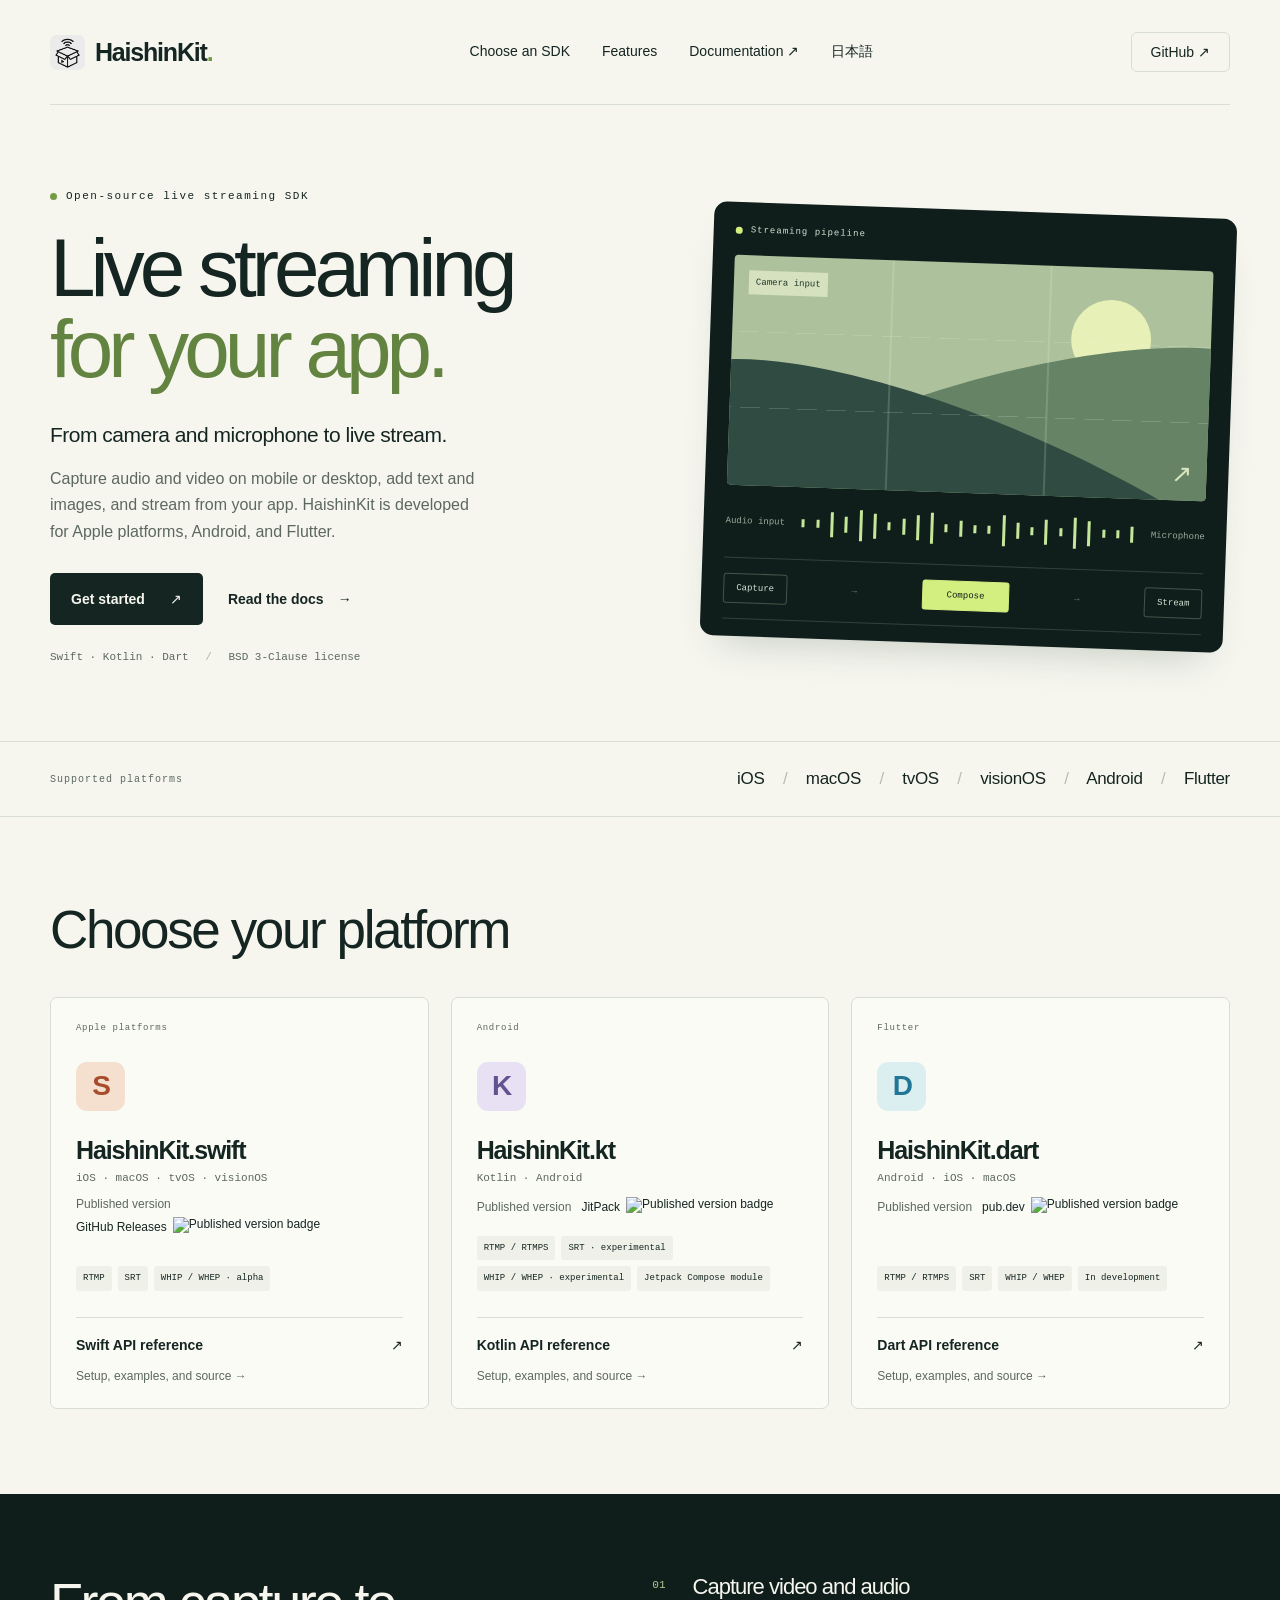
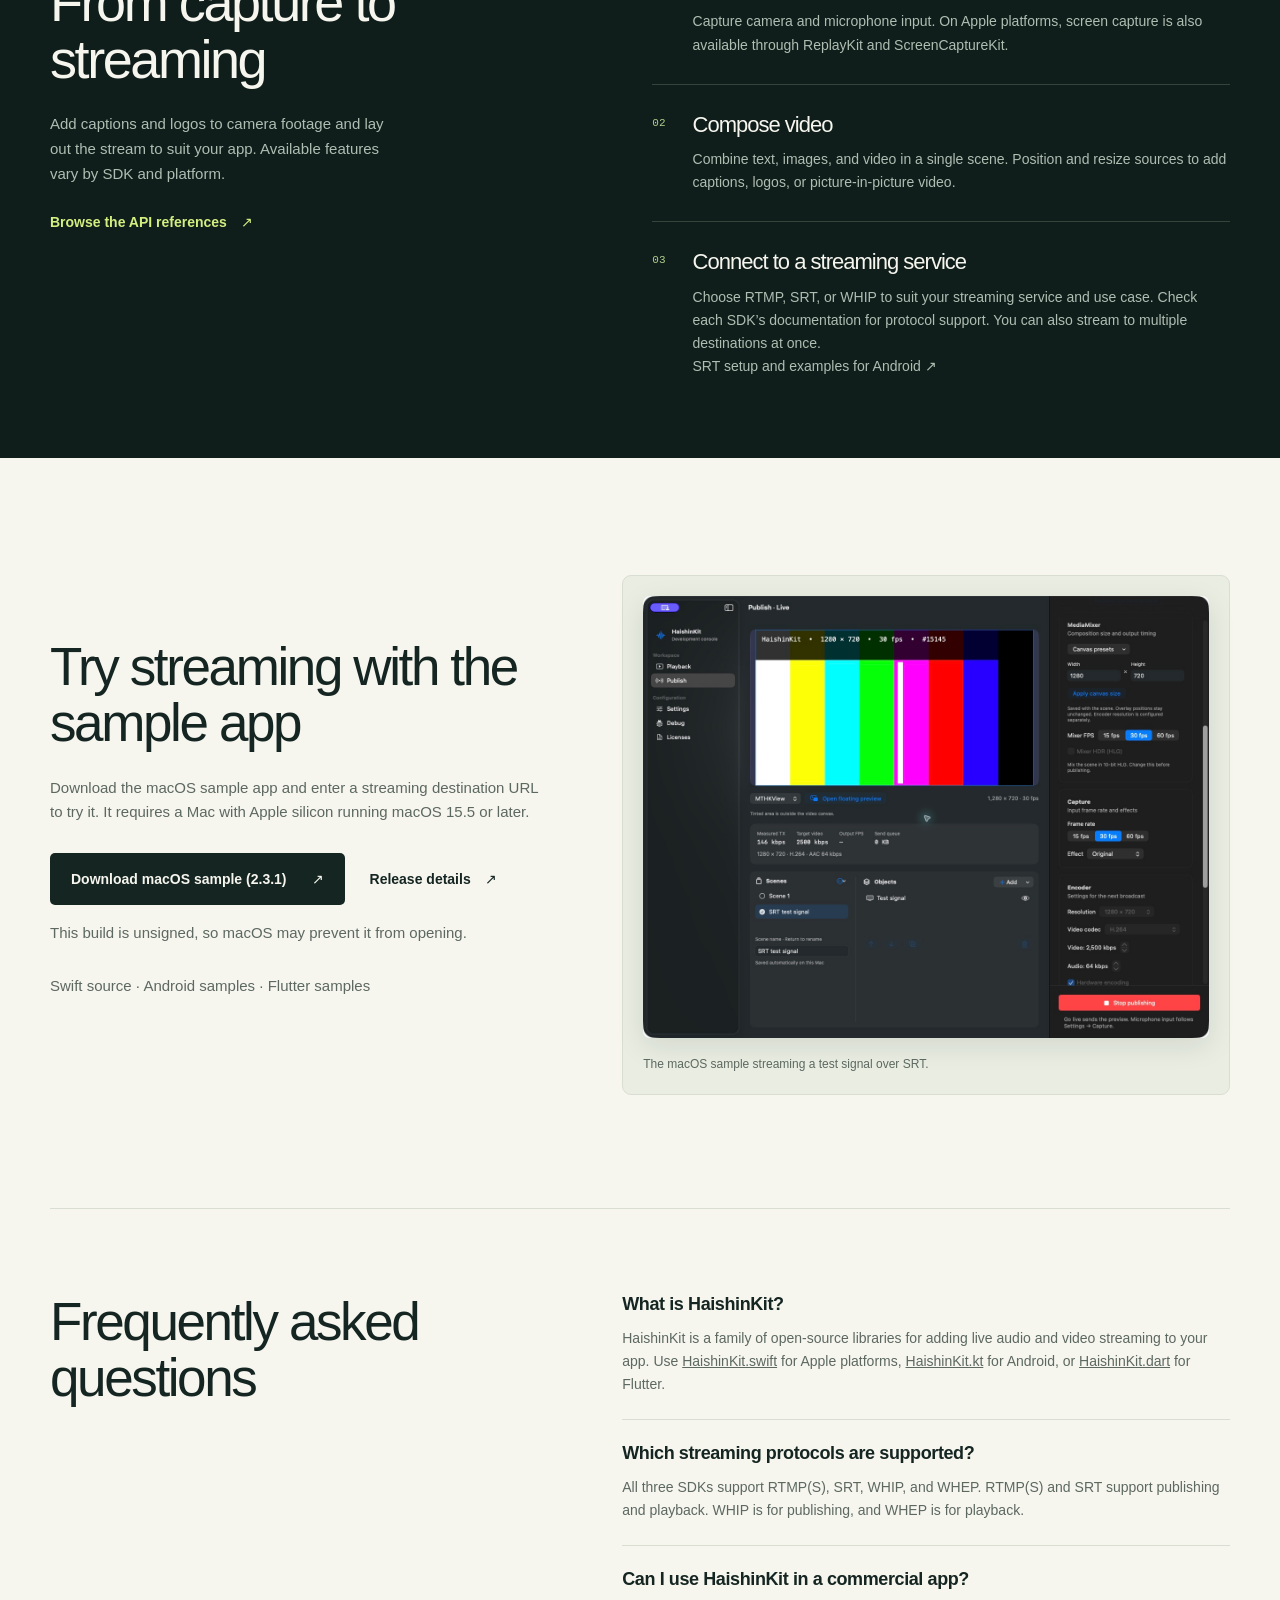
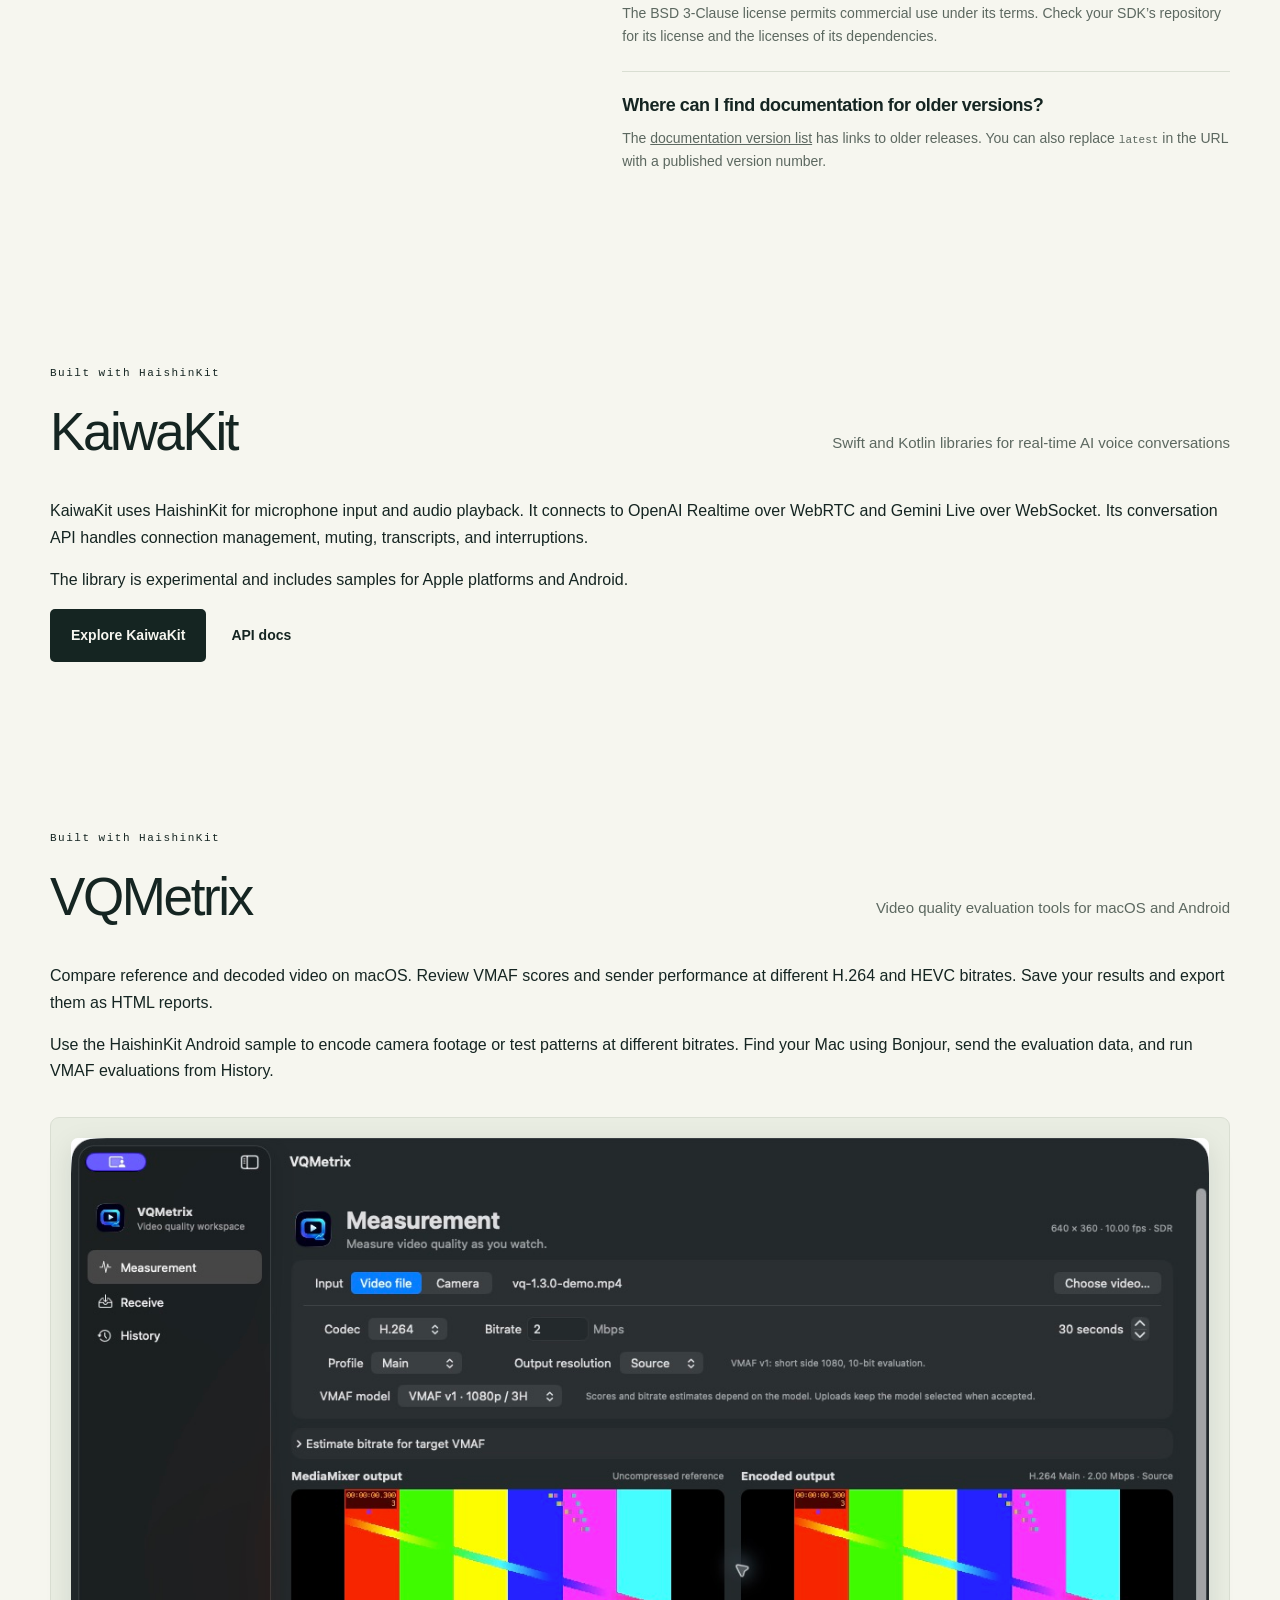
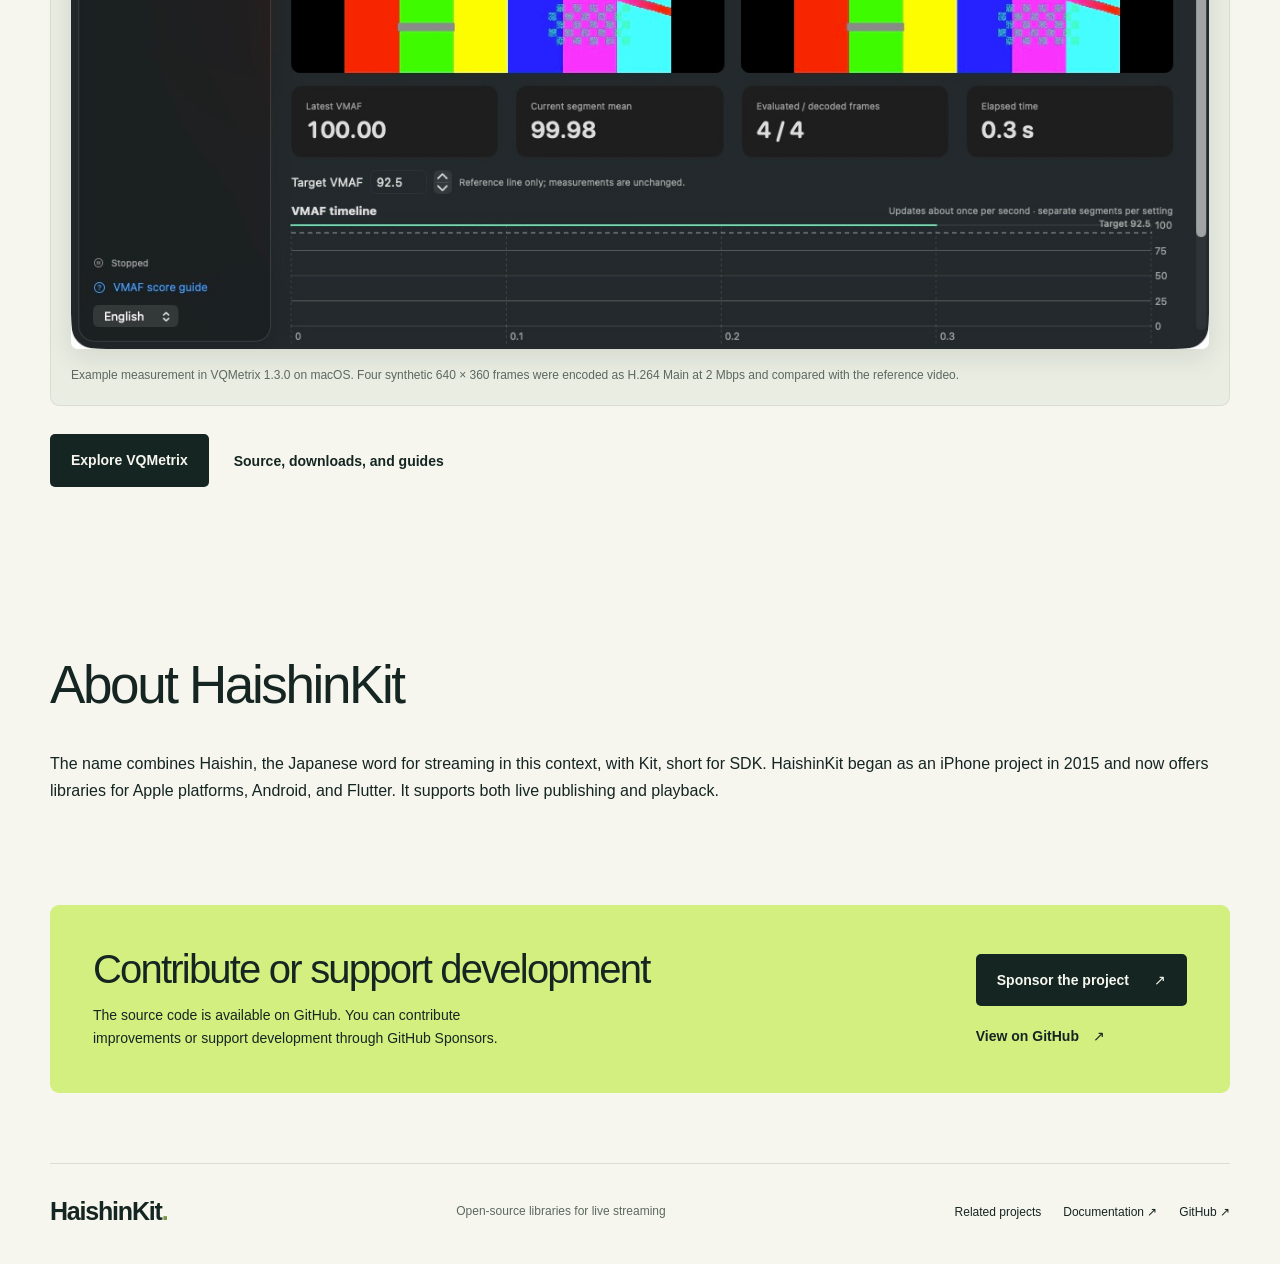
==== commit 3e9e2c3d: "Make English the default site language" ====
--- a/index.html
+++ b/index.html
@@ -1,22 +1,23 @@
 <!DOCTYPE html>
-<html lang="ja">
+<html lang="en">
 <head>
   <meta charset="utf-8" />
   <meta name="viewport" content="width=device-width, initial-scale=1" />
-  <title>HaishinKit — アプリにライブ配信を</title>
-  <meta name="description" content="HaishinKitは、Swift、Android、Flutter向けのオープンソースライブ配信ライブラリです。カメラとマイクの入力から、映像合成、配信までをアプリに組み込めます。" />
+  <title>HaishinKit — Live streaming for your app</title>
+  <meta name="description" content="HaishinKit is an open-source live streaming SDK for Swift, Android, and Flutter. Capture audio and video, compose your scenes, and stream from your app." />
   <meta name="theme-color" content="#101a19" />
   <link rel="canonical" href="https://haishinkit.com/" />
-  <link rel="alternate" hreflang="ja" href="https://haishinkit.com/" />
-  <link rel="alternate" hreflang="en" href="https://haishinkit.com/en/" />
-  <meta property="og:locale" content="ja_JP" />
+  <link rel="alternate" hreflang="ja" href="https://haishinkit.com/ja/" />
+  <link rel="alternate" hreflang="en" href="https://haishinkit.com/" />
+  <link rel="alternate" hreflang="x-default" href="https://haishinkit.com/" />
+  <meta property="og:locale" content="en_US" />
   <link rel="icon" href="/haishinkit-icon.png" type="image/png" />
   <link rel="apple-touch-icon" href="/haishinkit-icon.png" />
   <link rel="stylesheet" href="/styles.css" />
   <meta property="og:type" content="website" />
   <meta property="og:site_name" content="HaishinKit" />
-  <meta property="og:title" content="HaishinKit — アプリにライブ配信を" />
-  <meta property="og:description" content="カメラとマイクの入力から映像合成、ライブ配信まで。Swift、Android、Flutter向けのオープンソースSDKです。" />
+  <meta property="og:title" content="HaishinKit — Live streaming for your app" />
+  <meta property="og:description" content="Capture camera and microphone input, compose video, and stream live with open-source SDKs for Swift, Android, and Flutter." />
   <meta property="og:url" content="https://haishinkit.com/" />
   <meta name="twitter:card" content="summary" />
   <script type="application/ld+json">
@@ -24,91 +25,91 @@
     "@context": "https://schema.org",
     "@graph": [
       {"@type":"Organization","@id":"https://haishinkit.com/#organization","name":"HaishinKit","url":"https://haishinkit.com/","sameAs":["https://github.com/HaishinKit"]},
-      {"@type":"WebSite","@id":"https://haishinkit.com/#website","name":"HaishinKit","url":"https://haishinkit.com/","inLanguage":"ja","publisher":{"@id":"https://haishinkit.com/#organization"}},
-      {"@type":"WebPage","@id":"https://haishinkit.com/#webpage","url":"https://haishinkit.com/","name":"HaishinKit — アプリにライブ配信を","description":"Swift、Android、Flutter向けのオープンソースライブ配信ライブラリです。","isPartOf":{"@id":"https://haishinkit.com/#website"},"about":[{"@id":"https://haishinkit.com/#swift"},{"@id":"https://haishinkit.com/#kotlin"},{"@id":"https://haishinkit.com/#flutter"}]},
-      {"@type":"SoftwareSourceCode","@id":"https://haishinkit.com/#swift","name":"HaishinKit.swift","description":"Appleプラットフォーム向けのライブ配信ライブラリ。ScreenObjectによる映像合成とRTMP、SRTに対応し、WHIP/WHEPはアルファ版です。","codeRepository":"https://github.com/HaishinKit/HaishinKit.swift","programmingLanguage":"Swift","runtimePlatform":["iOS","macOS","tvOS","visionOS"],"license":"https://spdx.org/licenses/BSD-3-Clause.html","url":"https://docs.haishinkit.com/swift/latest/documentation/"},
-      {"@type":"SoftwareSourceCode","@id":"https://haishinkit.com/#kotlin","name":"HaishinKit.kt","description":"Android向けのライブ配信ライブラリ。RTMP/RTMPSに対応し、SRTとWHIP/WHEPは実験的サポートです。","codeRepository":"https://github.com/HaishinKit/HaishinKit.kt","programmingLanguage":"Kotlin","runtimePlatform":"Android","license":"https://spdx.org/licenses/BSD-3-Clause.html","url":"https://docs.haishinkit.com/kt/latest/"},
-      {"@type":"SoftwareSourceCode","@id":"https://haishinkit.com/#flutter","name":"HaishinKit.dart","description":"Android、iOS、macOSで映像と音声を扱う開発中のFlutterプラグインです。","codeRepository":"https://github.com/HaishinKit/HaishinKit.dart","programmingLanguage":"Dart","runtimePlatform":"Flutter","license":"https://spdx.org/licenses/BSD-3-Clause.html","url":"https://docs.haishinkit.com/dart/latest/"}
+      {"@type":"WebSite","@id":"https://haishinkit.com/#website","name":"HaishinKit","url":"https://haishinkit.com/","inLanguage":"en","publisher":{"@id":"https://haishinkit.com/#organization"}},
+      {"@type":"WebPage","@id":"https://haishinkit.com/#webpage","url":"https://haishinkit.com/","name":"HaishinKit — Live streaming for your app","description":"Open-source live streaming libraries for Swift, Android, and Flutter.","isPartOf":{"@id":"https://haishinkit.com/#website"},"about":[{"@id":"https://haishinkit.com/#swift"},{"@id":"https://haishinkit.com/#kotlin"},{"@id":"https://haishinkit.com/#flutter"}]},
+      {"@type":"SoftwareSourceCode","@id":"https://haishinkit.com/#swift","name":"HaishinKit.swift","description":"A live streaming library for Apple platforms with video composition, RTMP, and SRT. WHIP and WHEP support is in alpha.","codeRepository":"https://github.com/HaishinKit/HaishinKit.swift","programmingLanguage":"Swift","runtimePlatform":["iOS","macOS","tvOS","visionOS"],"license":"https://spdx.org/licenses/BSD-3-Clause.html","url":"https://docs.haishinkit.com/swift/latest/documentation/"},
+      {"@type":"SoftwareSourceCode","@id":"https://haishinkit.com/#kotlin","name":"HaishinKit.kt","description":"A live streaming library for Android with RTMP and RTMPS, plus experimental support for SRT, WHIP, and WHEP.","codeRepository":"https://github.com/HaishinKit/HaishinKit.kt","programmingLanguage":"Kotlin","runtimePlatform":"Android","license":"https://spdx.org/licenses/BSD-3-Clause.html","url":"https://docs.haishinkit.com/kt/latest/"},
+      {"@type":"SoftwareSourceCode","@id":"https://haishinkit.com/#flutter","name":"HaishinKit.dart","description":"A Flutter plugin in development for working with audio and video on Android, iOS, and macOS.","codeRepository":"https://github.com/HaishinKit/HaishinKit.dart","programmingLanguage":"Dart","runtimePlatform":"Flutter","license":"https://spdx.org/licenses/BSD-3-Clause.html","url":"https://docs.haishinkit.com/dart/latest/"}
     ]
   }
   </script>
 </head>
 <body>
-  <a class="skip" href="#main">本文へ移動</a>
+  <a class="skip" href="#main">Skip to content</a>
   <header class="header wrap">
-    <a class="brand" href="/" aria-label="HaishinKit トップ"><img class="brand-logo" src="/haishinkit-icon.png" alt="" width="35" height="35" />HaishinKit<span class="brand-dot">.</span></a>
-    <nav aria-label="メインナビゲーション"><a href="#sdks">SDKを選ぶ</a><a href="#capabilities">できること</a><a href="https://docs.haishinkit.com/">ドキュメント <span aria-hidden="true">↗</span></a><a href="/en/" hreflang="en" lang="en">English</a></nav>
+    <a class="brand" href="/" aria-label="HaishinKit home"><img class="brand-logo" src="/haishinkit-icon.png" alt="" width="35" height="35" />HaishinKit<span class="brand-dot">.</span></a>
+    <nav aria-label="Main navigation"><a href="#sdks">Choose an SDK</a><a href="#capabilities">Features</a><a href="https://docs.haishinkit.com/">Documentation <span aria-hidden="true">↗</span></a><a href="/ja/" hreflang="ja" lang="ja">日本語</a></nav>
     <a class="header-github" href="https://github.com/HaishinKit">GitHub <span aria-hidden="true">↗</span></a>
   </header>
   <main id="main">
     <section class="hero wrap" aria-labelledby="hero-title">
       <div class="hero-copy">
-        <p class="eyebrow"><span class="status-dot" aria-hidden="true"></span> オープンソースのライブ配信SDK</p>
-        <h1 id="hero-title">アプリに、<br /><em>ライブ配信を。</em></h1>
-        <p class="lead">カメラとマイクから、ライブ配信へ。</p>
-        <p class="hero-description">モバイル端末やPCから映像や音声を取り込み、文字や画像を重ねて、アプリから配信するためのSDKです。HaishinKitは、Appleプラットフォーム、Android、Flutter向けに開発しています。</p>
-        <div class="actions"><a class="button primary" href="#sdks">使い始める <span aria-hidden="true">↗</span></a><a class="text-link" href="https://docs.haishinkit.com/">ドキュメントを見る <span aria-hidden="true">→</span></a></div>
-        <p class="hero-note">Swift · Kotlin · Dart <span aria-hidden="true">/</span> BSD 3-Clause ライセンス</p>
+        <p class="eyebrow"><span class="status-dot" aria-hidden="true"></span> Open-source live streaming SDK</p>
+        <h1 id="hero-title">Live streaming<br /><em>for your app.</em></h1>
+        <p class="lead">From camera and microphone to live stream.</p>
+        <p class="hero-description">Capture audio and video on mobile or desktop, add text and images, and stream from your app. HaishinKit is developed for Apple platforms, Android, and Flutter.</p>
+        <div class="actions"><a class="button primary" href="#sdks">Get started <span aria-hidden="true">↗</span></a><a class="text-link" href="https://docs.haishinkit.com/">Read the docs <span aria-hidden="true">→</span></a></div>
+        <p class="hero-note">Swift · Kotlin · Dart <span aria-hidden="true">/</span> BSD 3-Clause license</p>
       </div>
-      <div class="studio" role="img" aria-label="配信の概念図。カメラとマイクの入力をHaishinKitで合成し、配信します。">
-        <div class="studio-top"><span><i class="status-dot" aria-hidden="true"></i> 配信の流れ</span></div>
-        <div class="viewfinder"><div class="sun"></div><div class="landscape back"></div><div class="landscape front"></div><div class="viewfinder-grid"></div><span class="frame-label">カメラ映像</span><span class="frame-corner">↗</span></div>
-        <div class="audio-line"><span>音声入力</span><div class="wave" aria-hidden="true"><i></i><i></i><i></i><i></i><i></i><i></i><i></i><i></i><i></i><i></i><i></i><i></i><i></i><i></i><i></i><i></i><i></i><i></i><i></i><i></i><i></i><i></i><i></i><i></i></div><span>マイク</span></div>
-        <div class="pipeline"><span>取り込み</span><b>→</b><span class="pipeline-active">合成</span><b>→</b><span>配信</span></div>
+      <div class="studio" role="img" aria-label="A diagram showing camera and microphone input, media composition in HaishinKit, and live streaming output.">
+        <div class="studio-top"><span><i class="status-dot" aria-hidden="true"></i> Streaming pipeline</span></div>
+        <div class="viewfinder"><div class="sun"></div><div class="landscape back"></div><div class="landscape front"></div><div class="viewfinder-grid"></div><span class="frame-label">Camera input</span><span class="frame-corner">↗</span></div>
+        <div class="audio-line"><span>Audio input</span><div class="wave" aria-hidden="true"><i></i><i></i><i></i><i></i><i></i><i></i><i></i><i></i><i></i><i></i><i></i><i></i><i></i><i></i><i></i><i></i><i></i><i></i><i></i><i></i><i></i><i></i><i></i><i></i></div><span>Microphone</span></div>
+        <div class="pipeline"><span>Capture</span><b>→</b><span class="pipeline-active">Compose</span><b>→</b><span>Stream</span></div>
 
       </div>
     </section>
-    <div class="platform-strip"><div class="wrap"><span>対応プラットフォーム</span><p>iOS <span>/</span> macOS <span>/</span> tvOS <span>/</span> visionOS <span>/</span> Android <span>/</span> Flutter</p></div></div>
+    <div class="platform-strip"><div class="wrap"><span>Supported platforms</span><p>iOS <span>/</span> macOS <span>/</span> tvOS <span>/</span> visionOS <span>/</span> Android <span>/</span> Flutter</p></div></div>
     <section id="sdks" class="section wrap" aria-labelledby="sdks-title">
-      <div class="section-heading"><div><h2 id="sdks-title">プラットフォームから選ぶ</h2></div></div>
+      <div class="section-heading"><div><h2 id="sdks-title">Choose your platform</h2></div></div>
       <div class="sdk-grid">
-        <article id="swift" class="sdk"><div class="sdk-meta"><span>Appleプラットフォーム</span></div><div class="language-icon swift-icon" aria-hidden="true">S</div><h3>HaishinKit.swift</h3><p class="sdk-platform">iOS · macOS · tvOS · visionOS</p><div class="sdk-release"><span>公開バージョン</span><a href="https://github.com/HaishinKit/HaishinKit.swift/releases/latest">GitHub Releases <img src="https://img.shields.io/github/v/release/HaishinKit/HaishinKit.swift" alt="公開バージョンのバッジ" height="20" /></a></div><div class="tags"><span>RTMP</span><span>SRT</span><span>WHIP / WHEP · アルファ版</span></div><a class="sdk-doc" href="https://docs.haishinkit.com/swift/latest/documentation/">Swift APIリファレンス <span aria-hidden="true">↗</span></a><a class="source-link" href="https://github.com/HaishinKit/HaishinKit.swift">導入手順・サンプル・ソース <span aria-hidden="true">→</span></a></article>
-        <article id="kotlin" class="sdk"><div class="sdk-meta"><span>Android</span></div><div class="language-icon kotlin-icon" aria-hidden="true">K</div><h3>HaishinKit.kt</h3><p class="sdk-platform">Kotlin · Android</p><div class="sdk-release"><span>公開バージョン</span><a href="https://jitpack.io/#HaishinKit/HaishinKit~kt">JitPack <img src="https://jitpack.io/v/HaishinKit/HaishinKit~kt.svg" alt="公開バージョンのバッジ" height="20" /></a></div><div class="tags"><span>RTMP / RTMPS</span><span>SRT · 実験的</span><span>WHIP / WHEP · 実験的</span><span>Jetpack Composeモジュール</span></div><a class="sdk-doc" href="https://docs.haishinkit.com/kt/latest/">Kotlin APIリファレンス <span aria-hidden="true">↗</span></a><a class="source-link" href="https://github.com/HaishinKit/HaishinKit.kt">導入手順・サンプル・ソース <span aria-hidden="true">→</span></a></article>
-        <article id="flutter" class="sdk"><div class="sdk-meta"><span>Flutter</span></div><div class="language-icon dart-icon" aria-hidden="true">D</div><h3>HaishinKit.dart</h3><p class="sdk-platform">Android · iOS · macOS</p><div class="sdk-release"><span>公開バージョン</span><a href="https://pub.dev/packages/haishin_kit">pub.dev <img src="https://img.shields.io/pub/v/haishin_kit.svg" alt="公開バージョンのバッジ" height="20" /></a></div><div class="tags"><span>RTMP / RTMPS</span><span>SRT</span><span>WHIP / WHEP</span><span>開発中</span></div><a class="sdk-doc" href="https://docs.haishinkit.com/dart/latest/">Dart APIリファレンス <span aria-hidden="true">↗</span></a><a class="source-link" href="https://github.com/HaishinKit/HaishinKit.dart">導入手順・サンプル・ソース <span aria-hidden="true">→</span></a></article>
+        <article id="swift" class="sdk"><div class="sdk-meta"><span>Apple platforms</span></div><div class="language-icon swift-icon" aria-hidden="true">S</div><h3>HaishinKit.swift</h3><p class="sdk-platform">iOS · macOS · tvOS · visionOS</p><div class="sdk-release"><span>Published version</span><a href="https://github.com/HaishinKit/HaishinKit.swift/releases/latest">GitHub Releases <img src="https://img.shields.io/github/v/release/HaishinKit/HaishinKit.swift" alt="Published version badge" height="20" /></a></div><div class="tags"><span>RTMP</span><span>SRT</span><span>WHIP / WHEP · alpha</span></div><a class="sdk-doc" href="https://docs.haishinkit.com/swift/latest/documentation/">Swift API reference <span aria-hidden="true">↗</span></a><a class="source-link" href="https://github.com/HaishinKit/HaishinKit.swift">Setup, examples, and source <span aria-hidden="true">→</span></a></article>
+        <article id="kotlin" class="sdk"><div class="sdk-meta"><span>Android</span></div><div class="language-icon kotlin-icon" aria-hidden="true">K</div><h3>HaishinKit.kt</h3><p class="sdk-platform">Kotlin · Android</p><div class="sdk-release"><span>Published version</span><a href="https://jitpack.io/#HaishinKit/HaishinKit~kt">JitPack <img src="https://jitpack.io/v/HaishinKit/HaishinKit~kt.svg" alt="Published version badge" height="20" /></a></div><div class="tags"><span>RTMP / RTMPS</span><span>SRT · experimental</span><span>WHIP / WHEP · experimental</span><span>Jetpack Compose module</span></div><a class="sdk-doc" href="https://docs.haishinkit.com/kt/latest/">Kotlin API reference <span aria-hidden="true">↗</span></a><a class="source-link" href="https://github.com/HaishinKit/HaishinKit.kt">Setup, examples, and source <span aria-hidden="true">→</span></a></article>
+        <article id="flutter" class="sdk"><div class="sdk-meta"><span>Flutter</span></div><div class="language-icon dart-icon" aria-hidden="true">D</div><h3>HaishinKit.dart</h3><p class="sdk-platform">Android · iOS · macOS</p><div class="sdk-release"><span>Published version</span><a href="https://pub.dev/packages/haishin_kit">pub.dev <img src="https://img.shields.io/pub/v/haishin_kit.svg" alt="Published version badge" height="20" /></a></div><div class="tags"><span>RTMP / RTMPS</span><span>SRT</span><span>WHIP / WHEP</span><span>In development</span></div><a class="sdk-doc" href="https://docs.haishinkit.com/dart/latest/">Dart API reference <span aria-hidden="true">↗</span></a><a class="source-link" href="https://github.com/HaishinKit/HaishinKit.dart">Setup, examples, and source <span aria-hidden="true">→</span></a></article>
       </div>
     </section>
-    <section id="capabilities" class="capabilities" aria-labelledby="capabilities-title"><div class="wrap capability-layout"><div><h2 id="capabilities-title">取り込みから配信まで</h2><p class="capability-intro">カメラ映像に字幕やロゴを重ね、アプリに合った配信画面を組み立てられます。利用できる機能はSDKやプラットフォームによって異なります。</p><a class="text-link" href="https://docs.haishinkit.com/">APIリファレンスを見る <span aria-hidden="true">↗</span></a></div><div class="feature-list"><article><span>01</span><div><h3>映像と音声を取り込む</h3><p>カメラとマイクの入力を扱えます。AppleプラットフォームではReplayKitやScreenCaptureKitを使った画面キャプチャにも対応します。</p></div></article><article><span>02</span><div><h3>映像を合成する</h3><p>テキスト・画像・ビデオなどの素材を選び、ひとつの配信画面に合成できます。素材の位置や大きさを調整して、字幕やロゴ、小窓映像を配置できます。</p></div></article><article><span>03</span><div><h3>配信先に接続する</h3><p>配信先や用途に応じてRTMP、SRT、WHIPなどを選べます。利用できる方式や対応状況は各SDKのドキュメントで確認できます。複数の配信先へ同時に送信する機能もあります。</p><p><a href="https://github.com/HaishinKit/HaishinKit.kt/blob/master/srt/README.md">AndroidでのSRT導入手順とサンプル ↗</a></p></div></article></div></div></section>
+    <section id="capabilities" class="capabilities" aria-labelledby="capabilities-title"><div class="wrap capability-layout"><div><h2 id="capabilities-title">From capture to streaming</h2><p class="capability-intro">Add captions and logos to camera footage and lay out the stream to suit your app. Available features vary by SDK and platform.</p><a class="text-link" href="https://docs.haishinkit.com/">Browse the API references <span aria-hidden="true">↗</span></a></div><div class="feature-list"><article><span>01</span><div><h3>Capture video and audio</h3><p>Capture camera and microphone input. On Apple platforms, screen capture is also available through ReplayKit and ScreenCaptureKit.</p></div></article><article><span>02</span><div><h3>Compose video</h3><p>Combine text, images, and video in a single scene. Position and resize sources to add captions, logos, or picture-in-picture video.</p></div></article><article><span>03</span><div><h3>Connect to a streaming service</h3><p>Choose RTMP, SRT, or WHIP to suit your streaming service and use case. Check each SDK’s documentation for protocol support. You can also stream to multiple destinations at once.</p><p><a href="https://github.com/HaishinKit/HaishinKit.kt/blob/master/srt/README.md">SRT setup and examples for Android ↗</a></p></div></article></div></div></section>
     <section class="section wrap start" aria-labelledby="start-title">
   <div>
-    <h2 id="start-title">サンプルで配信を試す</h2>
-    <p>macOSのサンプルアプリをダウンロードし、配信先のURLを設定して試せます。Appleシリコンを搭載し、macOS 15.5以降を実行しているMacが対象です。</p>
+    <h2 id="start-title">Try streaming with the sample app</h2>
+    <p>Download the macOS sample app and enter a streaming destination URL to try it. It requires a Mac with Apple silicon running macOS 15.5 or later.</p>
     <div class="actions">
-      <a class="button primary" href="https://github.com/HaishinKit/HaishinKit.swift/releases/download/2.3.1/HaishinKit-macOS-2.3.1-arm64-unsigned.zip">macOSサンプルをダウンロード（2.3.1） <span aria-hidden="true">↗</span></a>
-      <a class="text-link" href="https://github.com/HaishinKit/HaishinKit.swift/releases/tag/2.3.1">リリース詳細 <span aria-hidden="true">↗</span></a>
+      <a class="button primary" href="https://github.com/HaishinKit/HaishinKit.swift/releases/download/2.3.1/HaishinKit-macOS-2.3.1-arm64-unsigned.zip">Download macOS sample (2.3.1) <span aria-hidden="true">↗</span></a>
+      <a class="text-link" href="https://github.com/HaishinKit/HaishinKit.swift/releases/tag/2.3.1">Release details <span aria-hidden="true">↗</span></a>
     </div>
-    <p class="source-link">この配布版は署名されていないため、macOSが起動を制限する場合があります。</p>
-    <p class="source-link"><a href="https://github.com/HaishinKit/HaishinKit.swift/tree/main/Examples">Swiftのソース</a> · <a href="https://github.com/HaishinKit/HaishinKit.kt">Androidのサンプル</a> · <a href="https://github.com/HaishinKit/HaishinKit.dart">Flutterのサンプル</a></p>
+    <p class="source-link">This build is unsigned, so macOS may prevent it from opening.</p>
+    <p class="source-link"><a href="https://github.com/HaishinKit/HaishinKit.swift/tree/main/Examples">Swift source</a> · <a href="https://github.com/HaishinKit/HaishinKit.kt">Android samples</a> · <a href="https://github.com/HaishinKit/HaishinKit.dart">Flutter samples</a></p>
   </div>
   <figure class="project-screenshot">
-    <img src="/images/macos-sample-publish.png" alt="macOSのHaishinKitサンプルでカラーバーのテスト信号をSRT配信している画面" width="1280" height="1000" loading="lazy" decoding="async" />
-    <figcaption>macOSサンプルの配信画面。テスト信号をSRTで配信している例です。</figcaption>
+    <img src="/images/macos-sample-publish.png" alt="The HaishinKit macOS sample streaming a color-bar test signal over SRT" width="1280" height="1000" loading="lazy" decoding="async" />
+    <figcaption>The macOS sample streaming a test signal over SRT.</figcaption>
   </figure>
 </section>
-    <section class="faq section wrap" aria-labelledby="faq-title"><div><h2 id="faq-title">よくある質問</h2></div><div class="answers"><article><h3>HaishinKitとは？</h3><p>映像や音声のライブ配信をアプリに組み込むためのオープンソースライブラリです。Appleプラットフォーム向けの<a href="https://github.com/HaishinKit/HaishinKit.swift">HaishinKit.swift</a>、Android向けの<a href="https://github.com/HaishinKit/HaishinKit.kt">HaishinKit.kt</a>、Flutter向けの<a href="https://github.com/HaishinKit/HaishinKit.dart">HaishinKit.dart</a>があります。</p></article><article><h3>どの配信方式に対応していますか？</h3><p>3つのSDKすべてでRTMP(S)、SRT、WHIP、WHEPに対応しています。RTMP(S)とSRTは配信と視聴に、WHIPは配信に、WHEPは視聴に使えます。</p></article><article><h3>商用アプリでも使えますか？</h3><p>BSD 3-Clauseライセンスの条件に従って商用利用できます。利用するリポジトリで、ライブラリ本体と依存ライブラリのライセンスをご確認ください。</p></article><article><h3>以前のバージョンのドキュメントはどこにありますか？</h3><p><a href="https://docs.haishinkit.com/#versions">ドキュメントのバージョン一覧</a>から参照できます。URLの<code>latest</code>を公開済みのバージョン番号に置き換えて開くこともできます。</p></article></div></section>
+    <section class="faq section wrap" aria-labelledby="faq-title"><div><h2 id="faq-title">Frequently asked questions</h2></div><div class="answers"><article><h3>What is HaishinKit?</h3><p>HaishinKit is a family of open-source libraries for adding live audio and video streaming to your app. Use <a href="https://github.com/HaishinKit/HaishinKit.swift">HaishinKit.swift</a> for Apple platforms, <a href="https://github.com/HaishinKit/HaishinKit.kt">HaishinKit.kt</a> for Android, or <a href="https://github.com/HaishinKit/HaishinKit.dart">HaishinKit.dart</a> for Flutter.</p></article><article><h3>Which streaming protocols are supported?</h3><p>All three SDKs support RTMP(S), SRT, WHIP, and WHEP. RTMP(S) and SRT support publishing and playback. WHIP is for publishing, and WHEP is for playback.</p></article><article><h3>Can I use HaishinKit in a commercial app?</h3><p>The BSD 3-Clause license permits commercial use under its terms. Check your SDK’s repository for its license and the licenses of its dependencies.</p></article><article><h3>Where can I find documentation for older versions?</h3><p>The <a href="https://docs.haishinkit.com/#versions">documentation version list</a> has links to older releases. You can also replace <code>latest</code> in the URL with a published version number.</p></article></div></section>
 <section id="related" class="section wrap" aria-labelledby="related-title">
-  <div class="section-heading"><div><p class="eyebrow">HaishinKitを使ったプロジェクト</p><h2 id="related-title">KaiwaKit</h2></div><p>リアルタイムAI音声対話向けのSwift・Kotlinライブラリ</p></div>
-  <p>HaishinKitのマイク入力と音声再生を使い、WebRTCでOpenAI Realtimeに、WebSocketでGemini Liveに接続します。会話APIでは接続管理、ミュート、文字起こし、割り込みを扱えます。</p>
-  <p>実験段階のライブラリで、Appleプラットフォーム向けとAndroid向けのサンプルを用意しています。</p>
-  <div class="actions"><a class="button primary" href="https://github.com/shogo4405/KaiwaKit">KaiwaKitを見る</a><a class="text-link" href="https://github.com/shogo4405/KaiwaKit#-api-documentation">APIドキュメント</a></div>
+  <div class="section-heading"><div><p class="eyebrow">Built with HaishinKit</p><h2 id="related-title">KaiwaKit</h2></div><p>Swift and Kotlin libraries for real-time AI voice conversations</p></div>
+  <p>KaiwaKit uses HaishinKit for microphone input and audio playback. It connects to OpenAI Realtime over WebRTC and Gemini Live over WebSocket. Its conversation API handles connection management, muting, transcripts, and interruptions.</p>
+  <p>The library is experimental and includes samples for Apple platforms and Android.</p>
+  <div class="actions"><a class="button primary" href="https://github.com/shogo4405/KaiwaKit">Explore KaiwaKit</a><a class="text-link" href="https://github.com/shogo4405/KaiwaKit#-api-documentation">API docs</a></div>
 </section>
 <section id="vqmetrix" class="section wrap" aria-labelledby="vqmetrix-title">
-  <div class="section-heading"><div><p class="eyebrow">HaishinKitを使ったプロジェクト</p><h2 id="vqmetrix-title">VQMetrix</h2></div><p>macOSとAndroidで使える映像品質の評価ツール</p></div>
-  <p>macOSで基準映像とデコード後の映像を比較し、H.264やHEVCのビットレート別にVMAFスコアや送信側の性能を確認できます。計測結果を保存し、HTMLレポートとして出力できます。</p>
-  <p>HaishinKitのAndroidサンプルで、カメラ映像やテストパターンをビットレート別にエンコードできます。Bonjourで検出したMacに評価データを送信し、履歴画面からVMAF評価を実行できます。</p>
+  <div class="section-heading"><div><p class="eyebrow">Built with HaishinKit</p><h2 id="vqmetrix-title">VQMetrix</h2></div><p>Video quality evaluation tools for macOS and Android</p></div>
+  <p>Compare reference and decoded video on macOS. Review VMAF scores and sender performance at different H.264 and HEVC bitrates. Save your results and export them as HTML reports.</p>
+  <p>Use the HaishinKit Android sample to encode camera footage or test patterns at different bitrates. Find your Mac using Bonjour, send the evaluation data, and run VMAF evaluations from History.</p>
 <figure class="project-screenshot">
-  <a href="https://haishinkit.github.io/VQMetrix/" aria-label="VQMetrixのサイトを開く">
-    <img src="/images/vqmetrix-measurement.png" alt="macOS版VQMetrixで基準映像とH.264のテスト映像を比較し、VMAFスコアと品質の推移を表示した画面。" width="1240" height="884" loading="lazy" decoding="async" />
+  <a href="https://haishinkit.github.io/VQMetrix/" aria-label="Open the VQMetrix website">
+    <img src="/images/vqmetrix-measurement.png" alt="VQMetrix on macOS comparing reference and H.264 test video, with VMAF scores and a quality timeline." width="1240" height="884" loading="lazy" decoding="async" />
   </a>
-  <figcaption>macOS版VQMetrix 1.3.0の計測例。640 × 360の合成映像4フレームをH.264 Main、2 Mbpsでエンコードし、基準映像と比較しています。</figcaption>
+  <figcaption>Example measurement in VQMetrix 1.3.0 on macOS. Four synthetic 640 × 360 frames were encoded as H.264 Main at 2 Mbps and compared with the reference video.</figcaption>
 </figure>
-  <div class="actions"><a class="button primary" href="https://haishinkit.github.io/VQMetrix/">VQMetrixを見る</a><a class="text-link" href="https://github.com/HaishinKit/VQMetrix">ソース・ダウンロード・ガイド</a></div>
+  <div class="actions"><a class="button primary" href="https://haishinkit.github.io/VQMetrix/">Explore VQMetrix</a><a class="text-link" href="https://github.com/HaishinKit/VQMetrix">Source, downloads, and guides</a></div>
 </section>
     <section id="about" class="section wrap" aria-labelledby="about-title">
-      <div class="section-heading"><h2 id="about-title">HaishinKitについて</h2></div>
-      <p>日本語でライブ配信の配信を意味するHaishinとSDKを意味するKitが由来です。2015年にiPhone向けのプロジェクトとして始まりました。現在はAppleプラットフォームに加えて、AndroidとFlutter向けのライブラリも開発しています。また、ライブ配信のほか視聴にも対応しています。</p>
+      <div class="section-heading"><h2 id="about-title">About HaishinKit</h2></div>
+      <p>The name combines Haishin, the Japanese word for streaming in this context, with Kit, short for SDK. HaishinKit began as an iPhone project in 2015 and now offers libraries for Apple platforms, Android, and Flutter. It supports both live publishing and playback.</p>
     </section>
-    <section class="support wrap" aria-labelledby="support-title"><div><h2 id="support-title">開発に参加・支援する</h2><p>ソースコードはGitHubで公開しています。改善への参加や、GitHub Sponsorsを通じた開発支援ができます。</p></div><div class="actions"><a class="button primary" href="https://github.com/sponsors/shogo4405">開発を支援する <span aria-hidden="true">↗</span></a><a class="text-link" href="https://github.com/HaishinKit">GitHubで見る <span aria-hidden="true">↗</span></a></div></section>
+    <section class="support wrap" aria-labelledby="support-title"><div><h2 id="support-title">Contribute or support development</h2><p>The source code is available on GitHub. You can contribute improvements or support development through GitHub Sponsors.</p></div><div class="actions"><a class="button primary" href="https://github.com/sponsors/shogo4405">Sponsor the project <span aria-hidden="true">↗</span></a><a class="text-link" href="https://github.com/HaishinKit">View on GitHub <span aria-hidden="true">↗</span></a></div></section>
   </main>
-  <footer class="wrap footer"><a class="brand" href="/">HaishinKit<span class="brand-dot">.</span></a><p>ライブ配信のためのオープンソースライブラリ</p><nav aria-label="フッターナビゲーション"><a href="#related">関連プロジェクト</a><a href="https://docs.haishinkit.com/">ドキュメント ↗</a><a href="https://github.com/HaishinKit">GitHub ↗</a></nav></footer>
+  <footer class="wrap footer"><a class="brand" href="/">HaishinKit<span class="brand-dot">.</span></a><p>Open-source libraries for live streaming</p><nav aria-label="Footer navigation"><a href="#related">Related projects</a><a href="https://docs.haishinkit.com/">Documentation ↗</a><a href="https://github.com/HaishinKit">GitHub ↗</a></nav></footer>
 </body>
 </html>
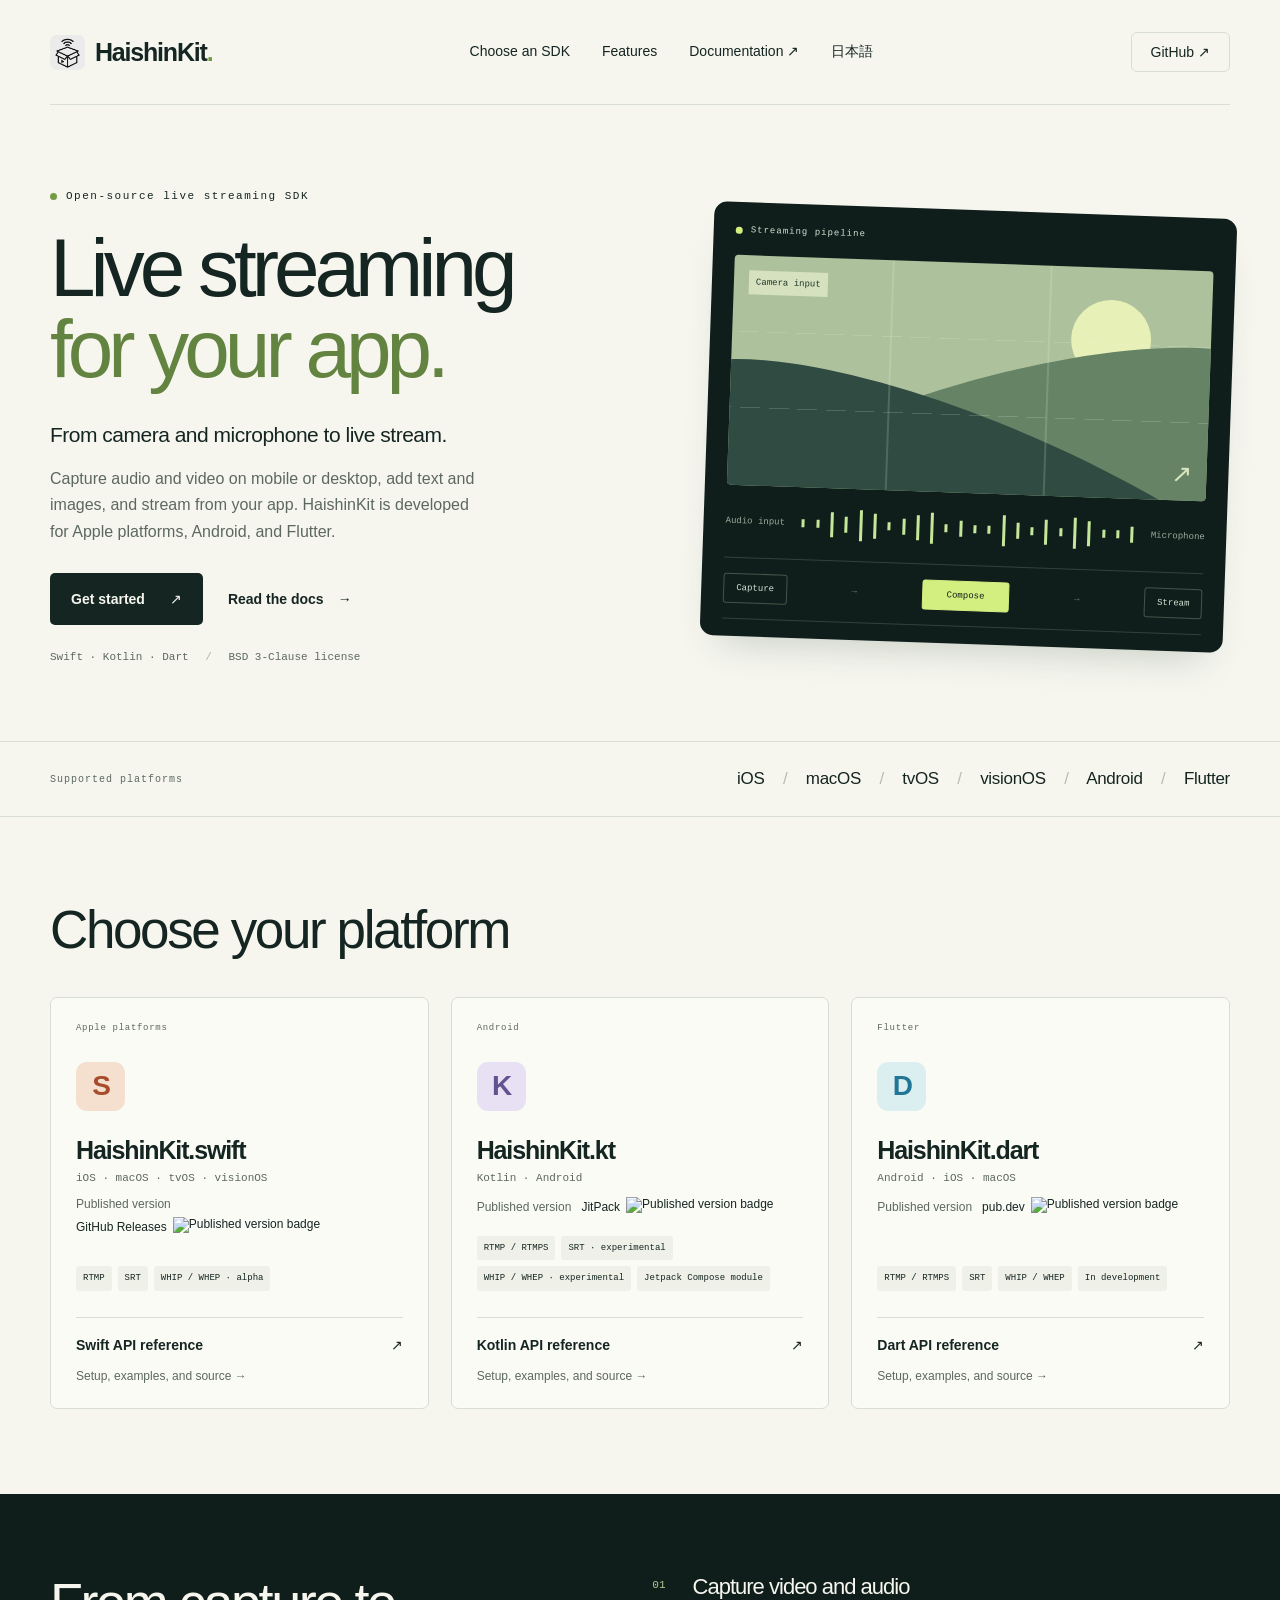
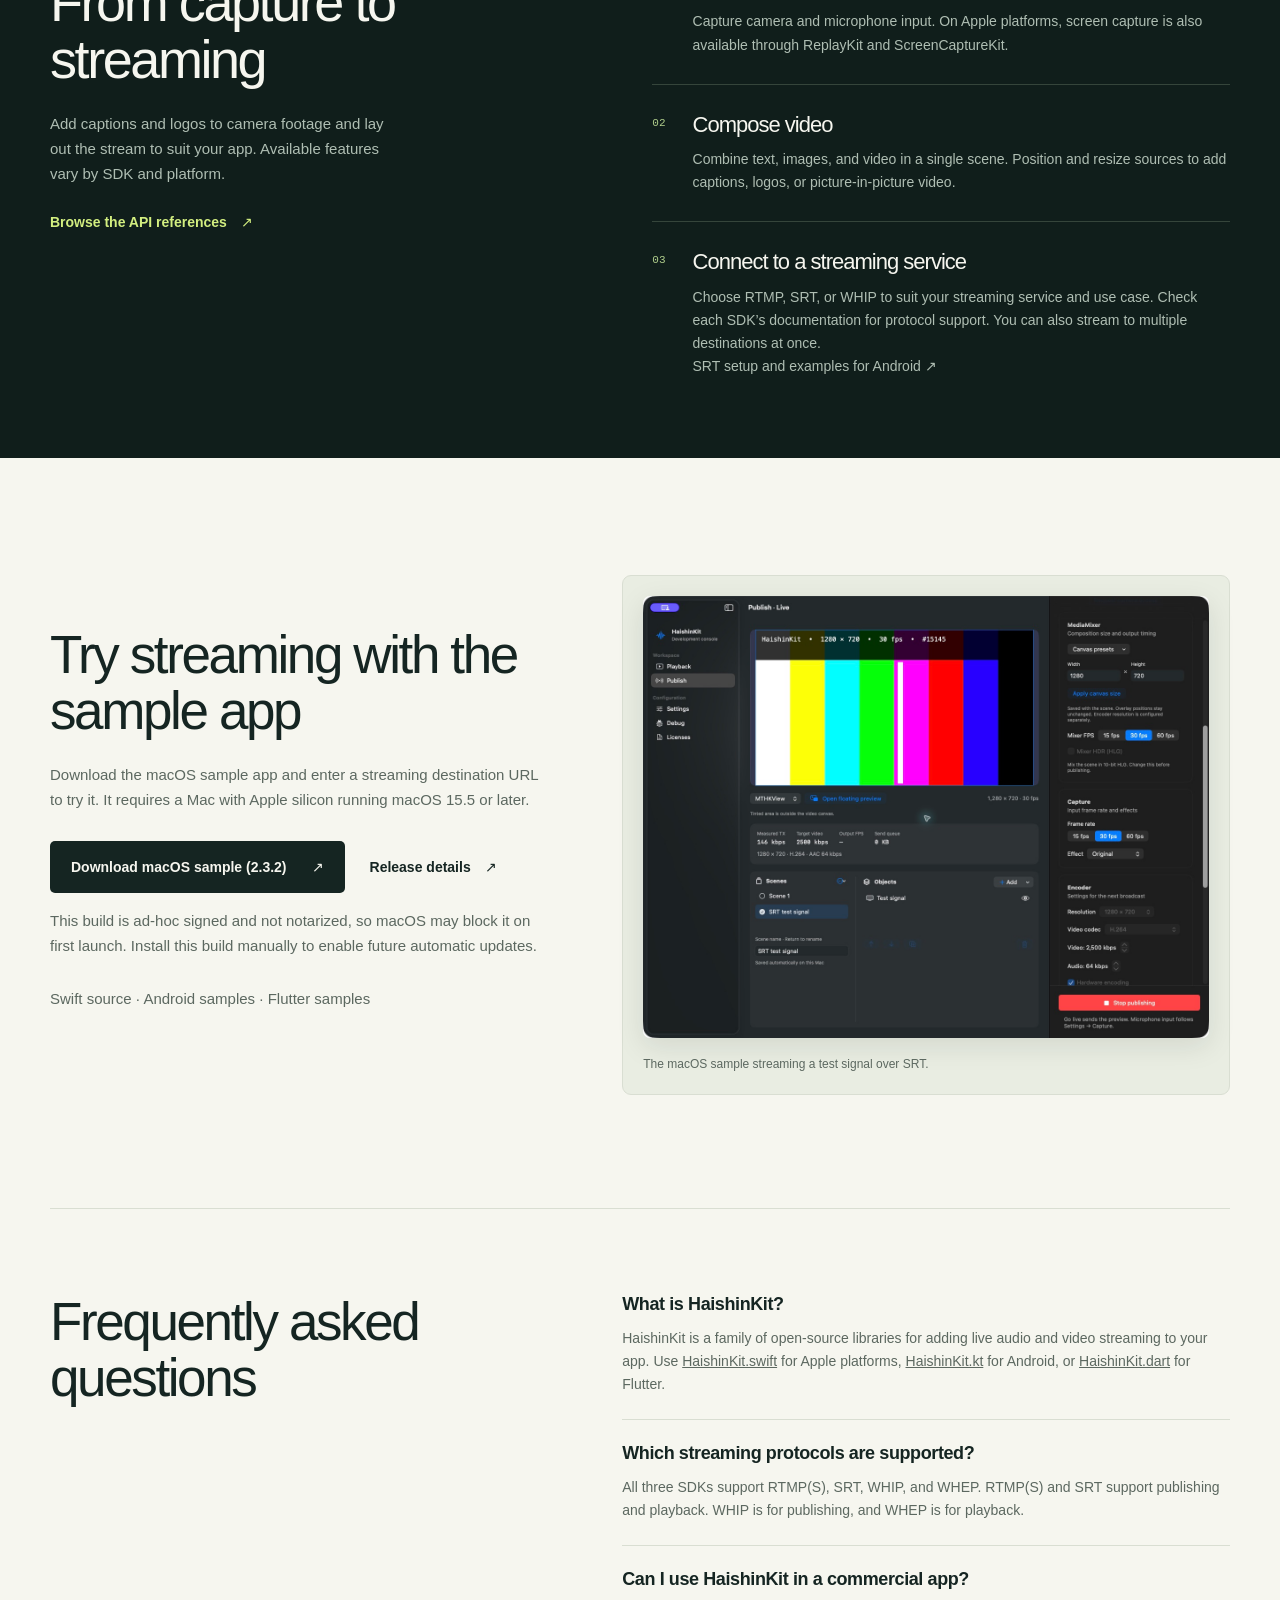
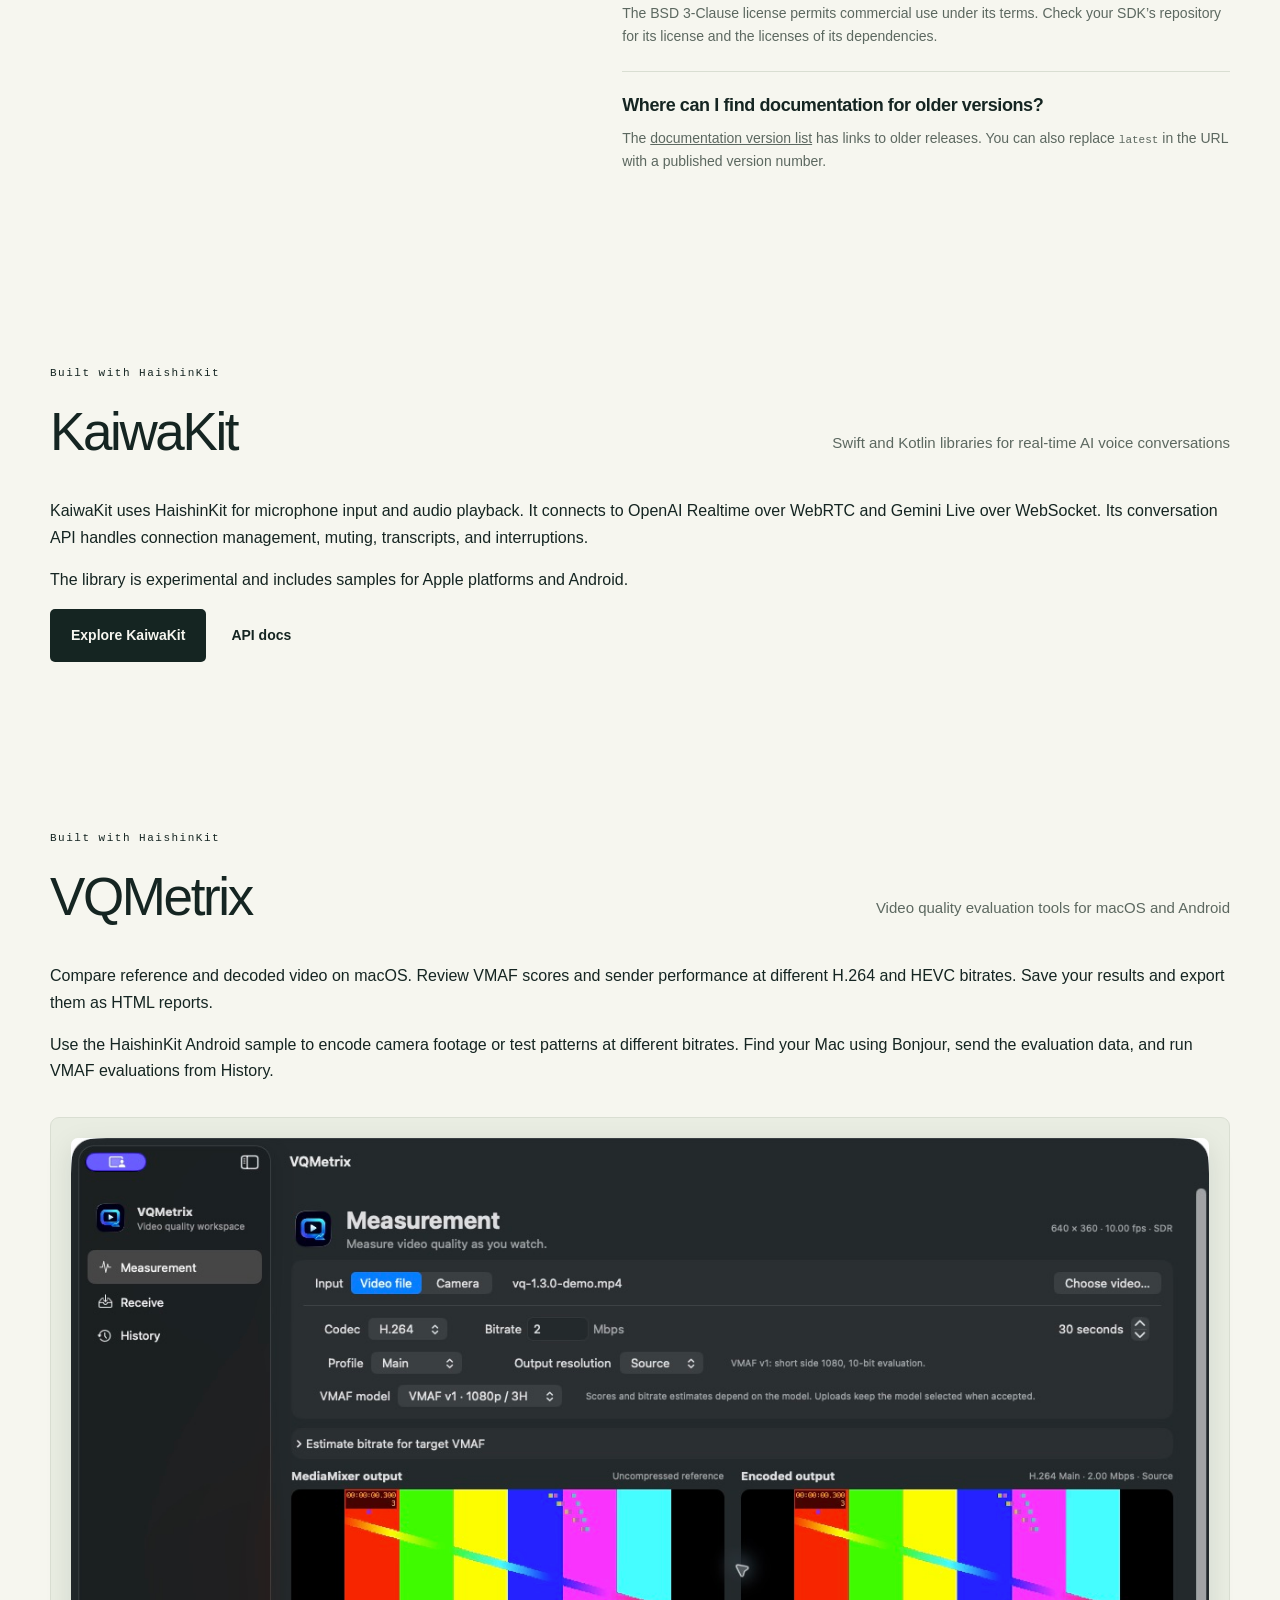
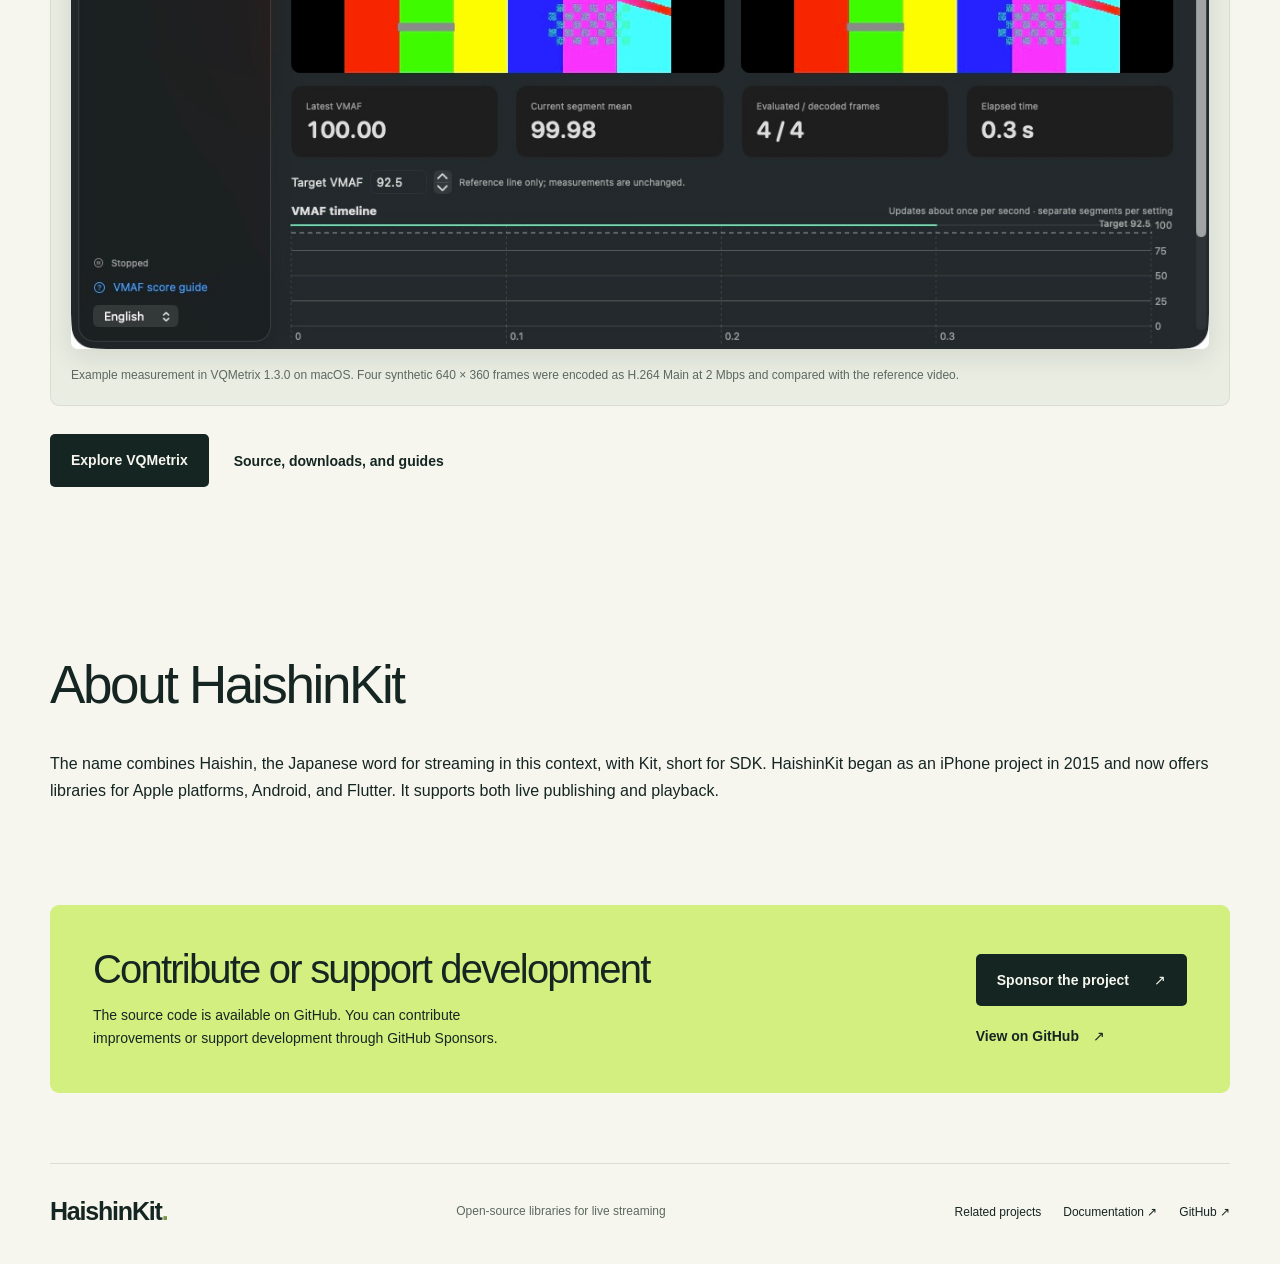
==== commit b0f74b8f: "Update macOS sample download to 2.3.2" ====
--- a/index.html
+++ b/index.html
@@ -74,10 +74,10 @@
     <h2 id="start-title">Try streaming with the sample app</h2>
     <p>Download the macOS sample app and enter a streaming destination URL to try it. It requires a Mac with Apple silicon running macOS 15.5 or later.</p>
     <div class="actions">
-      <a class="button primary" href="https://github.com/HaishinKit/HaishinKit.swift/releases/download/2.3.1/HaishinKit-macOS-2.3.1-arm64-unsigned.zip">Download macOS sample (2.3.1) <span aria-hidden="true">↗</span></a>
-      <a class="text-link" href="https://github.com/HaishinKit/HaishinKit.swift/releases/tag/2.3.1">Release details <span aria-hidden="true">↗</span></a>
+      <a class="button primary" href="https://github.com/HaishinKit/HaishinKit.swift/releases/download/2.3.2/HaishinKit-macOS-2.3.2-arm64-adhoc.zip">Download macOS sample (2.3.2) <span aria-hidden="true">↗</span></a>
+      <a class="text-link" href="https://github.com/HaishinKit/HaishinKit.swift/releases/tag/2.3.2">Release details <span aria-hidden="true">↗</span></a>
     </div>
-    <p class="source-link">This build is unsigned, so macOS may prevent it from opening.</p>
+    <p class="source-link">This build is ad-hoc signed and not notarized, so macOS may block it on first launch. Install this build manually to enable future automatic updates.</p>
     <p class="source-link"><a href="https://github.com/HaishinKit/HaishinKit.swift/tree/main/Examples">Swift source</a> · <a href="https://github.com/HaishinKit/HaishinKit.kt">Android samples</a> · <a href="https://github.com/HaishinKit/HaishinKit.dart">Flutter samples</a></p>
   </div>
   <figure class="project-screenshot">
